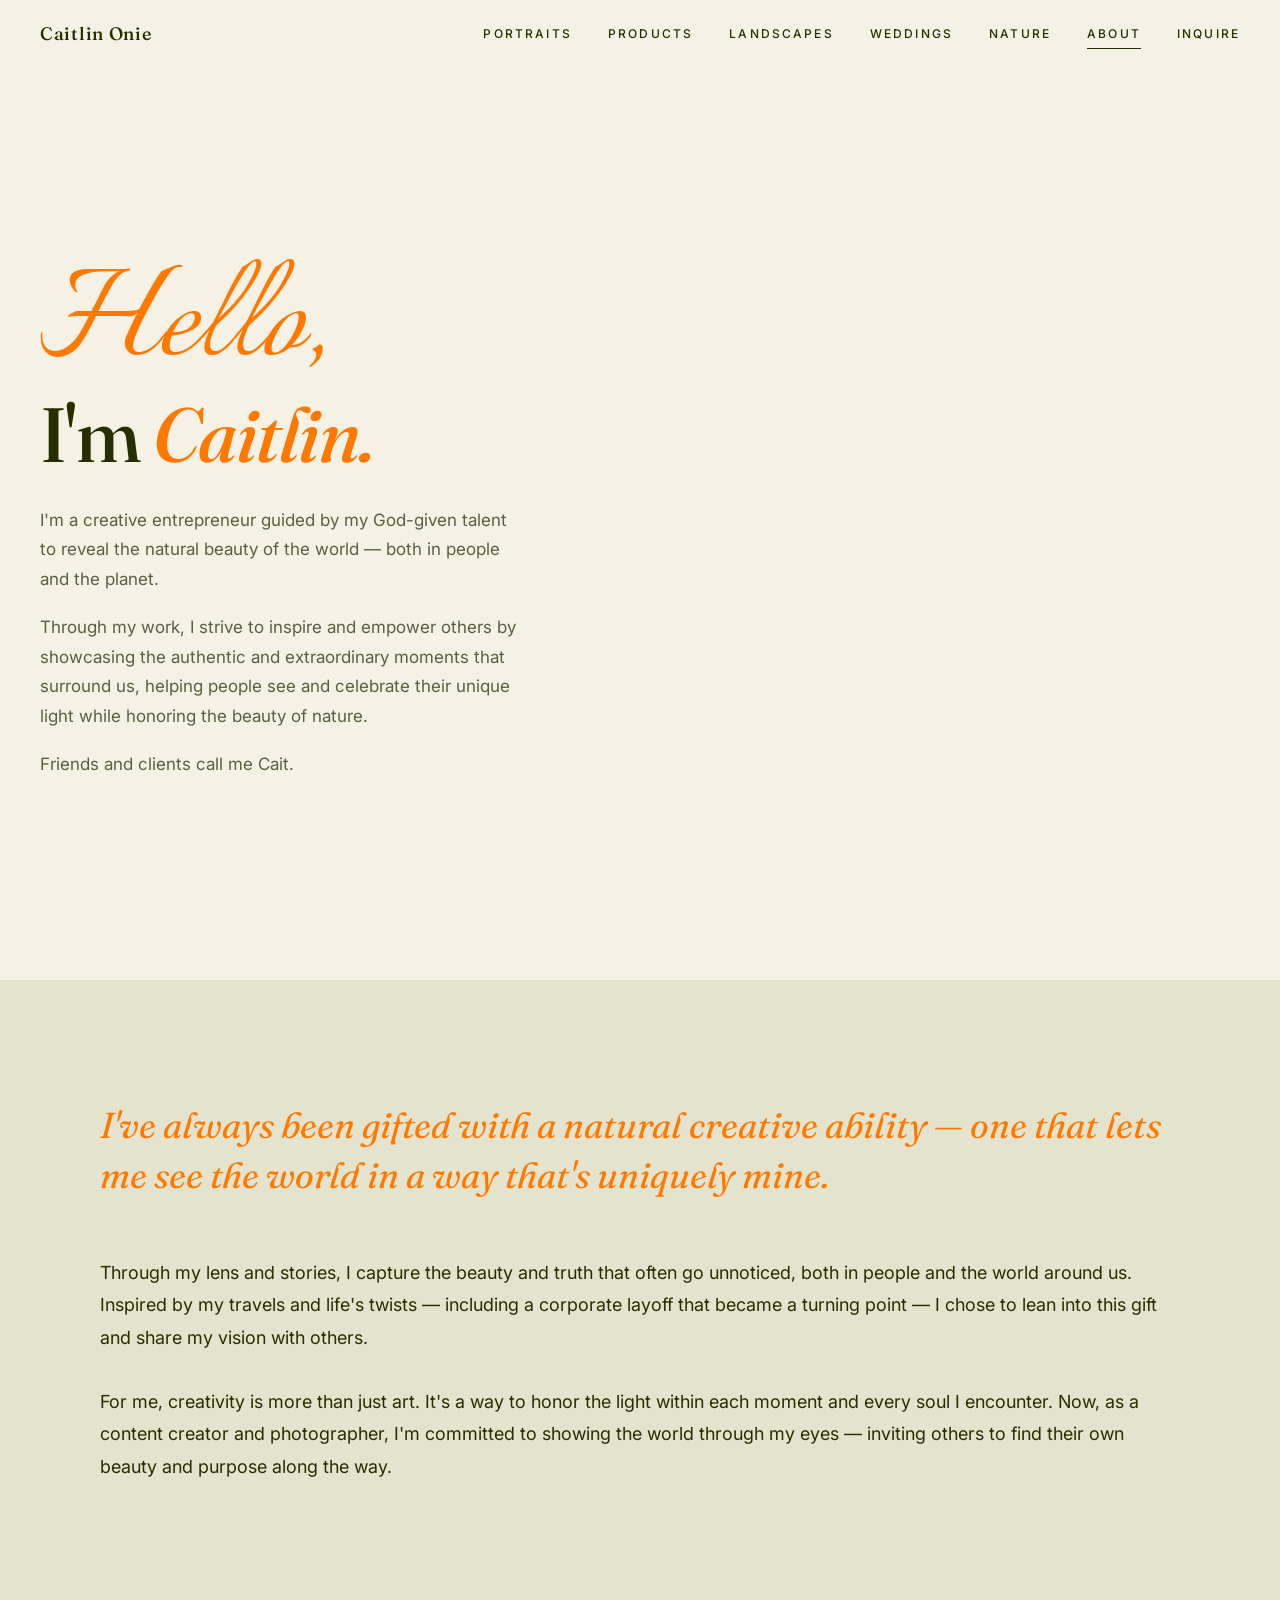
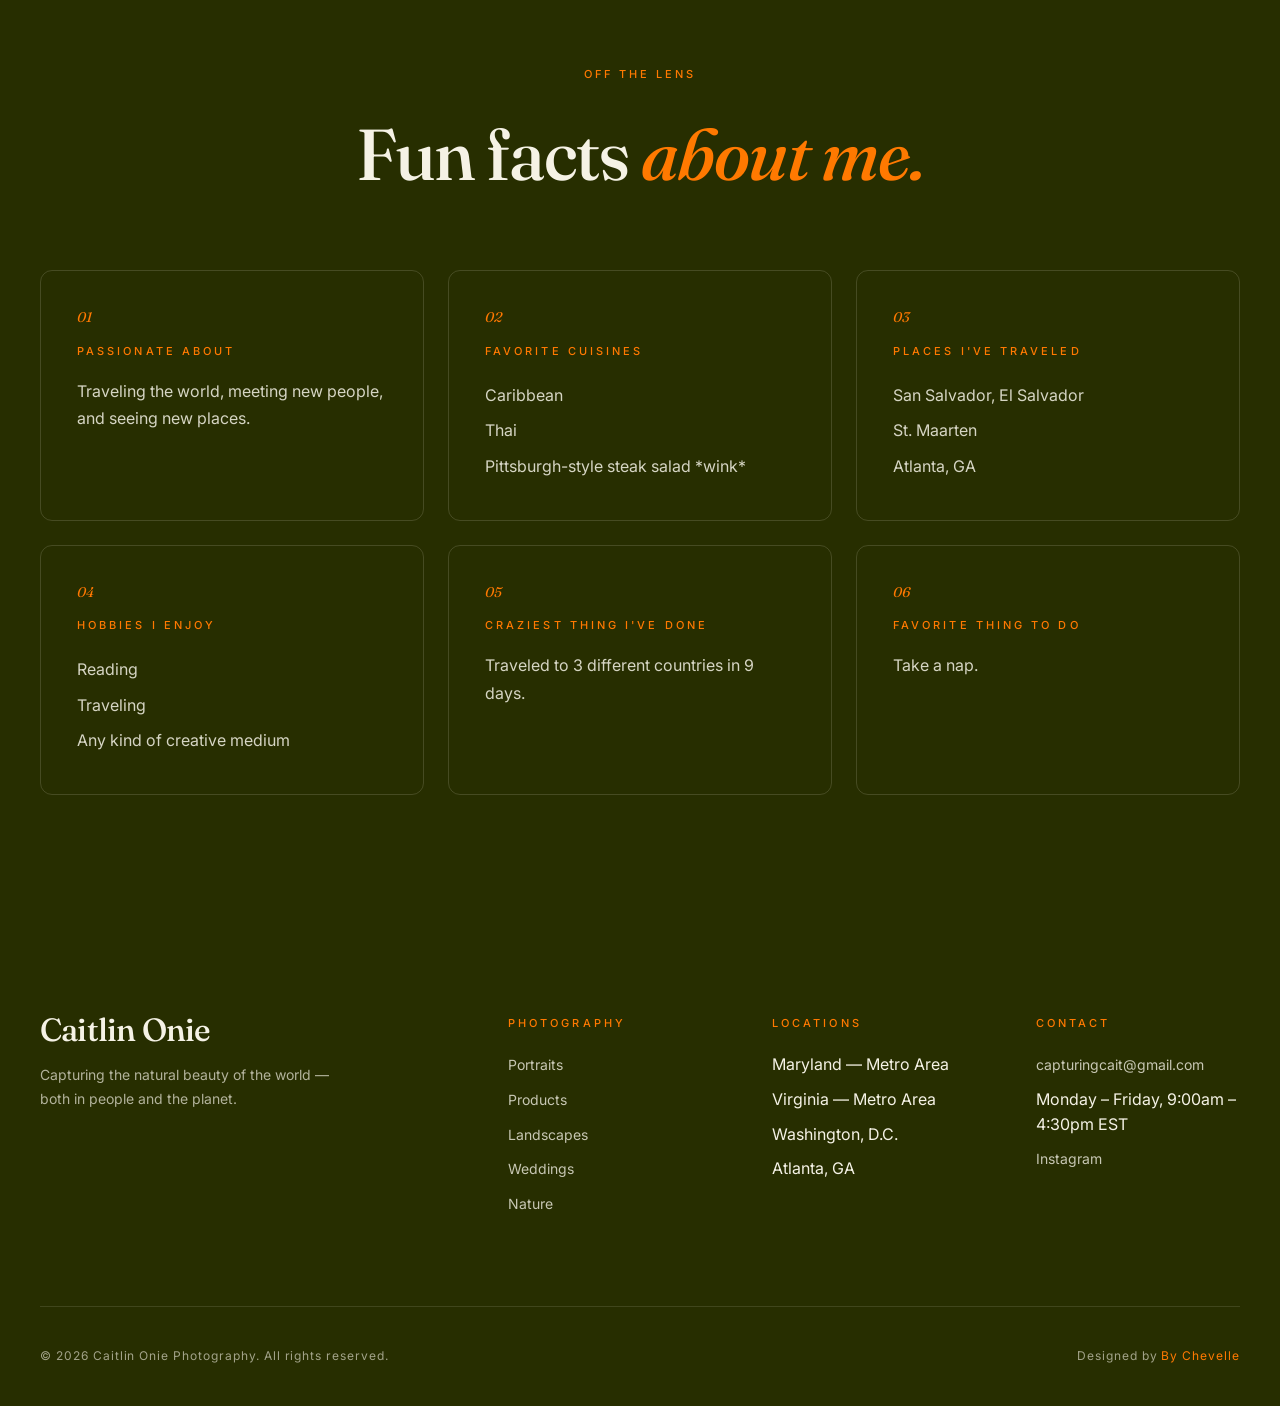
==== about.html @ a9b00408 "Add files via upload" ====
<!DOCTYPE html>
<html lang="en">
<head>
<meta charset="UTF-8" />
<meta name="viewport" content="width=device-width, initial-scale=1.0" />
<meta name="description" content="Meet Caitlin Onie — creative entrepreneur, photographer, and traveler revealing the natural beauty of the world." />
<title>About — Caitlin Onie Photography</title>
<link rel="preconnect" href="https://fonts.googleapis.com">
<link rel="preconnect" href="https://fonts.gstatic.com" crossorigin>
<link href="https://fonts.googleapis.com/css2?family=Fraunces:ital,opsz,wght@0,9..144,400;0,9..144,500;0,9..144,600;1,9..144,400;1,9..144,500&family=Inter:wght@300;400;500;600&family=Italianno&display=swap" rel="stylesheet">
<link rel="stylesheet" href="styles.css">
<script src="https://identity.netlify.com/v1/netlify-identity-widget.js"></script>
</head>
<body class="page-about">

<nav class="site-nav">
  <a href="index.html" class="nav-logo">Caitlin Onie</a>
  <button class="mobile-toggle" aria-label="Menu"><span></span><span></span><span></span></button>
  <div class="nav-links">
    <a href="portraits.html">Portraits</a>
    <a href="products.html">Products</a>
    <a href="landscapes.html">Landscapes</a>
    <a href="weddings.html">Weddings</a>
    <a href="nature.html">Nature</a>
    <a href="about.html" class="active">About</a>
    <a href="inquire.html">Inquire</a>
  </div>
</nav>

<section class="about-hero">
  <div class="about-hero-grid">
    <div class="about-hero-content reveal">
      <span class="script">Hello,</span>
      <h1></h1>
      <div class="body"></div>
    </div>
    <div class="about-hero-img reveal"></div>
  </div>
</section>

<section class="about-story">
  <div class="about-story-grid reveal"></div>
</section>

<section class="about-travel">
  <div class="container">
    <div class="about-travel-grid reveal-stagger"></div>
  </div>
</section>

<section class="about-facts">
  <div class="about-facts-header reveal">
    <span class="label">Off the lens</span>
    <h2>Fun facts <em>about me.</em></h2>
  </div>
  <div class="about-facts-grid reveal-stagger"></div>
</section>

<footer class="site-footer"></footer>

<script>
  if (window.netlifyIdentity) {
    window.netlifyIdentity.on("init", user => {
      if (!user) {
        window.netlifyIdentity.on("login", () => {
          document.location.href = "/admin/";
        });
      }
    });
  }
</script>
<script src="scripts.js"></script>
</body>
</html>
---- styles.css ----
/* ==========================================================================
   Caitlin Onie Photography — Shared Stylesheet
   ========================================================================== */

:root {
  /* Palette */
  --palm: #272E00;
  --palm-soft: #3A4510;
  --olive: #817100;
  --mandarin: #D03A00;
  --clementine: #FF7900;
  --buds: #E4E4CE;
  --cream: #F5F2E5;
  --cream-deep: #ECE7D4;
  --ink: #1A1F00;
  --ink-soft: #5A5F3F;

  /* Type */
  --font-display: "Fraunces", Georgia, serif;
  --font-script: "Italianno", cursive;
  --font-body: "Inter", system-ui, sans-serif;

  /* Effects */
  --shadow: 0 14px 40px -12px rgba(39, 46, 0, 0.25);
  --shadow-lift: 0 24px 60px -18px rgba(39, 46, 0, 0.4);
  --ease-out: cubic-bezier(0.16, 1, 0.3, 1);
  --ease-cinema: cubic-bezier(0.65, 0, 0.35, 1);

  /* Default accent — overridden per category */
  --accent: var(--clementine);
  --accent-deep: var(--mandarin);
  --accent-bg: var(--buds);
}

/* Per-category accent system */
body.cat-portraits  { --accent: var(--clementine); --accent-deep: var(--mandarin); --accent-bg: var(--buds); }
body.cat-products   { --accent: var(--mandarin);   --accent-deep: #A82E00;         --accent-bg: var(--buds); }
body.cat-landscapes { --accent: var(--olive);      --accent-deep: var(--palm);     --accent-bg: var(--cream); }
body.cat-weddings   { --accent: var(--clementine); --accent-deep: var(--palm);     --accent-bg: var(--cream); }
body.cat-nature     { --accent: var(--palm);       --accent-deep: var(--olive);    --accent-bg: var(--buds); }

* { box-sizing: border-box; margin: 0; padding: 0; }
html { scroll-behavior: smooth; -webkit-font-smoothing: antialiased; -moz-osx-font-smoothing: grayscale; }
body {
  font-family: var(--font-body);
  background: var(--cream);
  color: var(--ink);
  line-height: 1.55;
  overflow-x: hidden;
}
img { max-width: 100%; height: auto; display: block; }
a { color: inherit; text-decoration: none; }

.display { font-family: var(--font-display); font-weight: 500; letter-spacing: -0.025em; line-height: 0.95; }
.display-italic { font-family: var(--font-display); font-style: italic; font-weight: 400; letter-spacing: -0.02em; line-height: 0.95; }
.script { font-family: var(--font-script); font-weight: 400; line-height: 0.85; }
.label { font-family: var(--font-body); font-size: 11px; font-weight: 500; letter-spacing: 0.28em; text-transform: uppercase; color: var(--palm); }

/* ==========================================================================
   Navigation
   ========================================================================== */
nav.site-nav {
  position: fixed; top: 0; left: 0; right: 0; z-index: 100;
  padding: 20px 40px;
  display: flex; justify-content: space-between; align-items: center;
  transition: all 0.5s var(--ease-out);
}
nav.site-nav.scrolled {
  background: rgba(245, 242, 229, 0.92);
  backdrop-filter: blur(16px);
  -webkit-backdrop-filter: blur(16px);
  padding: 14px 40px;
  border-bottom: 1px solid rgba(39, 46, 0, 0.08);
}
nav.site-nav.dark-bg { color: var(--cream); }
nav.site-nav.dark-bg .nav-links a { color: var(--cream); }

.nav-logo {
  font-family: var(--font-display);
  font-weight: 500;
  font-size: 18px;
  letter-spacing: 0.04em;
  color: var(--palm);
  transition: color 0.4s, opacity 0.5s var(--ease-out);
}
nav.site-nav.dark-bg .nav-logo { color: var(--cream); }
nav.site-nav.hide-logo .nav-logo { opacity: 0; pointer-events: none; }

.nav-links { display: flex; gap: 36px; align-items: center; }
.nav-links a {
  font-size: 12px;
  font-weight: 500;
  letter-spacing: 0.18em;
  text-transform: uppercase;
  color: var(--palm);
  position: relative;
  transition: color 0.3s;
}
.nav-links a::after {
  content: "";
  position: absolute;
  left: 0; right: 0; bottom: -6px;
  height: 1px;
  background: currentColor;
  transform: scaleX(0);
  transform-origin: left;
  transition: transform 0.45s var(--ease-out);
}
.nav-links a:hover::after,
.nav-links a.active::after { transform: scaleX(1); }

.mobile-toggle {
  display: none;
  background: none; border: none; cursor: pointer;
  padding: 8px; color: inherit;
  width: 36px; height: 36px;
  flex-direction: column; justify-content: center; gap: 5px;
}
.mobile-toggle span {
  display: block; width: 22px; height: 1.5px;
  background: currentColor;
  transition: transform 0.4s var(--ease-out), opacity 0.3s;
}
.mobile-toggle.open span:nth-child(1) { transform: translateY(6.5px) rotate(45deg); }
.mobile-toggle.open span:nth-child(2) { opacity: 0; }
.mobile-toggle.open span:nth-child(3) { transform: translateY(-6.5px) rotate(-45deg); }

/* ==========================================================================
   Hero — home page (Regal Crest inspired)
   ========================================================================== */
.hero-home {
  position: relative;
  height: 100vh;
  min-height: 700px;
  margin: 16px;
  border-radius: 20px;
  overflow: hidden;
  display: flex;
  align-items: center;
  justify-content: center;
}
.hero-carousel {
  position: absolute;
  inset: 0;
  z-index: 1;
}
.hero-carousel-slide {
  position: absolute;
  inset: 0;
  background-size: cover;
  background-position: center;
  opacity: 0;
  transform: scale(1.08);
  transition: opacity 2.4s var(--ease-cinema), transform 8s linear;
}
.hero-carousel-slide.active {
  opacity: 1;
  transform: scale(1);
}
.hero-overlay {
  position: absolute;
  inset: 0;
  background: linear-gradient(180deg,
    rgba(39, 46, 0, 0.25) 0%,
    rgba(39, 46, 0, 0.15) 35%,
    rgba(39, 46, 0, 0.45) 100%);
  z-index: 2;
}
.hero-content {
  position: relative;
  z-index: 3;
  text-align: center;
  color: var(--cream);
  padding: 0 24px;
  max-width: 900px;
}
.hero-eyebrow {
  display: flex;
  align-items: center;
  justify-content: center;
  gap: 18px;
  margin-bottom: 18px;
  opacity: 0;
  animation: rise 1.2s var(--ease-out) 0.6s forwards;
}
.hero-eyebrow span {
  font-family: var(--font-body);
  font-size: 11px;
  font-weight: 500;
  letter-spacing: 0.32em;
  text-transform: uppercase;
}
.hero-eyebrow .line { width: 60px; height: 1px; background: var(--cream); opacity: 0.7; }

.hero-logo-stack {
  position: relative;
  display: inline-block;
  margin-bottom: 10px;
  opacity: 0;
  animation: rise 1.4s var(--ease-out) 0.9s forwards;
}
.hero-logo-stack .caitlin {
  font-family: var(--font-display);
  font-weight: 500;
  font-size: clamp(56px, 11vw, 140px);
  letter-spacing: 0.01em;
  line-height: 0.85;
  text-transform: uppercase;
  color: var(--cream);
  display: block;
}
.hero-logo-stack .onie {
  font-family: var(--font-script);
  font-size: clamp(70px, 14vw, 180px);
  position: absolute;
  top: 36%;
  left: 50%;
  transform: translateX(-46%) rotate(-4deg);
  color: var(--cream);
  white-space: nowrap;
  text-shadow: 0 4px 30px rgba(39, 46, 0, 0.3);
}
.hero-tagline {
  font-family: var(--font-body);
  font-size: 12px;
  font-weight: 400;
  letter-spacing: 0.4em;
  text-transform: uppercase;
  margin-top: 24px;
  margin-bottom: 36px;
  opacity: 0;
  animation: rise 1.2s var(--ease-out) 1.4s forwards;
}
.hero-cta {
  display: inline-block;
  padding: 16px 38px;
  background: var(--cream);
  color: var(--palm);
  font-family: var(--font-body);
  font-size: 11px;
  font-weight: 500;
  letter-spacing: 0.28em;
  text-transform: uppercase;
  border-radius: 999px;
  transition: all 0.5s var(--ease-out);
  opacity: 0;
  animation: rise 1.2s var(--ease-out) 1.7s forwards;
}
.hero-cta:hover {
  background: var(--accent);
  color: var(--cream);
  transform: translateY(-2px);
  box-shadow: 0 12px 30px -8px rgba(39, 46, 0, 0.4);
}
.hero-bottom-meta {
  position: absolute;
  bottom: 32px;
  left: 32px;
  right: 32px;
  z-index: 3;
  display: flex;
  justify-content: space-between;
  align-items: flex-end;
  color: var(--cream);
  font-size: 11px;
  letter-spacing: 0.24em;
  text-transform: uppercase;
  opacity: 0;
  animation: rise 1.4s var(--ease-out) 2s forwards;
}
.hero-scroll-cue {
  display: flex; align-items: center; gap: 10px;
}
.hero-scroll-cue::before {
  content: "";
  width: 24px; height: 1px;
  background: var(--cream);
  animation: scroll-cue 2s ease-in-out infinite;
}
@keyframes scroll-cue {
  0%, 100% { transform: scaleX(0.4); transform-origin: left; }
  50% { transform: scaleX(1); transform-origin: left; }
}

@keyframes rise {
  from { opacity: 0; transform: translateY(28px); }
  to { opacity: 1; transform: translateY(0); }
}

/* Carousel dots */
.hero-dots {
  position: absolute;
  bottom: 32px;
  left: 50%;
  transform: translateX(-50%);
  z-index: 3;
  display: flex;
  gap: 8px;
}
.hero-dot {
  width: 24px; height: 2px;
  background: rgba(245, 242, 229, 0.4);
  border: none; padding: 0; cursor: pointer;
  transition: background 0.4s;
}
.hero-dot.active { background: var(--cream); }

/* ==========================================================================
   Section — generic
   ========================================================================== */
section {
  padding: 120px 40px;
  position: relative;
}
.container {
  max-width: 1280px;
  margin: 0 auto;
}
.section-eyebrow {
  display: flex; align-items: center; gap: 14px;
  margin-bottom: 24px;
}
.section-eyebrow .num {
  font-family: var(--font-display);
  font-style: italic;
  font-size: 14px;
  color: var(--accent);
}
.section-eyebrow .line { width: 40px; height: 1px; background: var(--accent); }
.section-eyebrow .label { color: var(--palm); }

/* ==========================================================================
   Intro section (just below hero on home)
   ========================================================================== */
.intro {
  padding: 140px 40px 100px;
  text-align: center;
}
.intro-quote {
  max-width: 900px;
  margin: 0 auto;
  font-family: var(--font-display);
  font-style: italic;
  font-weight: 400;
  font-size: clamp(28px, 4vw, 52px);
  line-height: 1.18;
  color: var(--palm);
  letter-spacing: -0.015em;
}
.intro-quote .accent {
  color: var(--accent);
  font-weight: 500;
}
.intro-byline {
  margin-top: 40px;
  font-size: 11px;
  letter-spacing: 0.32em;
  text-transform: uppercase;
  color: var(--palm-soft);
}

/* ==========================================================================
   Categories grid (home page)
   ========================================================================== */
.categories {
  padding: 80px 40px 120px;
  background: var(--cream);
}
.categories-header {
  display: flex;
  align-items: flex-end;
  justify-content: space-between;
  margin-bottom: 60px;
  gap: 40px;
  flex-wrap: wrap;
}
.categories-title {
  font-size: clamp(40px, 6vw, 84px);
}
.categories-title em {
  font-style: italic;
  color: var(--accent);
}
.categories-blurb {
  max-width: 360px;
  font-size: 15px;
  line-height: 1.6;
  color: var(--ink-soft);
}
.categories-grid {
  display: grid;
  grid-template-columns: repeat(12, 1fr);
  gap: 16px;
}
.category-card {
  position: relative;
  overflow: hidden;
  border-radius: 12px;
  cursor: pointer;
  display: block;
  background: var(--palm);
}
.category-card:nth-child(1) { grid-column: span 7; aspect-ratio: 4/3; }
.category-card:nth-child(2) { grid-column: span 5; aspect-ratio: 4/3; }
.category-card:nth-child(3) { grid-column: span 4; aspect-ratio: 3/4; }
.category-card:nth-child(4) { grid-column: span 4; aspect-ratio: 3/4; }
.category-card:nth-child(5) { grid-column: span 4; aspect-ratio: 3/4; }
.category-card-img {
  position: absolute;
  inset: 0;
  background-size: cover;
  background-position: center;
  transition: transform 1.4s var(--ease-cinema);
}
.category-card:hover .category-card-img { transform: scale(1.06); }
.category-card-overlay {
  position: absolute;
  inset: 0;
  background: linear-gradient(180deg, transparent 40%, rgba(39, 46, 0, 0.75) 100%);
  z-index: 2;
}
.category-card-meta {
  position: absolute;
  inset: 0;
  z-index: 3;
  padding: 32px;
  display: flex;
  flex-direction: column;
  justify-content: space-between;
  color: var(--cream);
}
.category-card-num {
  font-family: var(--font-display);
  font-style: italic;
  font-size: 14px;
  letter-spacing: 0.04em;
}
.category-card-bottom {
  display: flex;
  justify-content: space-between;
  align-items: flex-end;
}
.category-card-name {
  font-family: var(--font-display);
  font-weight: 500;
  font-size: clamp(28px, 3vw, 44px);
  line-height: 1;
  letter-spacing: -0.015em;
}
.category-card-arrow {
  width: 44px; height: 44px;
  border: 1px solid var(--cream);
  border-radius: 50%;
  display: flex;
  align-items: center;
  justify-content: center;
  transition: all 0.4s var(--ease-out);
  flex-shrink: 0;
}
.category-card:hover .category-card-arrow {
  background: var(--cream);
  color: var(--palm);
  transform: rotate(-45deg);
}
.category-card-arrow svg { width: 16px; height: 16px; }

/* ==========================================================================
   About teaser (home)
   ========================================================================== */
.about-teaser {
  padding: 140px 40px;
  background: var(--palm);
  color: var(--cream);
  position: relative;
  overflow: hidden;
}
.about-teaser-grid {
  display: grid;
  grid-template-columns: 1fr 1fr;
  gap: 80px;
  align-items: center;
  max-width: 1280px;
  margin: 0 auto;
}
.about-teaser-img {
  aspect-ratio: 4/5;
  background-size: cover;
  background-position: center;
  border-radius: 8px;
}
.about-teaser-content .label { color: var(--accent); margin-bottom: 32px; display: block; }
.about-teaser-title {
  font-size: clamp(40px, 5.5vw, 76px);
  margin-bottom: 36px;
  color: var(--cream);
}
.about-teaser-title em { font-style: italic; color: var(--accent); }
.about-teaser-body {
  font-size: 17px;
  line-height: 1.7;
  color: rgba(245, 242, 229, 0.82);
  margin-bottom: 36px;
  max-width: 480px;
}
.about-teaser-link {
  display: inline-flex;
  align-items: center;
  gap: 14px;
  font-size: 12px;
  letter-spacing: 0.28em;
  text-transform: uppercase;
  color: var(--cream);
  padding-bottom: 6px;
  border-bottom: 1px solid var(--cream);
  transition: gap 0.4s var(--ease-out), color 0.3s;
}
.about-teaser-link:hover { gap: 22px; color: var(--accent); }
.about-teaser-link svg { width: 16px; height: 16px; }

/* ==========================================================================
   Travel marquee
   ========================================================================== */
.travel-marquee {
  padding: 80px 0;
  background: var(--accent-bg);
  overflow: hidden;
}
.travel-marquee-track {
  display: flex;
  gap: 80px;
  animation: marquee 50s linear infinite;
  white-space: nowrap;
}
.travel-marquee-item {
  font-family: var(--font-display);
  font-style: italic;
  font-weight: 400;
  font-size: clamp(48px, 7vw, 104px);
  color: var(--palm);
  letter-spacing: -0.02em;
  display: inline-flex;
  align-items: center;
  gap: 80px;
}
.travel-marquee-item::after {
  content: "✿";
  font-style: normal;
  color: var(--accent);
  font-size: 0.5em;
}
@keyframes marquee {
  from { transform: translateX(0); }
  to { transform: translateX(-50%); }
}

/* ==========================================================================
   Social section (Instagram pull-in)
   ========================================================================== */
.social {
  padding: 140px 40px;
  text-align: center;
}
.social-title {
  font-size: clamp(40px, 6vw, 84px);
  margin-bottom: 16px;
}
.social-title em { font-style: italic; color: var(--accent); }
.social-handle {
  font-size: 13px;
  letter-spacing: 0.22em;
  text-transform: uppercase;
  color: var(--ink-soft);
  margin-bottom: 60px;
  display: inline-block;
}
.social-handle a { color: var(--accent); }
.social-grid {
  display: grid;
  grid-template-columns: repeat(5, 1fr);
  gap: 14px;
  max-width: 1280px;
  margin: 0 auto;
}
.social-tile {
  position: relative;
  aspect-ratio: 1;
  overflow: hidden;
  border-radius: 8px;
  display: block;
  background: var(--palm);
}
.social-tile-img {
  position: absolute;
  inset: 0;
  background-size: cover;
  background-position: center;
  transition: transform 1.2s var(--ease-cinema);
}
.social-tile:hover .social-tile-img { transform: scale(1.08); }
.social-tile-overlay {
  position: absolute;
  inset: 0;
  background: rgba(39, 46, 0, 0);
  display: flex;
  align-items: center;
  justify-content: center;
  transition: background 0.4s;
  z-index: 2;
}
.social-tile:hover .social-tile-overlay { background: rgba(39, 46, 0, 0.4); }
.social-tile-overlay svg {
  width: 28px; height: 28px;
  color: var(--cream);
  opacity: 0;
  transform: scale(0.8);
  transition: all 0.4s var(--ease-out);
}
.social-tile:hover .social-tile-overlay svg { opacity: 1; transform: scale(1); }

/* ==========================================================================
   Footer
   ========================================================================== */
footer {
  background: var(--palm);
  color: var(--cream);
  padding: 100px 40px 40px;
}
.footer-grid {
  display: grid;
  grid-template-columns: 2fr 1fr 1fr 1fr;
  gap: 60px;
  max-width: 1280px;
  margin: 0 auto 80px;
}
.footer-brand .display {
  font-size: 32px;
  font-weight: 500;
  margin-bottom: 18px;
  color: var(--cream);
}
.footer-brand p {
  font-size: 14px;
  color: rgba(245, 242, 229, 0.68);
  max-width: 320px;
  line-height: 1.7;
}
.footer-col h4 {
  font-family: var(--font-body);
  font-size: 11px;
  font-weight: 500;
  letter-spacing: 0.28em;
  text-transform: uppercase;
  color: var(--accent);
  margin-bottom: 20px;
}
.footer-col ul { list-style: none; }
.footer-col li { margin-bottom: 10px; }
.footer-col a, .footer-col p {
  font-size: 14px;
  color: rgba(245, 242, 229, 0.78);
  transition: color 0.3s;
}
.footer-col a:hover { color: var(--accent); }
.footer-bottom {
  max-width: 1280px;
  margin: 0 auto;
  padding-top: 40px;
  border-top: 1px solid rgba(245, 242, 229, 0.12);
  display: flex;
  justify-content: space-between;
  align-items: center;
  flex-wrap: wrap;
  gap: 16px;
  font-size: 12px;
  color: rgba(245, 242, 229, 0.6);
  letter-spacing: 0.08em;
}
.footer-bottom a { color: var(--accent); }

/* ==========================================================================
   Category page — hero
   ========================================================================== */
.cat-hero {
  position: relative;
  height: 70vh;
  min-height: 560px;
  margin: 16px;
  border-radius: 20px;
  overflow: hidden;
  display: flex;
  align-items: flex-end;
}
.cat-hero-img {
  position: absolute;
  inset: 0;
  background-size: cover;
  background-position: center;
  z-index: 1;
}
.cat-hero-overlay {
  position: absolute;
  inset: 0;
  background: linear-gradient(180deg, rgba(39, 46, 0, 0.2) 0%, rgba(39, 46, 0, 0.7) 100%);
  z-index: 2;
}
.cat-hero-content {
  position: relative;
  z-index: 3;
  padding: 60px;
  color: var(--cream);
  width: 100%;
  display: flex;
  justify-content: space-between;
  align-items: flex-end;
  gap: 40px;
}
.cat-hero-title-block .label {
  color: var(--accent);
  margin-bottom: 18px;
  display: block;
}
.cat-hero-title {
  font-size: clamp(56px, 9vw, 140px);
  color: var(--cream);
  letter-spacing: -0.02em;
}
.cat-hero-title em { font-style: italic; color: var(--accent); }
.cat-hero-meta {
  font-size: 12px;
  letter-spacing: 0.24em;
  text-transform: uppercase;
  text-align: right;
  line-height: 1.8;
  opacity: 0.85;
}

/* ==========================================================================
   Category page — intro
   ========================================================================== */
.cat-intro {
  padding: 120px 40px;
  text-align: center;
}
.cat-intro p {
  max-width: 780px;
  margin: 0 auto;
  font-family: var(--font-display);
  font-style: italic;
  font-weight: 400;
  font-size: clamp(22px, 2.8vw, 34px);
  line-height: 1.4;
  color: var(--palm);
}

/* ==========================================================================
   Gallery — editorial flow grid
   ========================================================================== */
.gallery {
  padding: 60px 40px 120px;
}
.gallery-grid {
  max-width: 1280px;
  margin: 0 auto;
  display: grid;
  grid-template-columns: repeat(12, 1fr);
  gap: 20px;
  grid-auto-flow: dense;
}
.gallery-item {
  position: relative;
  overflow: hidden;
  border-radius: 8px;
  background: var(--cream-deep);
}
.gallery-item-img {
  width: 100%;
  height: 100%;
  object-fit: cover;
  transition: transform 1.4s var(--ease-cinema);
}
.gallery-item:hover .gallery-item-img { transform: scale(1.04); }
.gallery-item-caption {
  position: absolute;
  bottom: 0; left: 0; right: 0;
  padding: 24px;
  color: var(--cream);
  font-size: 12px;
  letter-spacing: 0.18em;
  text-transform: uppercase;
  background: linear-gradient(180deg, transparent, rgba(39, 46, 0, 0.7));
  opacity: 0;
  transform: translateY(10px);
  transition: all 0.5s var(--ease-out);
}
.gallery-item:hover .gallery-item-caption { opacity: 1; transform: translateY(0); }

/* Default sizes — small */
.gallery-item.size-s { grid-column: span 4; aspect-ratio: 3/4; }
.gallery-item.size-m { grid-column: span 6; aspect-ratio: 4/5; }
.gallery-item.size-l { grid-column: span 8; aspect-ratio: 4/3; }
.gallery-item.size-w { grid-column: span 12; aspect-ratio: 16/7; }

/* ==========================================================================
   Pricing tiles (products page)
   ========================================================================== */
.pricing {
  padding: 60px 40px 120px;
  background: var(--accent-bg);
}
.pricing-header {
  max-width: 1280px;
  margin: 0 auto 60px;
  text-align: center;
}
.pricing-title {
  font-size: clamp(40px, 6vw, 72px);
  margin-bottom: 16px;
}
.pricing-title em { font-style: italic; color: var(--accent); }
.pricing-blurb {
  max-width: 560px;
  margin: 0 auto;
  color: var(--ink-soft);
}
.pricing-grid {
  max-width: 1180px;
  margin: 0 auto;
  display: grid;
  grid-template-columns: repeat(3, 1fr);
  gap: 24px;
}
.pricing-card {
  background: var(--cream);
  padding: 48px 36px;
  border-radius: 16px;
  display: flex;
  flex-direction: column;
  position: relative;
  overflow: hidden;
  transition: transform 0.6s var(--ease-out), box-shadow 0.6s var(--ease-out);
}
.pricing-card:hover { transform: translateY(-6px); box-shadow: var(--shadow-lift); }
.pricing-card.featured {
  background: var(--palm);
  color: var(--cream);
}
.pricing-card.featured h3,
.pricing-card.featured .price { color: var(--cream); }
.pricing-card.featured ul li::before { background: var(--accent); }
.pricing-card.featured .pricing-cta {
  background: var(--accent);
  color: var(--cream);
}
.pricing-card .label {
  color: var(--accent);
  margin-bottom: 12px;
}
.pricing-card.featured .label { color: var(--accent); }
.pricing-card h3 {
  font-family: var(--font-display);
  font-weight: 500;
  font-size: 28px;
  letter-spacing: -0.015em;
  margin-bottom: 8px;
  color: var(--palm);
}
.pricing-card .price {
  font-family: var(--font-display);
  font-weight: 500;
  font-size: 56px;
  letter-spacing: -0.02em;
  margin-bottom: 28px;
  color: var(--palm);
  line-height: 1;
}
.pricing-card .price-suffix {
  font-size: 14px;
  font-weight: 400;
  color: var(--ink-soft);
  letter-spacing: 0;
}
.pricing-card.featured .price-suffix { color: rgba(245, 242, 229, 0.6); }
.pricing-card ul {
  list-style: none;
  margin-bottom: 36px;
  flex: 1;
}
.pricing-card li {
  font-size: 14px;
  padding: 10px 0 10px 22px;
  position: relative;
  border-bottom: 1px solid rgba(39, 46, 0, 0.08);
}
.pricing-card.featured li { border-bottom-color: rgba(245, 242, 229, 0.1); }
.pricing-card li::before {
  content: "";
  position: absolute;
  left: 0; top: 17px;
  width: 8px; height: 8px;
  background: var(--accent);
  border-radius: 50%;
}
.pricing-card li:last-child { border-bottom: none; }
.pricing-cta {
  display: inline-block;
  text-align: center;
  padding: 14px 28px;
  background: var(--palm);
  color: var(--cream);
  font-size: 11px;
  font-weight: 500;
  letter-spacing: 0.28em;
  text-transform: uppercase;
  border-radius: 999px;
  transition: all 0.4s var(--ease-out);
}
.pricing-cta:hover { background: var(--accent); transform: translateY(-2px); }

/* ==========================================================================
   Next category teaser
   ========================================================================== */
.next-cat {
  position: relative;
  height: 60vh;
  min-height: 480px;
  overflow: hidden;
  margin: 0 16px 16px;
  border-radius: 20px;
  display: flex;
  align-items: center;
  justify-content: center;
  cursor: pointer;
}
.next-cat-img {
  position: absolute;
  inset: 0;
  background-size: cover;
  background-position: center;
  transition: transform 2s var(--ease-cinema);
}
.next-cat:hover .next-cat-img { transform: scale(1.04); }
.next-cat-overlay {
  position: absolute;
  inset: 0;
  background: rgba(39, 46, 0, 0.55);
  z-index: 2;
  transition: background 0.6s;
}
.next-cat:hover .next-cat-overlay { background: rgba(39, 46, 0, 0.4); }
.next-cat-content {
  position: relative;
  z-index: 3;
  text-align: center;
  color: var(--cream);
}
.next-cat-content .label {
  color: var(--accent);
  margin-bottom: 16px;
  display: block;
}
.next-cat-content .display {
  font-size: clamp(48px, 8vw, 104px);
  color: var(--cream);
  letter-spacing: -0.02em;
}
.next-cat-content .display em { font-style: italic; color: var(--accent); }
.next-cat-arrow {
  margin-top: 28px;
  display: inline-flex;
  align-items: center;
  gap: 14px;
  font-size: 11px;
  letter-spacing: 0.32em;
  text-transform: uppercase;
}
.next-cat:hover .next-cat-arrow { gap: 22px; }
.next-cat-arrow svg { width: 16px; height: 16px; transition: transform 0.5s var(--ease-out); }
.next-cat:hover .next-cat-arrow svg { transform: translateX(6px); }

/* ==========================================================================
   About page
   ========================================================================== */
.about-hero {
  padding: 180px 40px 100px;
  background: var(--cream);
}
.about-hero-grid {
  max-width: 1280px;
  margin: 0 auto;
  display: grid;
  grid-template-columns: 1fr 1fr;
  gap: 80px;
  align-items: center;
}
.about-hero-content .script {
  font-size: clamp(80px, 12vw, 160px);
  color: var(--accent);
  margin-bottom: 4px;
  display: block;
}
.about-hero-content h1 {
  font-family: var(--font-display);
  font-weight: 500;
  font-size: clamp(48px, 6vw, 84px);
  letter-spacing: -0.02em;
  line-height: 1;
  margin-bottom: 32px;
  color: var(--palm);
}
.about-hero-content h1 em { font-style: italic; color: var(--accent); }
.about-hero-content p {
  font-size: 17px;
  line-height: 1.75;
  color: var(--ink-soft);
  max-width: 480px;
  margin-bottom: 18px;
}
.about-hero-img {
  aspect-ratio: 4/5;
  background-size: cover;
  background-position: center;
  border-radius: 12px;
}

.about-story {
  padding: 120px 40px;
  background: var(--accent-bg);
}
.about-story-grid {
  max-width: 1080px;
  margin: 0 auto;
  display: grid;
  grid-template-columns: 1fr;
  gap: 32px;
}
.about-story p {
  font-size: 18px;
  line-height: 1.8;
  color: var(--palm);
}
.about-story p:first-child {
  font-family: var(--font-display);
  font-style: italic;
  font-size: clamp(24px, 3vw, 36px);
  line-height: 1.4;
  color: var(--accent);
  margin-bottom: 24px;
}

.about-travel {
  padding: 120px 40px;
}
.about-travel-grid {
  max-width: 1280px;
  margin: 0 auto;
  display: grid;
  grid-template-columns: repeat(12, 1fr);
  gap: 16px;
}
.about-travel-img {
  aspect-ratio: 3/4;
  background-size: cover;
  background-position: center;
  border-radius: 8px;
}
.about-travel-img:nth-child(1) { grid-column: span 5; aspect-ratio: 4/5; margin-top: 60px; }
.about-travel-img:nth-child(2) { grid-column: span 7; aspect-ratio: 4/3; }
.about-travel-img:nth-child(3) { grid-column: span 7; aspect-ratio: 4/3; }
.about-travel-img:nth-child(4) { grid-column: span 5; aspect-ratio: 4/5; }

.about-facts {
  padding: 120px 40px;
  background: var(--palm);
  color: var(--cream);
}
.about-facts-header {
  max-width: 1280px;
  margin: 0 auto 60px;
  text-align: center;
}
.about-facts-header .label { color: var(--accent); margin-bottom: 16px; display: block; }
.about-facts-header h2 {
  font-family: var(--font-display);
  font-weight: 500;
  font-size: clamp(40px, 6vw, 72px);
  letter-spacing: -0.02em;
}
.about-facts-header h2 em { font-style: italic; color: var(--accent); }

.about-facts-grid {
  max-width: 1280px;
  margin: 0 auto;
  display: grid;
  grid-template-columns: repeat(3, 1fr);
  gap: 24px;
}
.about-fact {
  padding: 36px;
  border: 1px solid rgba(245, 242, 229, 0.15);
  border-radius: 12px;
  transition: all 0.5s var(--ease-out);
}
.about-fact:hover {
  background: rgba(245, 242, 229, 0.04);
  border-color: var(--accent);
  transform: translateY(-4px);
}
.about-fact-num {
  font-family: var(--font-display);
  font-style: italic;
  font-size: 14px;
  color: var(--accent);
  margin-bottom: 14px;
}
.about-fact h3 {
  font-family: var(--font-body);
  font-size: 11px;
  font-weight: 500;
  letter-spacing: 0.28em;
  text-transform: uppercase;
  color: var(--accent);
  margin-bottom: 18px;
}
.about-fact p,
.about-fact ul {
  font-size: 16px;
  line-height: 1.7;
  color: rgba(245, 242, 229, 0.85);
}
.about-fact ul { list-style: none; }
.about-fact li { padding: 4px 0; }

/* ==========================================================================
   Inquire / Contact page
   ========================================================================== */
.inquire {
  padding: 180px 40px 120px;
  min-height: 100vh;
}
.inquire-grid {
  max-width: 1180px;
  margin: 0 auto;
  display: grid;
  grid-template-columns: 1fr 1.4fr;
  gap: 80px;
}
.inquire-info .label { color: var(--accent); margin-bottom: 16px; display: block; }
.inquire-info h1 {
  font-family: var(--font-display);
  font-weight: 500;
  font-size: clamp(48px, 7vw, 96px);
  letter-spacing: -0.025em;
  line-height: 0.95;
  margin-bottom: 32px;
  color: var(--palm);
}
.inquire-info h1 em { font-style: italic; color: var(--accent); }
.inquire-info p {
  font-size: 16px;
  line-height: 1.7;
  color: var(--ink-soft);
  margin-bottom: 36px;
  max-width: 380px;
}
.inquire-meta { margin-top: 60px; }
.inquire-meta-block { margin-bottom: 32px; }
.inquire-meta-block h4 {
  font-family: var(--font-body);
  font-size: 11px;
  font-weight: 500;
  letter-spacing: 0.28em;
  text-transform: uppercase;
  color: var(--palm);
  margin-bottom: 12px;
}
.inquire-meta-block ul { list-style: none; }
.inquire-meta-block li,
.inquire-meta-block p,
.inquire-meta-block a {
  font-size: 15px;
  color: var(--ink-soft);
  line-height: 1.8;
  display: block;
}
.inquire-meta-block a:hover { color: var(--accent); }

.inquire-form {
  background: var(--cream-deep);
  border-radius: 16px;
  padding: 48px;
}
.inquire-form-row {
  display: grid;
  grid-template-columns: 1fr 1fr;
  gap: 20px;
  margin-bottom: 20px;
}
.inquire-form-field { margin-bottom: 20px; }
.inquire-form-field label {
  display: block;
  font-size: 11px;
  font-weight: 500;
  letter-spacing: 0.22em;
  text-transform: uppercase;
  color: var(--palm);
  margin-bottom: 10px;
}
.inquire-form-field input,
.inquire-form-field textarea,
.inquire-form-field select {
  width: 100%;
  padding: 16px 18px;
  background: var(--cream);
  border: 1px solid transparent;
  border-radius: 8px;
  font-family: var(--font-body);
  font-size: 15px;
  color: var(--ink);
  transition: all 0.3s;
}
.inquire-form-field textarea {
  min-height: 140px;
  resize: vertical;
  font-family: var(--font-body);
}
.inquire-form-field input:focus,
.inquire-form-field textarea:focus,
.inquire-form-field select:focus {
  outline: none;
  border-color: var(--accent);
  background: var(--cream);
}
.inquire-form-submit {
  width: 100%;
  padding: 18px;
  background: var(--palm);
  color: var(--cream);
  border: none;
  border-radius: 999px;
  font-family: var(--font-body);
  font-size: 12px;
  font-weight: 500;
  letter-spacing: 0.28em;
  text-transform: uppercase;
  cursor: pointer;
  transition: all 0.4s var(--ease-out);
  margin-top: 12px;
}
.inquire-form-submit:hover {
  background: var(--accent);
  transform: translateY(-2px);
  box-shadow: 0 12px 30px -8px rgba(39, 46, 0, 0.4);
}

/* ==========================================================================
   Reveal animations
   ========================================================================== */
.reveal {
  opacity: 0;
  transform: translateY(36px);
  transition: opacity 1s var(--ease-out), transform 1s var(--ease-out);
}
.reveal.is-in {
  opacity: 1;
  transform: translateY(0);
}
.reveal-stagger > * {
  opacity: 0;
  transform: translateY(28px);
  transition: opacity 0.9s var(--ease-out), transform 0.9s var(--ease-out);
}
.reveal-stagger.is-in > *:nth-child(1) { transition-delay: 0s; opacity: 1; transform: translateY(0); }
.reveal-stagger.is-in > *:nth-child(2) { transition-delay: 0.12s; opacity: 1; transform: translateY(0); }
.reveal-stagger.is-in > *:nth-child(3) { transition-delay: 0.24s; opacity: 1; transform: translateY(0); }
.reveal-stagger.is-in > *:nth-child(4) { transition-delay: 0.36s; opacity: 1; transform: translateY(0); }
.reveal-stagger.is-in > *:nth-child(5) { transition-delay: 0.48s; opacity: 1; transform: translateY(0); }
.reveal-stagger.is-in > *:nth-child(n+6) { transition-delay: 0.6s; opacity: 1; transform: translateY(0); }

/* ==========================================================================
   Mobile
   ========================================================================== */
@media (max-width: 900px) {
  nav.site-nav { padding: 16px 20px; }
  nav.site-nav.scrolled { padding: 12px 20px; }
  .nav-links {
    position: fixed;
    top: 0; left: 0; right: 0; bottom: 0;
    background: var(--palm);
    flex-direction: column;
    justify-content: center;
    align-items: center;
    gap: 28px;
    transform: translateX(100%);
    transition: transform 0.6s var(--ease-cinema);
    z-index: 99;
  }
  .nav-links.open { transform: translateX(0); }
  .nav-links a { color: var(--cream); font-size: 16px; }
  .mobile-toggle { display: flex; }

  section { padding: 80px 20px; }
  .hero-home { margin: 8px; min-height: 600px; }
  .hero-bottom-meta { left: 20px; right: 20px; bottom: 20px; flex-direction: column; gap: 12px; align-items: flex-start; }

  .intro { padding: 80px 24px; }
  .categories { padding: 60px 20px 80px; }
  .categories-grid { grid-template-columns: 1fr; }
  .category-card { grid-column: span 1 !important; aspect-ratio: 4/3 !important; }
  .category-card-meta { padding: 20px; }

  .about-teaser { padding: 80px 20px; }
  .about-teaser-grid { grid-template-columns: 1fr; gap: 40px; }
  .social { padding: 80px 20px; }
  .social-grid { grid-template-columns: repeat(2, 1fr); gap: 10px; }

  .footer-grid { grid-template-columns: 1fr; gap: 40px; }
  .footer-bottom { flex-direction: column; align-items: flex-start; }

  .cat-hero { margin: 8px; min-height: 480px; }
  .cat-hero-content { padding: 28px; flex-direction: column; align-items: flex-start; gap: 20px; }
  .cat-hero-meta { text-align: left; }
  .cat-intro { padding: 80px 24px; }
  .gallery { padding: 30px 20px 80px; }
  .gallery-grid { grid-template-columns: 1fr; gap: 12px; }
  .gallery-item { grid-column: span 1 !important; aspect-ratio: 4/5 !important; }

  .pricing-grid { grid-template-columns: 1fr; }
  .pricing { padding: 40px 20px 80px; }
  .pricing-card { padding: 36px 28px; }

  .next-cat { margin: 0 8px 8px; min-height: 380px; }
  .about-hero { padding: 120px 20px 60px; }
  .about-hero-grid { grid-template-columns: 1fr; gap: 40px; }
  .about-story { padding: 80px 20px; }
  .about-travel-grid { grid-template-columns: 1fr; }
  .about-travel-img { grid-column: span 1 !important; margin-top: 0 !important; aspect-ratio: 4/5 !important; }
  .about-facts-grid { grid-template-columns: 1fr; }

  .inquire { padding: 120px 20px 80px; }
  .inquire-grid { grid-template-columns: 1fr; gap: 40px; }
  .inquire-form { padding: 32px 24px; }
  .inquire-form-row { grid-template-columns: 1fr; gap: 0; }

  .travel-marquee { padding: 50px 0; }
}

@media (max-width: 480px) {
  .hero-logo-stack .onie { top: 28%; }
  .hero-eyebrow { gap: 10px; }
  .hero-eyebrow .line { width: 30px; }
  .nav-logo { font-size: 14px; }
}

/* Reduced motion */
@media (prefers-reduced-motion: reduce) {
  *, *::before, *::after {
    animation-duration: 0.01ms !important;
    animation-iteration-count: 1 !important;
    transition-duration: 0.01ms !important;
  }
  .hero-carousel-slide.active { transform: none; }
}
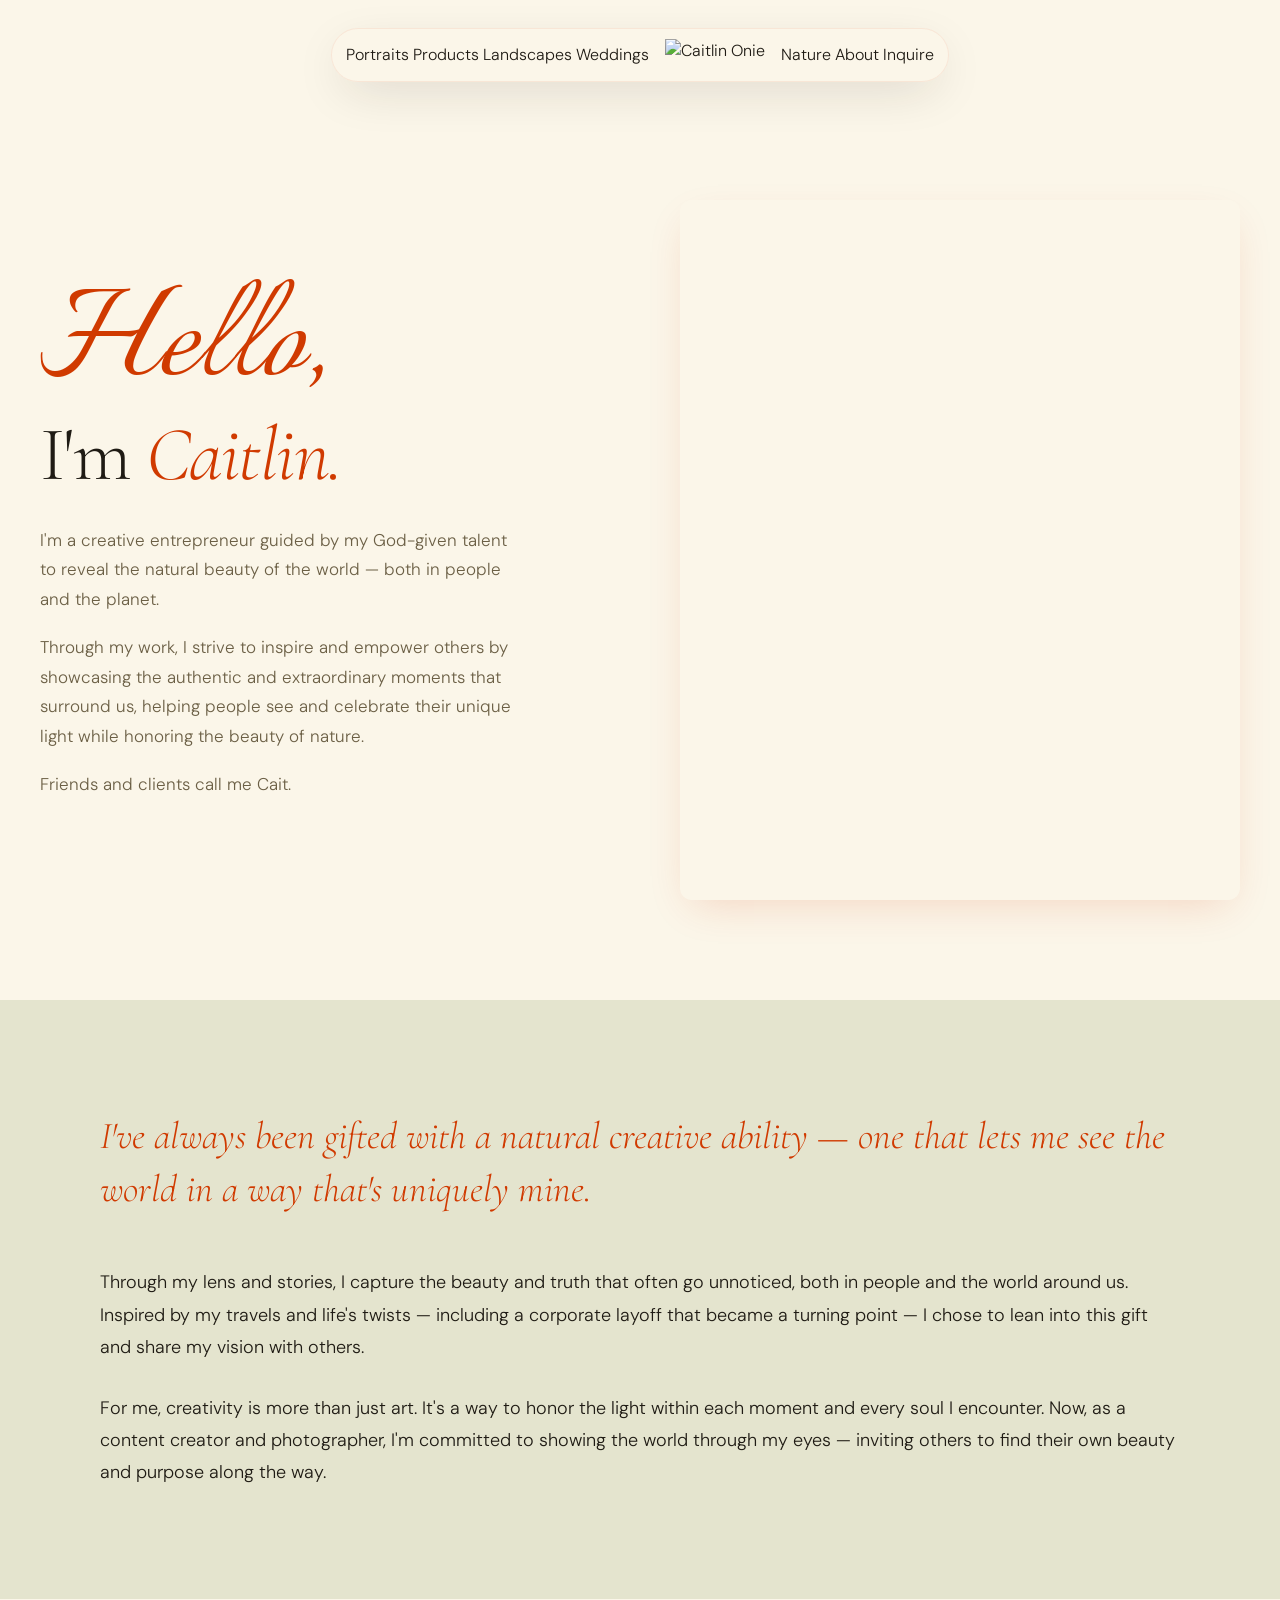
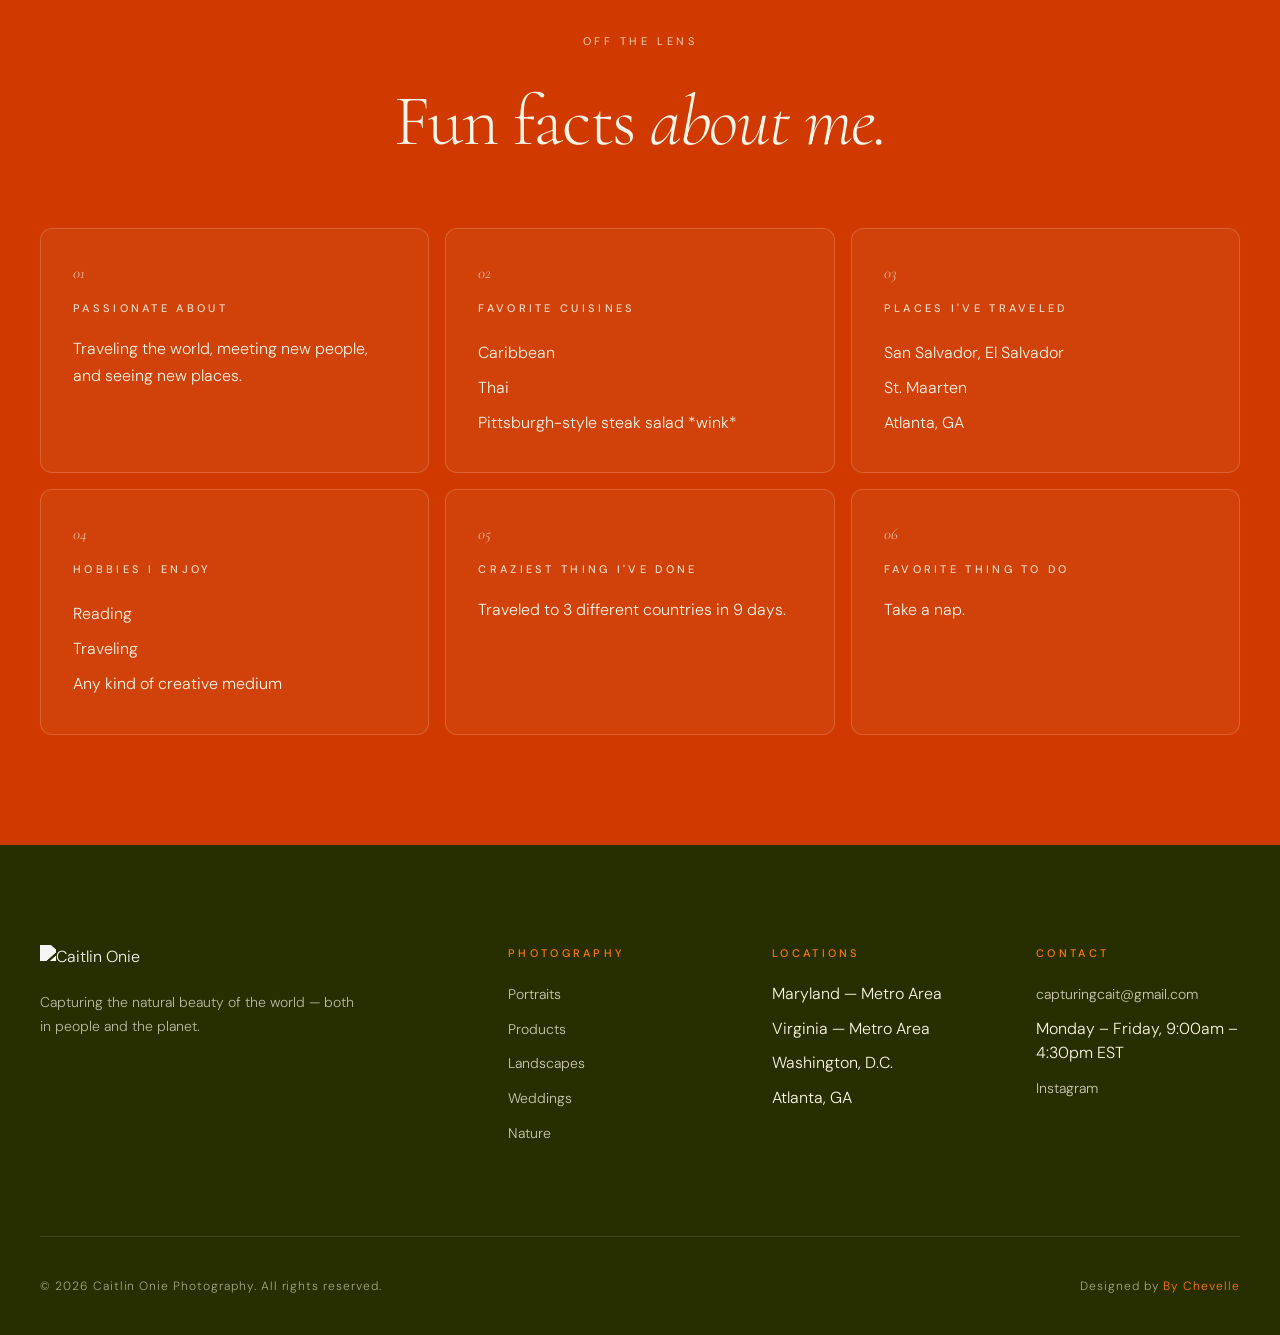
==== commit 7b428681: "Add files via upload" ====
--- a/about.html
+++ b/about.html
@@ -7,20 +7,24 @@
 <title>About — Caitlin Onie Photography</title>
 <link rel="preconnect" href="https://fonts.googleapis.com">
 <link rel="preconnect" href="https://fonts.gstatic.com" crossorigin>
-<link href="https://fonts.googleapis.com/css2?family=Fraunces:ital,opsz,wght@0,9..144,400;0,9..144,500;0,9..144,600;1,9..144,400;1,9..144,500&family=Inter:wght@300;400;500;600&family=Italianno&display=swap" rel="stylesheet">
+<link href="https://fonts.googleapis.com/css2?family=Cormorant+Garamond:ital,wght@0,300;0,400;0,500;1,300;1,400;1,500&family=DM+Sans:opsz,wght@9..40,300;9..40,400;9..40,500;9..40,600&family=Italianno&display=swap" rel="stylesheet">
 <link rel="stylesheet" href="styles.css">
 <script src="https://identity.netlify.com/v1/netlify-identity-widget.js"></script>
 </head>
 <body class="page-about">
 
 <nav class="site-nav">
-  <a href="index.html" class="nav-logo">Caitlin Onie</a>
   <button class="mobile-toggle" aria-label="Menu"><span></span><span></span><span></span></button>
-  <div class="nav-links">
+  <div class="nav-links-left">
     <a href="portraits.html">Portraits</a>
     <a href="products.html">Products</a>
     <a href="landscapes.html">Landscapes</a>
     <a href="weddings.html">Weddings</a>
+  </div>
+  <a href="index.html" aria-label="Home">
+    <img class="nav-logo-center" src="" alt="Caitlin Onie">
+  </a>
+  <div class="nav-links-right">
     <a href="nature.html">Nature</a>
     <a href="about.html" class="active">About</a>
     <a href="inquire.html">Inquire</a>
--- a/styles.css
+++ b/styles.css
@@ -1,43 +1,47 @@
 /* ==========================================================================
-   Caitlin Onie Photography — Shared Stylesheet
+   Caitlin Onie Photography — Stylesheet (v2)
+   Direction: editorial, warm, modern. Orange/cream-led with green as accent.
+   Type: lighter modern serif (Cormorant) + clean grotesque (DM Sans).
    ========================================================================== */
 
 :root {
-  /* Palette */
-  --palm: #272E00;
-  --palm-soft: #3A4510;
-  --olive: #817100;
-  --mandarin: #D03A00;
-  --clementine: #FF7900;
-  --buds: #E4E4CE;
-  --cream: #F5F2E5;
-  --cream-deep: #ECE7D4;
-  --ink: #1A1F00;
-  --ink-soft: #5A5F3F;
-
-  /* Type */
-  --font-display: "Fraunces", Georgia, serif;
-  --font-script: "Italianno", cursive;
-  --font-body: "Inter", system-ui, sans-serif;
+  /* Palette — orange family is the lead, palm green is accent only */
+  --clementine: #FF7900;     /* primary accent — bright */
+  --mandarin:   #D03A00;     /* deeper accent */
+  --buds:       #E4E4CE;     /* flowering buds — soft cream-yellow */
+  --cream:      #FBF6E9;     /* warm light cream — main bg */
+  --cream-deep: #F2EAD0;     /* slightly deeper cream for sections */
+  --palm:       #272E00;     /* deep green — used sparingly */
+  --olive:      #817100;     /* olive — used sparingly */
+
+  /* Text */
+  --ink:       #1F1B14;
+  --ink-soft:  #6B5F45;
+
+  /* Type stacks — lighter, more modern */
+  --font-display: "Cormorant Garamond", "Cormorant", Georgia, serif;
+  --font-script:  "Italianno", cursive;
+  --font-body:    "DM Sans", system-ui, sans-serif;
 
   /* Effects */
-  --shadow: 0 14px 40px -12px rgba(39, 46, 0, 0.25);
-  --shadow-lift: 0 24px 60px -18px rgba(39, 46, 0, 0.4);
-  --ease-out: cubic-bezier(0.16, 1, 0.3, 1);
+  --shadow:      0 14px 40px -12px rgba(208, 58, 0, 0.18);
+  --shadow-lift: 0 24px 60px -18px rgba(208, 58, 0, 0.28);
+  --shadow-nav:  0 14px 50px -12px rgba(31, 27, 20, 0.18);
+  --ease-out:    cubic-bezier(0.16, 1, 0.3, 1);
   --ease-cinema: cubic-bezier(0.65, 0, 0.35, 1);
 
   /* Default accent — overridden per category */
-  --accent: var(--clementine);
+  --accent:      var(--clementine);
   --accent-deep: var(--mandarin);
-  --accent-bg: var(--buds);
+  --accent-bg:   var(--buds);
 }
 
 /* Per-category accent system */
 body.cat-portraits  { --accent: var(--clementine); --accent-deep: var(--mandarin); --accent-bg: var(--buds); }
-body.cat-products   { --accent: var(--mandarin);   --accent-deep: #A82E00;         --accent-bg: var(--buds); }
-body.cat-landscapes { --accent: var(--olive);      --accent-deep: var(--palm);     --accent-bg: var(--cream); }
-body.cat-weddings   { --accent: var(--clementine); --accent-deep: var(--palm);     --accent-bg: var(--cream); }
-body.cat-nature     { --accent: var(--palm);       --accent-deep: var(--olive);    --accent-bg: var(--buds); }
+body.cat-products   { --accent: var(--mandarin);   --accent-deep: #A82E00;         --accent-bg: var(--cream-deep); }
+body.cat-landscapes { --accent: var(--clementine); --accent-deep: var(--olive);    --accent-bg: var(--buds); }
+body.cat-weddings   { --accent: var(--mandarin);   --accent-deep: var(--clementine); --accent-bg: var(--cream-deep); }
+body.cat-nature     { --accent: var(--olive);      --accent-deep: var(--palm);     --accent-bg: var(--buds); }
 
 * { box-sizing: border-box; margin: 0; padding: 0; }
 html { scroll-behavior: smooth; -webkit-font-smoothing: antialiased; -moz-osx-font-smoothing: grayscale; }
@@ -47,78 +51,113 @@
   color: var(--ink);
   line-height: 1.55;
   overflow-x: hidden;
+  font-weight: 300;
 }
 img { max-width: 100%; height: auto; display: block; }
 a { color: inherit; text-decoration: none; }
 
-.display { font-family: var(--font-display); font-weight: 500; letter-spacing: -0.025em; line-height: 0.95; }
-.display-italic { font-family: var(--font-display); font-style: italic; font-weight: 400; letter-spacing: -0.02em; line-height: 0.95; }
-.script { font-family: var(--font-script); font-weight: 400; line-height: 0.85; }
-.label { font-family: var(--font-body); font-size: 11px; font-weight: 500; letter-spacing: 0.28em; text-transform: uppercase; color: var(--palm); }
-
-/* ==========================================================================
-   Navigation
+/* Typography utilities — lighter weights throughout */
+.display {
+  font-family: var(--font-display);
+  font-weight: 300;
+  letter-spacing: -0.02em;
+  line-height: 1.05;
+}
+.display-italic {
+  font-family: var(--font-display);
+  font-style: italic;
+  font-weight: 300;
+  letter-spacing: -0.015em;
+  line-height: 1.05;
+}
+.script {
+  font-family: var(--font-script);
+  font-weight: 400;
+  line-height: 0.85;
+}
+.label {
+  font-family: var(--font-body);
+  font-size: 11px;
+  font-weight: 400;
+  letter-spacing: 0.32em;
+  text-transform: uppercase;
+  color: var(--accent-deep);
+}
+
+/* ==========================================================================
+   Floating Nav (Regal Crest inspired) — pill bubble, doesn't stick to top
    ========================================================================== */
 nav.site-nav {
-  position: fixed; top: 0; left: 0; right: 0; z-index: 100;
-  padding: 20px 40px;
-  display: flex; justify-content: space-between; align-items: center;
-  transition: all 0.5s var(--ease-out);
-}
-nav.site-nav.scrolled {
-  background: rgba(245, 242, 229, 0.92);
-  backdrop-filter: blur(16px);
-  -webkit-backdrop-filter: blur(16px);
-  padding: 14px 40px;
-  border-bottom: 1px solid rgba(39, 46, 0, 0.08);
-}
-nav.site-nav.dark-bg { color: var(--cream); }
-nav.site-nav.dark-bg .nav-links a { color: var(--cream); }
-
-.nav-logo {
-  font-family: var(--font-display);
+  position: fixed;
+  top: 28px;
+  left: 50%;
+  transform: translateX(-50%);
+  z-index: 100;
+  display: flex;
+  align-items: center;
+  gap: 8px;
+  padding: 10px 14px;
+  background: rgba(251, 246, 233, 0.92);
+  backdrop-filter: blur(20px);
+  -webkit-backdrop-filter: blur(20px);
+  border-radius: 999px;
+  box-shadow: var(--shadow-nav);
+  border: 1px solid rgba(208, 58, 0, 0.08);
+  transition: top 0.5s var(--ease-out), padding 0.4s var(--ease-out), background 0.4s;
+  max-width: calc(100vw - 24px);
+}
+
+/* On home page, nav has no logo — just menu */
+body.page-home nav.site-nav { padding: 10px 22px; }
+
+/* Center logo on non-home pages */
+.nav-logo-center {
+  display: none;
+  height: 32px;
+  width: auto;
+  margin: 0 8px;
+}
+body:not(.page-home) .nav-logo-center { display: block; }
+
+.nav-links { display: flex; gap: 4px; align-items: center; }
+.nav-links a {
+  font-size: 11px;
   font-weight: 500;
-  font-size: 18px;
-  letter-spacing: 0.04em;
-  color: var(--palm);
-  transition: color 0.4s, opacity 0.5s var(--ease-out);
-}
-nav.site-nav.dark-bg .nav-logo { color: var(--cream); }
-nav.site-nav.hide-logo .nav-logo { opacity: 0; pointer-events: none; }
-
-.nav-links { display: flex; gap: 36px; align-items: center; }
-.nav-links a {
-  font-size: 12px;
-  font-weight: 500;
-  letter-spacing: 0.18em;
-  text-transform: uppercase;
-  color: var(--palm);
-  position: relative;
-  transition: color 0.3s;
-}
-.nav-links a::after {
-  content: "";
-  position: absolute;
-  left: 0; right: 0; bottom: -6px;
-  height: 1px;
-  background: currentColor;
-  transform: scaleX(0);
-  transform-origin: left;
-  transition: transform 0.45s var(--ease-out);
-}
-.nav-links a:hover::after,
-.nav-links a.active::after { transform: scaleX(1); }
+  letter-spacing: 0.16em;
+  text-transform: uppercase;
+  color: var(--ink);
+  padding: 10px 14px;
+  border-radius: 999px;
+  transition: background 0.3s, color 0.3s;
+  white-space: nowrap;
+}
+.nav-links a:hover { background: rgba(208, 58, 0, 0.08); color: var(--accent-deep); }
+.nav-links a.active {
+  background: var(--palm);
+  color: var(--cream);
+}
+
+/* On non-home pages, split links to either side of the centered logo */
+body:not(.page-home) .nav-links { display: contents; }
+body:not(.page-home) .nav-links-left,
+body:not(.page-home) .nav-links-right {
+  display: flex;
+  gap: 4px;
+  align-items: center;
+}
 
 .mobile-toggle {
   display: none;
   background: none; border: none; cursor: pointer;
-  padding: 8px; color: inherit;
-  width: 36px; height: 36px;
+  padding: 10px;
+  width: 42px; height: 42px;
+  border-radius: 999px;
   flex-direction: column; justify-content: center; gap: 5px;
+  align-items: center;
 }
 .mobile-toggle span {
-  display: block; width: 22px; height: 1.5px;
-  background: currentColor;
+  display: block; width: 18px; height: 1.5px;
+  background: var(--ink);
   transition: transform 0.4s var(--ease-out), opacity 0.3s;
 }
 .mobile-toggle.open span:nth-child(1) { transform: translateY(6.5px) rotate(45deg); }
@@ -126,108 +165,83 @@
 .mobile-toggle.open span:nth-child(3) { transform: translateY(-6.5px) rotate(-45deg); }
 
 /* ==========================================================================
-   Hero — home page (Regal Crest inspired)
+   Home hero — full-bleed carousel, centered logo
    ========================================================================== */
 .hero-home {
   position: relative;
   height: 100vh;
-  min-height: 700px;
-  margin: 16px;
-  border-radius: 20px;
+  min-height: 760px;
+  margin: 12px;
+  border-radius: 24px;
   overflow: hidden;
   display: flex;
   align-items: center;
   justify-content: center;
 }
-.hero-carousel {
-  position: absolute;
-  inset: 0;
-  z-index: 1;
-}
+.hero-carousel { position: absolute; inset: 0; z-index: 1; }
 .hero-carousel-slide {
-  position: absolute;
-  inset: 0;
+  position: absolute; inset: 0;
   background-size: cover;
   background-position: center;
   opacity: 0;
   transform: scale(1.08);
-  transition: opacity 2.4s var(--ease-cinema), transform 8s linear;
-}
-.hero-carousel-slide.active {
-  opacity: 1;
-  transform: scale(1);
-}
+  transition: opacity 2.4s var(--ease-cinema), transform 9s linear;
+}
+.hero-carousel-slide.active { opacity: 1; transform: scale(1); }
 .hero-overlay {
-  position: absolute;
-  inset: 0;
+  position: absolute; inset: 0;
   background: linear-gradient(180deg,
-    rgba(39, 46, 0, 0.25) 0%,
-    rgba(39, 46, 0, 0.15) 35%,
-    rgba(39, 46, 0, 0.45) 100%);
+    rgba(31, 27, 20, 0.2) 0%,
+    rgba(31, 27, 20, 0.05) 35%,
+    rgba(208, 58, 0, 0.35) 100%);
   z-index: 2;
 }
+
 .hero-content {
   position: relative;
   z-index: 3;
   text-align: center;
   color: var(--cream);
   padding: 0 24px;
-  max-width: 900px;
+  max-width: 1000px;
 }
 .hero-eyebrow {
   display: flex;
   align-items: center;
   justify-content: center;
   gap: 18px;
-  margin-bottom: 18px;
+  margin-bottom: 36px;
   opacity: 0;
   animation: rise 1.2s var(--ease-out) 0.6s forwards;
 }
 .hero-eyebrow span {
   font-family: var(--font-body);
   font-size: 11px;
-  font-weight: 500;
-  letter-spacing: 0.32em;
-  text-transform: uppercase;
-}
-.hero-eyebrow .line { width: 60px; height: 1px; background: var(--cream); opacity: 0.7; }
-
-.hero-logo-stack {
-  position: relative;
-  display: inline-block;
-  margin-bottom: 10px;
+  font-weight: 400;
+  letter-spacing: 0.34em;
+  text-transform: uppercase;
+}
+.hero-eyebrow .line { width: 60px; height: 1px; background: var(--cream); opacity: 0.6; }
+
+/* Real logo image, centered */
+.hero-logo {
+  max-width: min(580px, 90%);
+  height: auto;
+  margin: 0 auto;
+  display: block;
   opacity: 0;
   animation: rise 1.4s var(--ease-out) 0.9s forwards;
-}
-.hero-logo-stack .caitlin {
-  font-family: var(--font-display);
-  font-weight: 500;
-  font-size: clamp(56px, 11vw, 140px);
-  letter-spacing: 0.01em;
-  line-height: 0.85;
-  text-transform: uppercase;
-  color: var(--cream);
-  display: block;
-}
-.hero-logo-stack .onie {
-  font-family: var(--font-script);
-  font-size: clamp(70px, 14vw, 180px);
-  position: absolute;
-  top: 36%;
-  left: 50%;
-  transform: translateX(-46%) rotate(-4deg);
-  color: var(--cream);
-  white-space: nowrap;
-  text-shadow: 0 4px 30px rgba(39, 46, 0, 0.3);
-}
+  filter: drop-shadow(0 10px 40px rgba(31, 27, 20, 0.35));
+}
+
 .hero-tagline {
   font-family: var(--font-body);
   font-size: 12px;
   font-weight: 400;
-  letter-spacing: 0.4em;
-  text-transform: uppercase;
-  margin-top: 24px;
-  margin-bottom: 36px;
+  letter-spacing: 0.42em;
+  text-transform: uppercase;
+  margin-top: 36px;
+  margin-bottom: 40px;
   opacity: 0;
   animation: rise 1.2s var(--ease-out) 1.4s forwards;
 }
@@ -235,11 +249,11 @@
   display: inline-block;
   padding: 16px 38px;
   background: var(--cream);
-  color: var(--palm);
+  color: var(--mandarin);
   font-family: var(--font-body);
   font-size: 11px;
   font-weight: 500;
-  letter-spacing: 0.28em;
+  letter-spacing: 0.3em;
   text-transform: uppercase;
   border-radius: 999px;
   transition: all 0.5s var(--ease-out);
@@ -247,10 +261,10 @@
   animation: rise 1.2s var(--ease-out) 1.7s forwards;
 }
 .hero-cta:hover {
-  background: var(--accent);
+  background: var(--mandarin);
   color: var(--cream);
   transform: translateY(-2px);
-  box-shadow: 0 12px 30px -8px rgba(39, 46, 0, 0.4);
+  box-shadow: 0 12px 30px -8px rgba(31, 27, 20, 0.4);
 }
 .hero-bottom-meta {
   position: absolute;
@@ -263,14 +277,12 @@
   align-items: flex-end;
   color: var(--cream);
   font-size: 11px;
-  letter-spacing: 0.24em;
+  letter-spacing: 0.26em;
   text-transform: uppercase;
   opacity: 0;
   animation: rise 1.4s var(--ease-out) 2s forwards;
 }
-.hero-scroll-cue {
-  display: flex; align-items: center; gap: 10px;
-}
+.hero-scroll-cue { display: flex; align-items: center; gap: 10px; }
 .hero-scroll-cue::before {
   content: "";
   width: 24px; height: 1px;
@@ -287,7 +299,6 @@
   to { opacity: 1; transform: translateY(0); }
 }
 
-/* Carousel dots */
 .hero-dots {
   position: absolute;
   bottom: 32px;
@@ -299,23 +310,18 @@
 }
 .hero-dot {
   width: 24px; height: 2px;
-  background: rgba(245, 242, 229, 0.4);
+  background: rgba(251, 246, 233, 0.4);
   border: none; padding: 0; cursor: pointer;
   transition: background 0.4s;
 }
 .hero-dot.active { background: var(--cream); }
 
 /* ==========================================================================
-   Section — generic
-   ========================================================================== */
-section {
-  padding: 120px 40px;
-  position: relative;
-}
-.container {
-  max-width: 1280px;
-  margin: 0 auto;
-}
+   Section base
+   ========================================================================== */
+section { padding: 110px 40px; position: relative; }
+.container { max-width: 1280px; margin: 0 auto; }
+
 .section-eyebrow {
   display: flex; align-items: center; gap: 14px;
   margin-bottom: 24px;
@@ -323,261 +329,265 @@
 .section-eyebrow .num {
   font-family: var(--font-display);
   font-style: italic;
-  font-size: 14px;
+  font-size: 16px;
   color: var(--accent);
 }
 .section-eyebrow .line { width: 40px; height: 1px; background: var(--accent); }
-.section-eyebrow .label { color: var(--palm); }
-
-/* ==========================================================================
-   Intro section (just below hero on home)
-   ========================================================================== */
-.intro {
-  padding: 140px 40px 100px;
-  text-align: center;
-}
-.intro-quote {
-  max-width: 900px;
-  margin: 0 auto;
+
+/* ==========================================================================
+   Categories grid — 3 on top, 2 on bottom, tighter
+   ========================================================================== */
+.categories {
+  padding: 110px 40px 100px;
+  background: var(--cream);
+}
+.categories-header {
+  display: flex;
+  align-items: flex-end;
+  justify-content: space-between;
+  margin-bottom: 56px;
+  gap: 40px;
+  flex-wrap: wrap;
+}
+.categories-title {
+  font-size: clamp(44px, 6.5vw, 88px);
+  max-width: 760px;
+}
+.categories-title em { font-style: italic; color: var(--accent-deep); }
+.categories-blurb {
+  max-width: 360px;
+  font-size: 15px;
+  line-height: 1.7;
+  color: var(--ink-soft);
+}
+
+/* 3 on top, 2 on bottom — tight 6px gap, no big gaps */
+.categories-grid {
+  display: grid;
+  grid-template-columns: repeat(6, 1fr);
+  gap: 6px;
+}
+.category-card {
+  position: relative;
+  overflow: hidden;
+  border-radius: 8px;
+  cursor: pointer;
+  display: block;
+  background: var(--palm);
+  aspect-ratio: 4/5;
+}
+/* Top row: 3 columns of 2 each (3 × 2 = 6) */
+.category-card:nth-child(1),
+.category-card:nth-child(2),
+.category-card:nth-child(3) { grid-column: span 2; }
+/* Bottom row: 2 columns of 3 each (2 × 3 = 6) */
+.category-card:nth-child(4),
+.category-card:nth-child(5) {
+  grid-column: span 3;
+  aspect-ratio: 5/3;
+}
+.category-card-img {
+  position: absolute; inset: 0;
+  background-size: cover;
+  background-position: center;
+  transition: transform 1.4s var(--ease-cinema);
+}
+.category-card:hover .category-card-img { transform: scale(1.06); }
+.category-card-overlay {
+  position: absolute; inset: 0;
+  background: linear-gradient(180deg, transparent 35%, rgba(31, 27, 20, 0.78) 100%);
+  z-index: 2;
+}
+.category-card-meta {
+  position: absolute; inset: 0;
+  z-index: 3;
+  padding: 28px;
+  display: flex;
+  flex-direction: column;
+  justify-content: space-between;
+  color: var(--cream);
+}
+.category-card-num {
   font-family: var(--font-display);
   font-style: italic;
   font-weight: 400;
-  font-size: clamp(28px, 4vw, 52px);
-  line-height: 1.18;
-  color: var(--palm);
-  letter-spacing: -0.015em;
-}
-.intro-quote .accent {
-  color: var(--accent);
-  font-weight: 500;
-}
-.intro-byline {
-  margin-top: 40px;
-  font-size: 11px;
-  letter-spacing: 0.32em;
-  text-transform: uppercase;
-  color: var(--palm-soft);
-}
-
-/* ==========================================================================
-   Categories grid (home page)
-   ========================================================================== */
-.categories {
-  padding: 80px 40px 120px;
-  background: var(--cream);
-}
-.categories-header {
-  display: flex;
+  font-size: 16px;
+}
+.category-card-bottom {
+  display: flex;
+  justify-content: space-between;
   align-items: flex-end;
-  justify-content: space-between;
-  margin-bottom: 60px;
-  gap: 40px;
-  flex-wrap: wrap;
-}
-.categories-title {
-  font-size: clamp(40px, 6vw, 84px);
-}
-.categories-title em {
-  font-style: italic;
-  color: var(--accent);
-}
-.categories-blurb {
-  max-width: 360px;
-  font-size: 15px;
-  line-height: 1.6;
-  color: var(--ink-soft);
-}
-.categories-grid {
-  display: grid;
-  grid-template-columns: repeat(12, 1fr);
-  gap: 16px;
-}
-.category-card {
+}
+.category-card-name {
+  font-family: var(--font-display);
+  font-weight: 300;
+  font-size: clamp(28px, 3vw, 44px);
+  line-height: 1;
+  letter-spacing: -0.02em;
+}
+.category-card-arrow {
+  width: 42px; height: 42px;
+  border: 1px solid rgba(251, 246, 233, 0.5);
+  border-radius: 50%;
+  display: flex;
+  align-items: center;
+  justify-content: center;
+  transition: all 0.4s var(--ease-out);
+  flex-shrink: 0;
+}
+.category-card:hover .category-card-arrow {
+  background: var(--clementine);
+  border-color: var(--clementine);
+  color: var(--cream);
+  transform: rotate(-45deg);
+}
+.category-card-arrow svg { width: 14px; height: 14px; }
+
+/* ==========================================================================
+   About section — expanded for home page
+   ========================================================================== */
+.about-home {
+  padding: 130px 40px;
+  background: var(--accent-bg);
   position: relative;
   overflow: hidden;
-  border-radius: 12px;
-  cursor: pointer;
-  display: block;
-  background: var(--palm);
-}
-.category-card:nth-child(1) { grid-column: span 7; aspect-ratio: 4/3; }
-.category-card:nth-child(2) { grid-column: span 5; aspect-ratio: 4/3; }
-.category-card:nth-child(3) { grid-column: span 4; aspect-ratio: 3/4; }
-.category-card:nth-child(4) { grid-column: span 4; aspect-ratio: 3/4; }
-.category-card:nth-child(5) { grid-column: span 4; aspect-ratio: 3/4; }
-.category-card-img {
+}
+.about-home-grid {
+  display: grid;
+  grid-template-columns: 1fr 1.1fr;
+  gap: 72px;
+  align-items: center;
+  max-width: 1280px;
+  margin: 0 auto;
+}
+.about-home-images {
+  position: relative;
+  aspect-ratio: 4/5;
+}
+.about-home-img-main {
   position: absolute;
   inset: 0;
   background-size: cover;
   background-position: center;
-  transition: transform 1.4s var(--ease-cinema);
-}
-.category-card:hover .category-card-img { transform: scale(1.06); }
-.category-card-overlay {
+  border-radius: 12px;
+  box-shadow: var(--shadow);
+}
+.about-home-img-accent {
   position: absolute;
-  inset: 0;
-  background: linear-gradient(180deg, transparent 40%, rgba(39, 46, 0, 0.75) 100%);
-  z-index: 2;
-}
-.category-card-meta {
-  position: absolute;
-  inset: 0;
-  z-index: 3;
-  padding: 32px;
-  display: flex;
-  flex-direction: column;
-  justify-content: space-between;
-  color: var(--cream);
-}
-.category-card-num {
-  font-family: var(--font-display);
-  font-style: italic;
-  font-size: 14px;
-  letter-spacing: 0.04em;
-}
-.category-card-bottom {
-  display: flex;
-  justify-content: space-between;
-  align-items: flex-end;
-}
-.category-card-name {
-  font-family: var(--font-display);
-  font-weight: 500;
-  font-size: clamp(28px, 3vw, 44px);
-  line-height: 1;
-  letter-spacing: -0.015em;
-}
-.category-card-arrow {
-  width: 44px; height: 44px;
-  border: 1px solid var(--cream);
-  border-radius: 50%;
-  display: flex;
-  align-items: center;
-  justify-content: center;
-  transition: all 0.4s var(--ease-out);
-  flex-shrink: 0;
-}
-.category-card:hover .category-card-arrow {
-  background: var(--cream);
-  color: var(--palm);
-  transform: rotate(-45deg);
-}
-.category-card-arrow svg { width: 16px; height: 16px; }
-
-/* ==========================================================================
-   About teaser (home)
-   ========================================================================== */
-.about-teaser {
-  padding: 140px 40px;
-  background: var(--palm);
-  color: var(--cream);
-  position: relative;
-  overflow: hidden;
-}
-.about-teaser-grid {
-  display: grid;
-  grid-template-columns: 1fr 1fr;
-  gap: 80px;
-  align-items: center;
-  max-width: 1280px;
-  margin: 0 auto;
-}
-.about-teaser-img {
-  aspect-ratio: 4/5;
+  bottom: -40px;
+  right: -40px;
+  width: 50%;
+  aspect-ratio: 3/4;
   background-size: cover;
   background-position: center;
   border-radius: 8px;
-}
-.about-teaser-content .label { color: var(--accent); margin-bottom: 32px; display: block; }
-.about-teaser-title {
-  font-size: clamp(40px, 5.5vw, 76px);
+  box-shadow: var(--shadow-lift);
+  border: 6px solid var(--cream);
+}
+
+.about-home-content .label {
+  margin-bottom: 22px;
+  display: block;
+}
+.about-home-script {
+  font-family: var(--font-script);
+  font-size: clamp(72px, 10vw, 120px);
+  line-height: 0.85;
+  color: var(--accent-deep);
+  margin-bottom: -10px;
+  display: block;
+}
+.about-home-title {
+  font-size: clamp(40px, 5.5vw, 72px);
+  margin-bottom: 32px;
+  color: var(--ink);
+}
+.about-home-title em { font-style: italic; color: var(--accent-deep); }
+.about-home-body {
   margin-bottom: 36px;
-  color: var(--cream);
-}
-.about-teaser-title em { font-style: italic; color: var(--accent); }
-.about-teaser-body {
+}
+.about-home-body p {
   font-size: 17px;
-  line-height: 1.7;
-  color: rgba(245, 242, 229, 0.82);
+  line-height: 1.75;
+  color: var(--ink-soft);
+  margin-bottom: 16px;
+  max-width: 520px;
+}
+.about-home-body p:first-child {
+  font-family: var(--font-display);
+  font-style: italic;
+  font-weight: 300;
+  font-size: clamp(22px, 2.4vw, 30px);
+  line-height: 1.4;
+  color: var(--ink);
+  margin-bottom: 24px;
+}
+
+.about-home-stats {
+  display: grid;
+  grid-template-columns: repeat(3, 1fr);
+  gap: 32px;
   margin-bottom: 36px;
-  max-width: 480px;
-}
-.about-teaser-link {
+  padding: 28px 0;
+  border-top: 1px solid rgba(208, 58, 0, 0.15);
+  border-bottom: 1px solid rgba(208, 58, 0, 0.15);
+}
+.about-home-stat-num {
+  font-family: var(--font-display);
+  font-weight: 300;
+  font-size: clamp(32px, 4vw, 48px);
+  line-height: 1;
+  color: var(--accent-deep);
+  margin-bottom: 6px;
+}
+.about-home-stat-label {
+  font-size: 11px;
+  letter-spacing: 0.22em;
+  text-transform: uppercase;
+  color: var(--ink-soft);
+}
+
+.about-home-link {
   display: inline-flex;
   align-items: center;
   gap: 14px;
   font-size: 12px;
-  letter-spacing: 0.28em;
-  text-transform: uppercase;
-  color: var(--cream);
+  letter-spacing: 0.3em;
+  text-transform: uppercase;
+  color: var(--accent-deep);
   padding-bottom: 6px;
-  border-bottom: 1px solid var(--cream);
-  transition: gap 0.4s var(--ease-out), color 0.3s;
-}
-.about-teaser-link:hover { gap: 22px; color: var(--accent); }
-.about-teaser-link svg { width: 16px; height: 16px; }
-
-/* ==========================================================================
-   Travel marquee
-   ========================================================================== */
-.travel-marquee {
-  padding: 80px 0;
-  background: var(--accent-bg);
-  overflow: hidden;
-}
-.travel-marquee-track {
-  display: flex;
-  gap: 80px;
-  animation: marquee 50s linear infinite;
-  white-space: nowrap;
-}
-.travel-marquee-item {
-  font-family: var(--font-display);
-  font-style: italic;
-  font-weight: 400;
-  font-size: clamp(48px, 7vw, 104px);
-  color: var(--palm);
-  letter-spacing: -0.02em;
-  display: inline-flex;
-  align-items: center;
-  gap: 80px;
-}
-.travel-marquee-item::after {
-  content: "✿";
-  font-style: normal;
-  color: var(--accent);
-  font-size: 0.5em;
-}
-@keyframes marquee {
-  from { transform: translateX(0); }
-  to { transform: translateX(-50%); }
-}
-
-/* ==========================================================================
-   Social section (Instagram pull-in)
+  border-bottom: 1px solid var(--accent-deep);
+  transition: gap 0.4s var(--ease-out);
+}
+.about-home-link:hover { gap: 22px; }
+.about-home-link svg { width: 16px; height: 16px; }
+
+/* ==========================================================================
+   Social section
    ========================================================================== */
 .social {
-  padding: 140px 40px;
+  padding: 120px 40px;
   text-align: center;
+  background: var(--cream);
 }
 .social-title {
-  font-size: clamp(40px, 6vw, 84px);
-  margin-bottom: 16px;
-}
-.social-title em { font-style: italic; color: var(--accent); }
+  font-size: clamp(40px, 6vw, 80px);
+  margin-bottom: 14px;
+}
+.social-title em { font-style: italic; color: var(--accent-deep); }
 .social-handle {
   font-size: 13px;
-  letter-spacing: 0.22em;
+  letter-spacing: 0.24em;
   text-transform: uppercase;
   color: var(--ink-soft);
-  margin-bottom: 60px;
+  margin-bottom: 56px;
   display: inline-block;
 }
-.social-handle a { color: var(--accent); }
+.social-handle a { color: var(--accent-deep); }
 .social-grid {
   display: grid;
   grid-template-columns: repeat(5, 1fr);
-  gap: 14px;
+  gap: 6px;
   max-width: 1280px;
   margin: 0 auto;
 }
@@ -585,29 +595,27 @@
   position: relative;
   aspect-ratio: 1;
   overflow: hidden;
-  border-radius: 8px;
+  border-radius: 6px;
   display: block;
   background: var(--palm);
 }
 .social-tile-img {
-  position: absolute;
-  inset: 0;
+  position: absolute; inset: 0;
   background-size: cover;
   background-position: center;
   transition: transform 1.2s var(--ease-cinema);
 }
 .social-tile:hover .social-tile-img { transform: scale(1.08); }
 .social-tile-overlay {
-  position: absolute;
-  inset: 0;
-  background: rgba(39, 46, 0, 0);
+  position: absolute; inset: 0;
+  background: rgba(208, 58, 0, 0);
   display: flex;
   align-items: center;
   justify-content: center;
   transition: background 0.4s;
   z-index: 2;
 }
-.social-tile:hover .social-tile-overlay { background: rgba(39, 46, 0, 0.4); }
+.social-tile:hover .social-tile-overlay { background: rgba(208, 58, 0, 0.5); }
 .social-tile-overlay svg {
   width: 28px; height: 28px;
   color: var(--cream);
@@ -618,9 +626,9 @@
 .social-tile:hover .social-tile-overlay svg { opacity: 1; transform: scale(1); }
 
 /* ==========================================================================
-   Footer
-   ========================================================================== */
-footer {
+   Footer — uses uploaded logo, not text
+   ========================================================================== */
+footer.site-footer {
   background: var(--palm);
   color: var(--cream);
   padding: 100px 40px 40px;
@@ -632,15 +640,15 @@
   max-width: 1280px;
   margin: 0 auto 80px;
 }
-.footer-brand .display {
-  font-size: 32px;
-  font-weight: 500;
-  margin-bottom: 18px;
-  color: var(--cream);
+.footer-logo {
+  max-width: 280px;
+  height: auto;
+  margin-bottom: 22px;
+  filter: brightness(0) invert(1) brightness(0.96);
 }
 .footer-brand p {
   font-size: 14px;
-  color: rgba(245, 242, 229, 0.68);
+  color: rgba(251, 246, 233, 0.7);
   max-width: 320px;
   line-height: 1.7;
 }
@@ -648,59 +656,57 @@
   font-family: var(--font-body);
   font-size: 11px;
   font-weight: 500;
-  letter-spacing: 0.28em;
-  text-transform: uppercase;
-  color: var(--accent);
+  letter-spacing: 0.3em;
+  text-transform: uppercase;
+  color: var(--clementine);
   margin-bottom: 20px;
 }
 .footer-col ul { list-style: none; }
 .footer-col li { margin-bottom: 10px; }
 .footer-col a, .footer-col p {
   font-size: 14px;
-  color: rgba(245, 242, 229, 0.78);
+  color: rgba(251, 246, 233, 0.78);
   transition: color 0.3s;
 }
-.footer-col a:hover { color: var(--accent); }
+.footer-col a:hover { color: var(--clementine); }
 .footer-bottom {
   max-width: 1280px;
   margin: 0 auto;
   padding-top: 40px;
-  border-top: 1px solid rgba(245, 242, 229, 0.12);
+  border-top: 1px solid rgba(251, 246, 233, 0.12);
   display: flex;
   justify-content: space-between;
   align-items: center;
   flex-wrap: wrap;
   gap: 16px;
   font-size: 12px;
-  color: rgba(245, 242, 229, 0.6);
+  color: rgba(251, 246, 233, 0.6);
   letter-spacing: 0.08em;
 }
-.footer-bottom a { color: var(--accent); }
+.footer-bottom a { color: var(--clementine); }
 
 /* ==========================================================================
    Category page — hero
    ========================================================================== */
 .cat-hero {
   position: relative;
-  height: 70vh;
-  min-height: 560px;
-  margin: 16px;
-  border-radius: 20px;
+  height: 78vh;
+  min-height: 600px;
+  margin: 12px;
+  border-radius: 24px;
   overflow: hidden;
   display: flex;
   align-items: flex-end;
 }
 .cat-hero-img {
-  position: absolute;
-  inset: 0;
+  position: absolute; inset: 0;
   background-size: cover;
   background-position: center;
   z-index: 1;
 }
 .cat-hero-overlay {
-  position: absolute;
-  inset: 0;
-  background: linear-gradient(180deg, rgba(39, 46, 0, 0.2) 0%, rgba(39, 46, 0, 0.7) 100%);
+  position: absolute; inset: 0;
+  background: linear-gradient(180deg, rgba(31, 27, 20, 0.15) 0%, rgba(208, 58, 0, 0.55) 100%);
   z-index: 2;
 }
 .cat-hero-content {
@@ -715,16 +721,18 @@
   gap: 40px;
 }
 .cat-hero-title-block .label {
-  color: var(--accent);
+  color: var(--cream);
   margin-bottom: 18px;
   display: block;
+  opacity: 0.85;
 }
 .cat-hero-title {
-  font-size: clamp(56px, 9vw, 140px);
+  font-size: clamp(60px, 9vw, 144px);
   color: var(--cream);
   letter-spacing: -0.02em;
-}
-.cat-hero-title em { font-style: italic; color: var(--accent); }
+  font-weight: 300;
+}
+.cat-hero-title em { font-style: italic; }
 .cat-hero-meta {
   font-size: 12px;
   letter-spacing: 0.24em;
@@ -738,38 +746,40 @@
    Category page — intro
    ========================================================================== */
 .cat-intro {
-  padding: 120px 40px;
+  padding: 110px 40px;
   text-align: center;
 }
 .cat-intro p {
-  max-width: 780px;
+  max-width: 800px;
   margin: 0 auto;
   font-family: var(--font-display);
   font-style: italic;
-  font-weight: 400;
-  font-size: clamp(22px, 2.8vw, 34px);
-  line-height: 1.4;
-  color: var(--palm);
-}
-
-/* ==========================================================================
-   Gallery — editorial flow grid
+  font-weight: 300;
+  font-size: clamp(24px, 3vw, 38px);
+  line-height: 1.45;
+  color: var(--ink);
+}
+
+/* ==========================================================================
+   Gallery — true masonry-style flow with NO gaps in placement
+   Uses a balanced 12-col grid with denser packing
    ========================================================================== */
 .gallery {
-  padding: 60px 40px 120px;
+  padding: 40px 40px 110px;
 }
 .gallery-grid {
-  max-width: 1280px;
+  max-width: 1320px;
   margin: 0 auto;
   display: grid;
   grid-template-columns: repeat(12, 1fr);
-  gap: 20px;
+  grid-auto-rows: 60px;
+  gap: 8px;
   grid-auto-flow: dense;
 }
 .gallery-item {
   position: relative;
   overflow: hidden;
-  border-radius: 8px;
+  border-radius: 6px;
   background: var(--cream-deep);
 }
 .gallery-item-img {
@@ -782,95 +792,100 @@
 .gallery-item-caption {
   position: absolute;
   bottom: 0; left: 0; right: 0;
-  padding: 24px;
+  padding: 22px;
   color: var(--cream);
   font-size: 12px;
   letter-spacing: 0.18em;
   text-transform: uppercase;
-  background: linear-gradient(180deg, transparent, rgba(39, 46, 0, 0.7));
+  background: linear-gradient(180deg, transparent, rgba(31, 27, 20, 0.7));
   opacity: 0;
   transform: translateY(10px);
   transition: all 0.5s var(--ease-out);
 }
 .gallery-item:hover .gallery-item-caption { opacity: 1; transform: translateY(0); }
 
-/* Default sizes — small */
-.gallery-item.size-s { grid-column: span 4; aspect-ratio: 3/4; }
-.gallery-item.size-m { grid-column: span 6; aspect-ratio: 4/5; }
-.gallery-item.size-l { grid-column: span 8; aspect-ratio: 4/3; }
-.gallery-item.size-w { grid-column: span 12; aspect-ratio: 16/7; }
-
-/* ==========================================================================
-   Pricing tiles (products page)
+/* Gallery sizes use row-span to fill all gaps */
+.gallery-item.size-tall   { grid-column: span 4; grid-row: span 8; }
+.gallery-item.size-wide   { grid-column: span 6; grid-row: span 5; }
+.gallery-item.size-square { grid-column: span 4; grid-row: span 6; }
+.gallery-item.size-large  { grid-column: span 6; grid-row: span 8; }
+.gallery-item.size-medium { grid-column: span 4; grid-row: span 7; }
+.gallery-item.size-small  { grid-column: span 4; grid-row: span 5; }
+.gallery-item.size-banner { grid-column: span 12; grid-row: span 6; }
+.gallery-item.size-half-wide { grid-column: span 8; grid-row: span 6; }
+
+/* ==========================================================================
+   Pricing tiles — Products page
    ========================================================================== */
 .pricing {
-  padding: 60px 40px 120px;
+  padding: 50px 40px 110px;
   background: var(--accent-bg);
 }
 .pricing-header {
   max-width: 1280px;
-  margin: 0 auto 60px;
+  margin: 0 auto 56px;
   text-align: center;
 }
 .pricing-title {
   font-size: clamp(40px, 6vw, 72px);
-  margin-bottom: 16px;
-}
-.pricing-title em { font-style: italic; color: var(--accent); }
+  margin-bottom: 14px;
+}
+.pricing-title em { font-style: italic; color: var(--accent-deep); }
 .pricing-blurb {
   max-width: 560px;
   margin: 0 auto;
   color: var(--ink-soft);
+  font-size: 15px;
+  line-height: 1.7;
 }
 .pricing-grid {
   max-width: 1180px;
   margin: 0 auto;
   display: grid;
   grid-template-columns: repeat(3, 1fr);
-  gap: 24px;
+  gap: 20px;
 }
 .pricing-card {
   background: var(--cream);
-  padding: 48px 36px;
-  border-radius: 16px;
+  padding: 44px 34px;
+  border-radius: 14px;
   display: flex;
   flex-direction: column;
   position: relative;
   overflow: hidden;
   transition: transform 0.6s var(--ease-out), box-shadow 0.6s var(--ease-out);
+  border: 1px solid rgba(208, 58, 0, 0.08);
 }
 .pricing-card:hover { transform: translateY(-6px); box-shadow: var(--shadow-lift); }
 .pricing-card.featured {
-  background: var(--palm);
-  color: var(--cream);
+  background: var(--mandarin);
+  color: var(--cream);
+  border-color: var(--mandarin);
 }
 .pricing-card.featured h3,
 .pricing-card.featured .price { color: var(--cream); }
-.pricing-card.featured ul li::before { background: var(--accent); }
+.pricing-card.featured .label { color: var(--cream); opacity: 0.85; }
+.pricing-card.featured ul li::before { background: var(--cream); }
 .pricing-card.featured .pricing-cta {
-  background: var(--accent);
-  color: var(--cream);
-}
-.pricing-card .label {
-  color: var(--accent);
-  margin-bottom: 12px;
-}
-.pricing-card.featured .label { color: var(--accent); }
+  background: var(--cream);
+  color: var(--mandarin);
+}
+.pricing-card .label { margin-bottom: 14px; }
 .pricing-card h3 {
   font-family: var(--font-display);
-  font-weight: 500;
-  font-size: 28px;
+  font-weight: 300;
+  font-size: 30px;
   letter-spacing: -0.015em;
   margin-bottom: 8px;
-  color: var(--palm);
+  color: var(--ink);
 }
 .pricing-card .price {
   font-family: var(--font-display);
-  font-weight: 500;
+  font-weight: 300;
   font-size: 56px;
   letter-spacing: -0.02em;
-  margin-bottom: 28px;
-  color: var(--palm);
+  margin-bottom: 26px;
+  color: var(--ink);
   line-height: 1;
 }
 .pricing-card .price-suffix {
@@ -878,25 +893,26 @@
   font-weight: 400;
   color: var(--ink-soft);
   letter-spacing: 0;
-}
-.pricing-card.featured .price-suffix { color: rgba(245, 242, 229, 0.6); }
+  font-family: var(--font-body);
+}
+.pricing-card.featured .price-suffix { color: rgba(251, 246, 233, 0.7); }
 .pricing-card ul {
   list-style: none;
-  margin-bottom: 36px;
+  margin-bottom: 32px;
   flex: 1;
 }
 .pricing-card li {
   font-size: 14px;
   padding: 10px 0 10px 22px;
   position: relative;
-  border-bottom: 1px solid rgba(39, 46, 0, 0.08);
-}
-.pricing-card.featured li { border-bottom-color: rgba(245, 242, 229, 0.1); }
+  border-bottom: 1px solid rgba(31, 27, 20, 0.07);
+}
+.pricing-card.featured li { border-bottom-color: rgba(251, 246, 233, 0.12); }
 .pricing-card li::before {
   content: "";
   position: absolute;
   left: 0; top: 17px;
-  width: 8px; height: 8px;
+  width: 7px; height: 7px;
   background: var(--accent);
   border-radius: 50%;
 }
@@ -904,17 +920,17 @@
 .pricing-cta {
   display: inline-block;
   text-align: center;
-  padding: 14px 28px;
-  background: var(--palm);
+  padding: 14px 26px;
+  background: var(--mandarin);
   color: var(--cream);
   font-size: 11px;
   font-weight: 500;
-  letter-spacing: 0.28em;
+  letter-spacing: 0.3em;
   text-transform: uppercase;
   border-radius: 999px;
   transition: all 0.4s var(--ease-out);
 }
-.pricing-cta:hover { background: var(--accent); transform: translateY(-2px); }
+.pricing-cta:hover { background: var(--clementine); transform: translateY(-2px); }
 
 /* ==========================================================================
    Next category teaser
@@ -924,29 +940,27 @@
   height: 60vh;
   min-height: 480px;
   overflow: hidden;
-  margin: 0 16px 16px;
-  border-radius: 20px;
+  margin: 0 12px 12px;
+  border-radius: 24px;
   display: flex;
   align-items: center;
   justify-content: center;
   cursor: pointer;
 }
 .next-cat-img {
-  position: absolute;
-  inset: 0;
+  position: absolute; inset: 0;
   background-size: cover;
   background-position: center;
   transition: transform 2s var(--ease-cinema);
 }
 .next-cat:hover .next-cat-img { transform: scale(1.04); }
 .next-cat-overlay {
-  position: absolute;
-  inset: 0;
-  background: rgba(39, 46, 0, 0.55);
+  position: absolute; inset: 0;
+  background: rgba(31, 27, 20, 0.55);
   z-index: 2;
   transition: background 0.6s;
 }
-.next-cat:hover .next-cat-overlay { background: rgba(39, 46, 0, 0.4); }
+.next-cat:hover .next-cat-overlay { background: rgba(208, 58, 0, 0.5); }
 .next-cat-content {
   position: relative;
   z-index: 3;
@@ -954,23 +968,25 @@
   color: var(--cream);
 }
 .next-cat-content .label {
-  color: var(--accent);
+  color: var(--cream);
+  opacity: 0.85;
   margin-bottom: 16px;
   display: block;
 }
 .next-cat-content .display {
-  font-size: clamp(48px, 8vw, 104px);
+  font-size: clamp(56px, 8vw, 112px);
   color: var(--cream);
   letter-spacing: -0.02em;
-}
-.next-cat-content .display em { font-style: italic; color: var(--accent); }
+  font-weight: 300;
+}
+.next-cat-content .display em { font-style: italic; }
 .next-cat-arrow {
   margin-top: 28px;
   display: inline-flex;
   align-items: center;
   gap: 14px;
   font-size: 11px;
-  letter-spacing: 0.32em;
+  letter-spacing: 0.34em;
   text-transform: uppercase;
 }
 .next-cat:hover .next-cat-arrow { gap: 22px; }
@@ -981,7 +997,7 @@
    About page
    ========================================================================== */
 .about-hero {
-  padding: 180px 40px 100px;
+  padding: 200px 40px 100px;
   background: var(--cream);
 }
 .about-hero-grid {
@@ -994,20 +1010,20 @@
 }
 .about-hero-content .script {
   font-size: clamp(80px, 12vw, 160px);
-  color: var(--accent);
+  color: var(--accent-deep);
   margin-bottom: 4px;
   display: block;
 }
 .about-hero-content h1 {
   font-family: var(--font-display);
-  font-weight: 500;
-  font-size: clamp(48px, 6vw, 84px);
+  font-weight: 300;
+  font-size: clamp(48px, 6vw, 88px);
   letter-spacing: -0.02em;
   line-height: 1;
   margin-bottom: 32px;
-  color: var(--palm);
-}
-.about-hero-content h1 em { font-style: italic; color: var(--accent); }
+  color: var(--ink);
+}
+.about-hero-content h1 em { font-style: italic; color: var(--accent-deep); }
 .about-hero-content p {
   font-size: 17px;
   line-height: 1.75;
@@ -1020,10 +1036,11 @@
   background-size: cover;
   background-position: center;
   border-radius: 12px;
+  box-shadow: var(--shadow);
 }
 
 .about-story {
-  padding: 120px 40px;
+  padding: 110px 40px;
   background: var(--accent-bg);
 }
 .about-story-grid {
@@ -1031,31 +1048,32 @@
   margin: 0 auto;
   display: grid;
   grid-template-columns: 1fr;
-  gap: 32px;
+  gap: 28px;
 }
 .about-story p {
   font-size: 18px;
   line-height: 1.8;
-  color: var(--palm);
+  color: var(--ink);
 }
 .about-story p:first-child {
   font-family: var(--font-display);
   font-style: italic;
-  font-size: clamp(24px, 3vw, 36px);
+  font-weight: 300;
+  font-size: clamp(26px, 3.2vw, 38px);
   line-height: 1.4;
-  color: var(--accent);
-  margin-bottom: 24px;
+  color: var(--accent-deep);
+  margin-bottom: 22px;
 }
 
 .about-travel {
-  padding: 120px 40px;
+  padding: 110px 40px;
 }
 .about-travel-grid {
   max-width: 1280px;
   margin: 0 auto;
   display: grid;
   grid-template-columns: repeat(12, 1fr);
-  gap: 16px;
+  gap: 12px;
 }
 .about-travel-img {
   aspect-ratio: 3/4;
@@ -1069,63 +1087,72 @@
 .about-travel-img:nth-child(4) { grid-column: span 5; aspect-ratio: 4/5; }
 
 .about-facts {
-  padding: 120px 40px;
-  background: var(--palm);
+  padding: 110px 40px;
+  background: var(--mandarin);
   color: var(--cream);
 }
 .about-facts-header {
   max-width: 1280px;
-  margin: 0 auto 60px;
+  margin: 0 auto 50px;
   text-align: center;
 }
-.about-facts-header .label { color: var(--accent); margin-bottom: 16px; display: block; }
+.about-facts-header .label {
+  color: var(--cream);
+  opacity: 0.8;
+  margin-bottom: 16px;
+  display: block;
+}
 .about-facts-header h2 {
   font-family: var(--font-display);
-  font-weight: 500;
+  font-weight: 300;
   font-size: clamp(40px, 6vw, 72px);
   letter-spacing: -0.02em;
 }
-.about-facts-header h2 em { font-style: italic; color: var(--accent); }
+.about-facts-header h2 em { font-style: italic; }
 
 .about-facts-grid {
   max-width: 1280px;
   margin: 0 auto;
   display: grid;
   grid-template-columns: repeat(3, 1fr);
-  gap: 24px;
+  gap: 16px;
 }
 .about-fact {
-  padding: 36px;
-  border: 1px solid rgba(245, 242, 229, 0.15);
+  padding: 32px;
+  border: 1px solid rgba(251, 246, 233, 0.18);
   border-radius: 12px;
   transition: all 0.5s var(--ease-out);
+  background: rgba(251, 246, 233, 0.04);
 }
 .about-fact:hover {
-  background: rgba(245, 242, 229, 0.04);
-  border-color: var(--accent);
+  background: rgba(251, 246, 233, 0.1);
+  border-color: var(--cream);
   transform: translateY(-4px);
 }
 .about-fact-num {
   font-family: var(--font-display);
   font-style: italic;
-  font-size: 14px;
-  color: var(--accent);
+  font-weight: 400;
+  font-size: 16px;
+  color: var(--cream);
+  opacity: 0.65;
   margin-bottom: 14px;
 }
 .about-fact h3 {
   font-family: var(--font-body);
   font-size: 11px;
   font-weight: 500;
-  letter-spacing: 0.28em;
-  text-transform: uppercase;
-  color: var(--accent);
+  letter-spacing: 0.3em;
+  text-transform: uppercase;
+  color: var(--cream);
+  opacity: 0.85;
   margin-bottom: 18px;
 }
 .about-fact p,
 .about-fact ul {
   font-size: 16px;
   line-height: 1.7;
-  color: rgba(245, 242, 229, 0.85);
+  color: var(--cream);
 }
 .about-fact ul { list-style: none; }
 .about-fact li { padding: 4px 0; }
@@ -1134,7 +1161,7 @@
    Inquire / Contact page
    ========================================================================== */
 .inquire {
-  padding: 180px 40px 120px;
+  padding: 200px 40px 110px;
   min-height: 100vh;
 }
 .inquire-grid {
@@ -1144,17 +1171,17 @@
   grid-template-columns: 1fr 1.4fr;
   gap: 80px;
 }
-.inquire-info .label { color: var(--accent); margin-bottom: 16px; display: block; }
+.inquire-info .label { margin-bottom: 16px; display: block; }
 .inquire-info h1 {
   font-family: var(--font-display);
-  font-weight: 500;
+  font-weight: 300;
   font-size: clamp(48px, 7vw, 96px);
   letter-spacing: -0.025em;
-  line-height: 0.95;
+  line-height: 0.98;
   margin-bottom: 32px;
-  color: var(--palm);
-}
-.inquire-info h1 em { font-style: italic; color: var(--accent); }
+  color: var(--ink);
+}
+.inquire-info h1 em { font-style: italic; color: var(--accent-deep); }
 .inquire-info p {
   font-size: 16px;
   line-height: 1.7;
@@ -1168,9 +1195,9 @@
   font-family: var(--font-body);
   font-size: 11px;
   font-weight: 500;
-  letter-spacing: 0.28em;
-  text-transform: uppercase;
-  color: var(--palm);
+  letter-spacing: 0.3em;
+  text-transform: uppercase;
+  color: var(--accent-deep);
   margin-bottom: 12px;
 }
 .inquire-meta-block ul { list-style: none; }
@@ -1182,7 +1209,7 @@
   line-height: 1.8;
   display: block;
 }
-.inquire-meta-block a:hover { color: var(--accent); }
+.inquire-meta-block a:hover { color: var(--accent-deep); }
 
 .inquire-form {
   background: var(--cream-deep);
@@ -1200,9 +1227,9 @@
   display: block;
   font-size: 11px;
   font-weight: 500;
-  letter-spacing: 0.22em;
-  text-transform: uppercase;
-  color: var(--palm);
+  letter-spacing: 0.24em;
+  text-transform: uppercase;
+  color: var(--ink);
   margin-bottom: 10px;
 }
 .inquire-form-field input,
@@ -1227,29 +1254,29 @@
 .inquire-form-field textarea:focus,
 .inquire-form-field select:focus {
   outline: none;
-  border-color: var(--accent);
+  border-color: var(--accent-deep);
   background: var(--cream);
 }
 .inquire-form-submit {
   width: 100%;
   padding: 18px;
-  background: var(--palm);
+  background: var(--mandarin);
   color: var(--cream);
   border: none;
   border-radius: 999px;
   font-family: var(--font-body);
   font-size: 12px;
   font-weight: 500;
-  letter-spacing: 0.28em;
+  letter-spacing: 0.3em;
   text-transform: uppercase;
   cursor: pointer;
   transition: all 0.4s var(--ease-out);
   margin-top: 12px;
 }
 .inquire-form-submit:hover {
-  background: var(--accent);
+  background: var(--clementine);
   transform: translateY(-2px);
-  box-shadow: 0 12px 30px -8px rgba(39, 46, 0, 0.4);
+  box-shadow: 0 12px 30px -8px rgba(208, 58, 0, 0.4);
 }
 
 /* ==========================================================================
@@ -1270,18 +1297,19 @@
   transition: opacity 0.9s var(--ease-out), transform 0.9s var(--ease-out);
 }
 .reveal-stagger.is-in > *:nth-child(1) { transition-delay: 0s; opacity: 1; transform: translateY(0); }
-.reveal-stagger.is-in > *:nth-child(2) { transition-delay: 0.12s; opacity: 1; transform: translateY(0); }
-.reveal-stagger.is-in > *:nth-child(3) { transition-delay: 0.24s; opacity: 1; transform: translateY(0); }
-.reveal-stagger.is-in > *:nth-child(4) { transition-delay: 0.36s; opacity: 1; transform: translateY(0); }
-.reveal-stagger.is-in > *:nth-child(5) { transition-delay: 0.48s; opacity: 1; transform: translateY(0); }
-.reveal-stagger.is-in > *:nth-child(n+6) { transition-delay: 0.6s; opacity: 1; transform: translateY(0); }
+.reveal-stagger.is-in > *:nth-child(2) { transition-delay: 0.1s; opacity: 1; transform: translateY(0); }
+.reveal-stagger.is-in > *:nth-child(3) { transition-delay: 0.2s; opacity: 1; transform: translateY(0); }
+.reveal-stagger.is-in > *:nth-child(4) { transition-delay: 0.3s; opacity: 1; transform: translateY(0); }
+.reveal-stagger.is-in > *:nth-child(5) { transition-delay: 0.4s; opacity: 1; transform: translateY(0); }
+.reveal-stagger.is-in > *:nth-child(n+6) { transition-delay: 0.5s; opacity: 1; transform: translateY(0); }
 
 /* ==========================================================================
    Mobile
    ========================================================================== */
 @media (max-width: 900px) {
-  nav.site-nav { padding: 16px 20px; }
-  nav.site-nav.scrolled { padding: 12px 20px; }
+  /* Nav becomes a smaller pill with menu icon */
+  nav.site-nav { top: 16px; padding: 8px 12px; gap: 4px; }
+  body.page-home nav.site-nav { padding: 8px 18px; }
   .nav-links {
     position: fixed;
     top: 0; left: 0; right: 0; bottom: 0;
@@ -1289,66 +1317,103 @@
     flex-direction: column;
     justify-content: center;
     align-items: center;
-    gap: 28px;
+    gap: 18px;
     transform: translateX(100%);
     transition: transform 0.6s var(--ease-cinema);
     z-index: 99;
+    padding: 0;
+    border-radius: 0;
   }
   .nav-links.open { transform: translateX(0); }
-  .nav-links a { color: var(--cream); font-size: 16px; }
+  .nav-links a {
+    color: var(--cream);
+    font-size: 16px;
+    padding: 8px 16px;
+  }
+  body:not(.page-home) .nav-links { display: flex; }
+  body:not(.page-home) .nav-links-left,
+  body:not(.page-home) .nav-links-right {
+    display: contents;
+  }
+  .nav-logo-center { height: 26px; }
   .mobile-toggle { display: flex; }
 
   section { padding: 80px 20px; }
   .hero-home { margin: 8px; min-height: 600px; }
   .hero-bottom-meta { left: 20px; right: 20px; bottom: 20px; flex-direction: column; gap: 12px; align-items: flex-start; }
 
-  .intro { padding: 80px 24px; }
   .categories { padding: 60px 20px 80px; }
-  .categories-grid { grid-template-columns: 1fr; }
-  .category-card { grid-column: span 1 !important; aspect-ratio: 4/3 !important; }
+  .categories-grid {
+    grid-template-columns: 1fr;
+    gap: 8px;
+  }
+  .category-card {
+    grid-column: span 1 !important;
+    aspect-ratio: 4/3 !important;
+  }
   .category-card-meta { padding: 20px; }
 
-  .about-teaser { padding: 80px 20px; }
-  .about-teaser-grid { grid-template-columns: 1fr; gap: 40px; }
+  .about-home { padding: 80px 20px; }
+  .about-home-grid { grid-template-columns: 1fr; gap: 60px; }
+  .about-home-images { max-width: 400px; margin: 0 auto; }
+  .about-home-img-accent { right: -20px; bottom: -20px; }
+  .about-home-stats { grid-template-columns: 1fr; gap: 20px; padding: 24px 0; }
+
   .social { padding: 80px 20px; }
-  .social-grid { grid-template-columns: repeat(2, 1fr); gap: 10px; }
+  .social-grid { grid-template-columns: repeat(2, 1fr); gap: 6px; }
 
   .footer-grid { grid-template-columns: 1fr; gap: 40px; }
   .footer-bottom { flex-direction: column; align-items: flex-start; }
+  .footer-logo { max-width: 220px; }
 
   .cat-hero { margin: 8px; min-height: 480px; }
   .cat-hero-content { padding: 28px; flex-direction: column; align-items: flex-start; gap: 20px; }
   .cat-hero-meta { text-align: left; }
-  .cat-intro { padding: 80px 24px; }
+  .cat-intro { padding: 60px 24px; }
   .gallery { padding: 30px 20px 80px; }
-  .gallery-grid { grid-template-columns: 1fr; gap: 12px; }
-  .gallery-item { grid-column: span 1 !important; aspect-ratio: 4/5 !important; }
-
-  .pricing-grid { grid-template-columns: 1fr; }
-  .pricing { padding: 40px 20px 80px; }
+  .gallery-grid {
+    grid-template-columns: repeat(2, 1fr);
+    grid-auto-rows: 100px;
+    gap: 8px;
+  }
+  .gallery-item {
+    grid-column: span 1 !important;
+    grid-row: span 3 !important;
+  }
+  .gallery-item.size-banner,
+  .gallery-item.size-half-wide {
+    grid-column: span 2 !important;
+    grid-row: span 4 !important;
+  }
+  .gallery-item.size-tall,
+  .gallery-item.size-large {
+    grid-row: span 4 !important;
+  }
+
+  .pricing-grid { grid-template-columns: 1fr; gap: 16px; }
+  .pricing { padding: 30px 20px 80px; }
   .pricing-card { padding: 36px 28px; }
 
-  .next-cat { margin: 0 8px 8px; min-height: 380px; }
-  .about-hero { padding: 120px 20px 60px; }
+  .next-cat { margin: 0 8px 8px; min-height: 360px; }
+  .about-hero { padding: 130px 20px 60px; }
   .about-hero-grid { grid-template-columns: 1fr; gap: 40px; }
-  .about-story { padding: 80px 20px; }
+  .about-story { padding: 70px 20px; }
+  .about-travel { padding: 70px 20px; }
   .about-travel-grid { grid-template-columns: 1fr; }
   .about-travel-img { grid-column: span 1 !important; margin-top: 0 !important; aspect-ratio: 4/5 !important; }
+  .about-facts { padding: 70px 20px; }
   .about-facts-grid { grid-template-columns: 1fr; }
 
-  .inquire { padding: 120px 20px 80px; }
+  .inquire { padding: 130px 20px 80px; }
   .inquire-grid { grid-template-columns: 1fr; gap: 40px; }
   .inquire-form { padding: 32px 24px; }
   .inquire-form-row { grid-template-columns: 1fr; gap: 0; }
-
-  .travel-marquee { padding: 50px 0; }
 }
 
 @media (max-width: 480px) {
-  .hero-logo-stack .onie { top: 28%; }
+  .nav-links a { font-size: 11px; padding: 7px 10px; letter-spacing: 0.12em; }
   .hero-eyebrow { gap: 10px; }
   .hero-eyebrow .line { width: 30px; }
-  .nav-logo { font-size: 14px; }
 }
 
 /* Reduced motion */
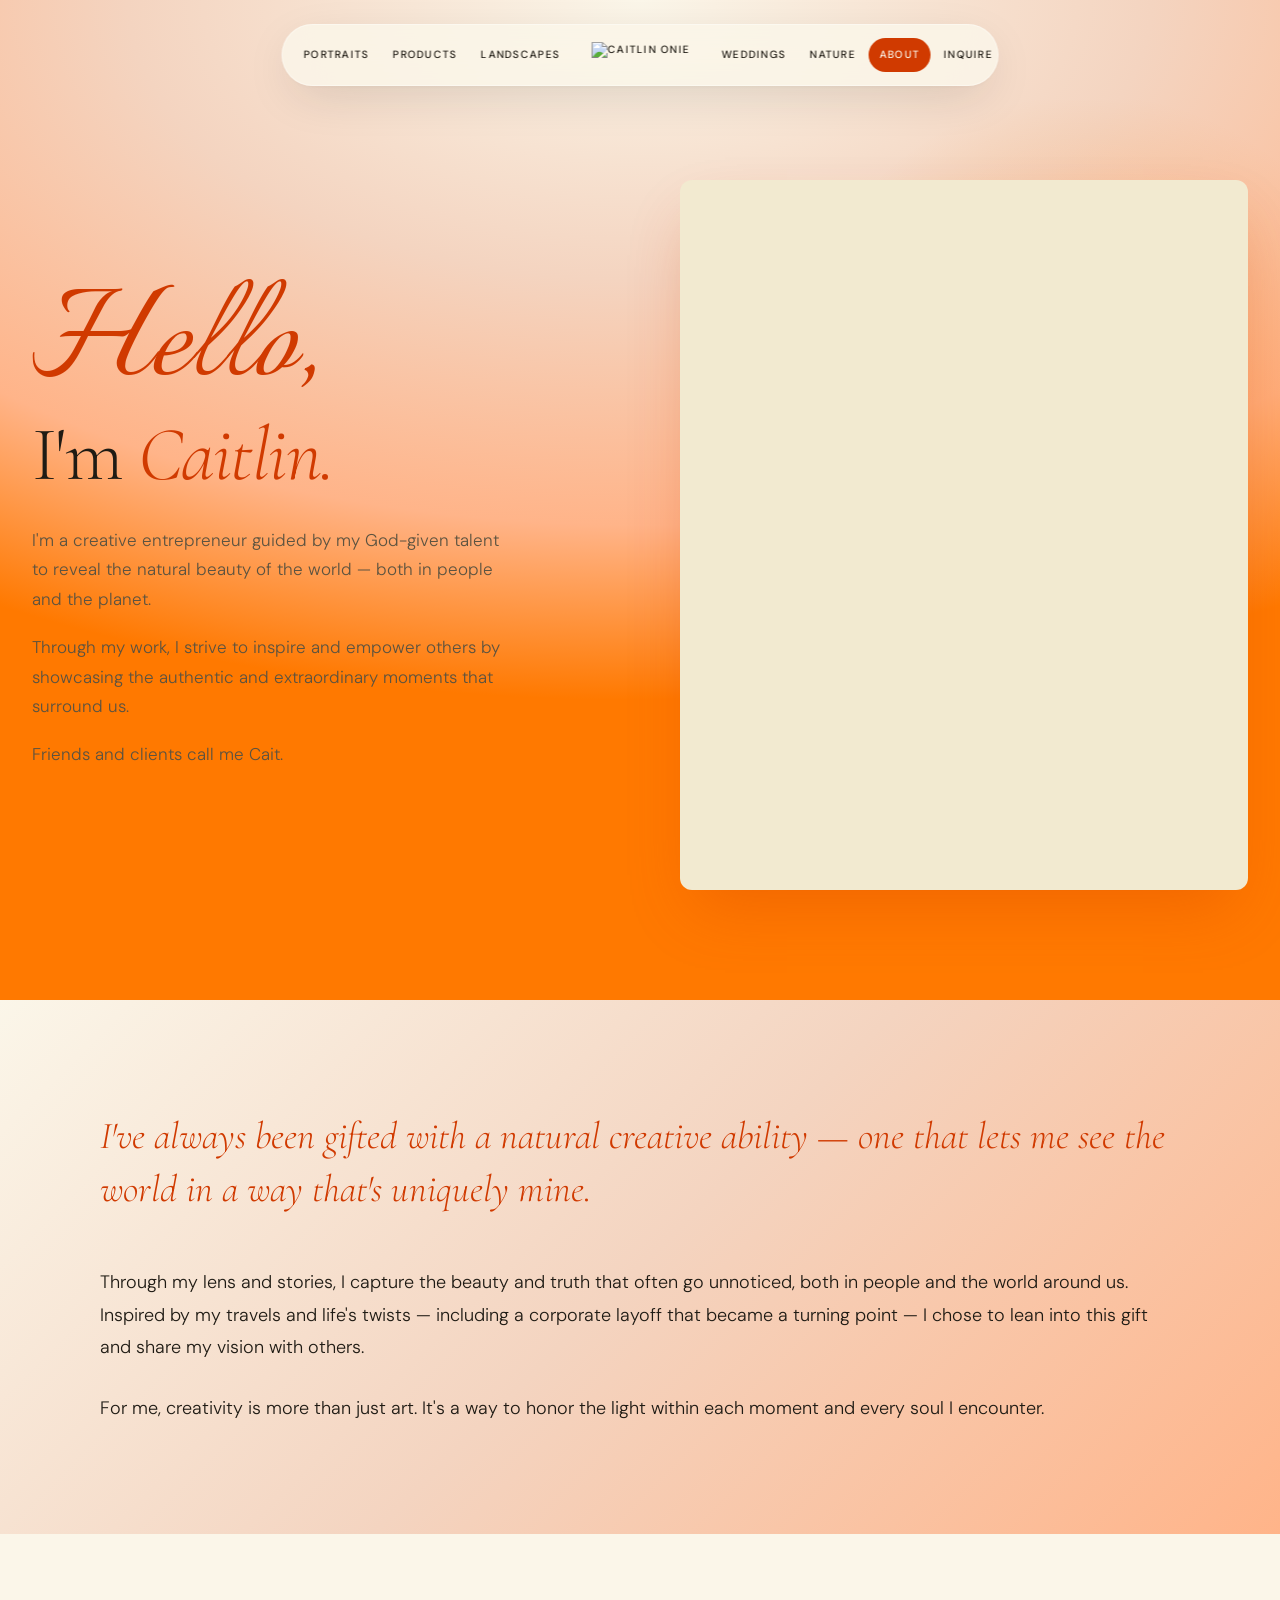
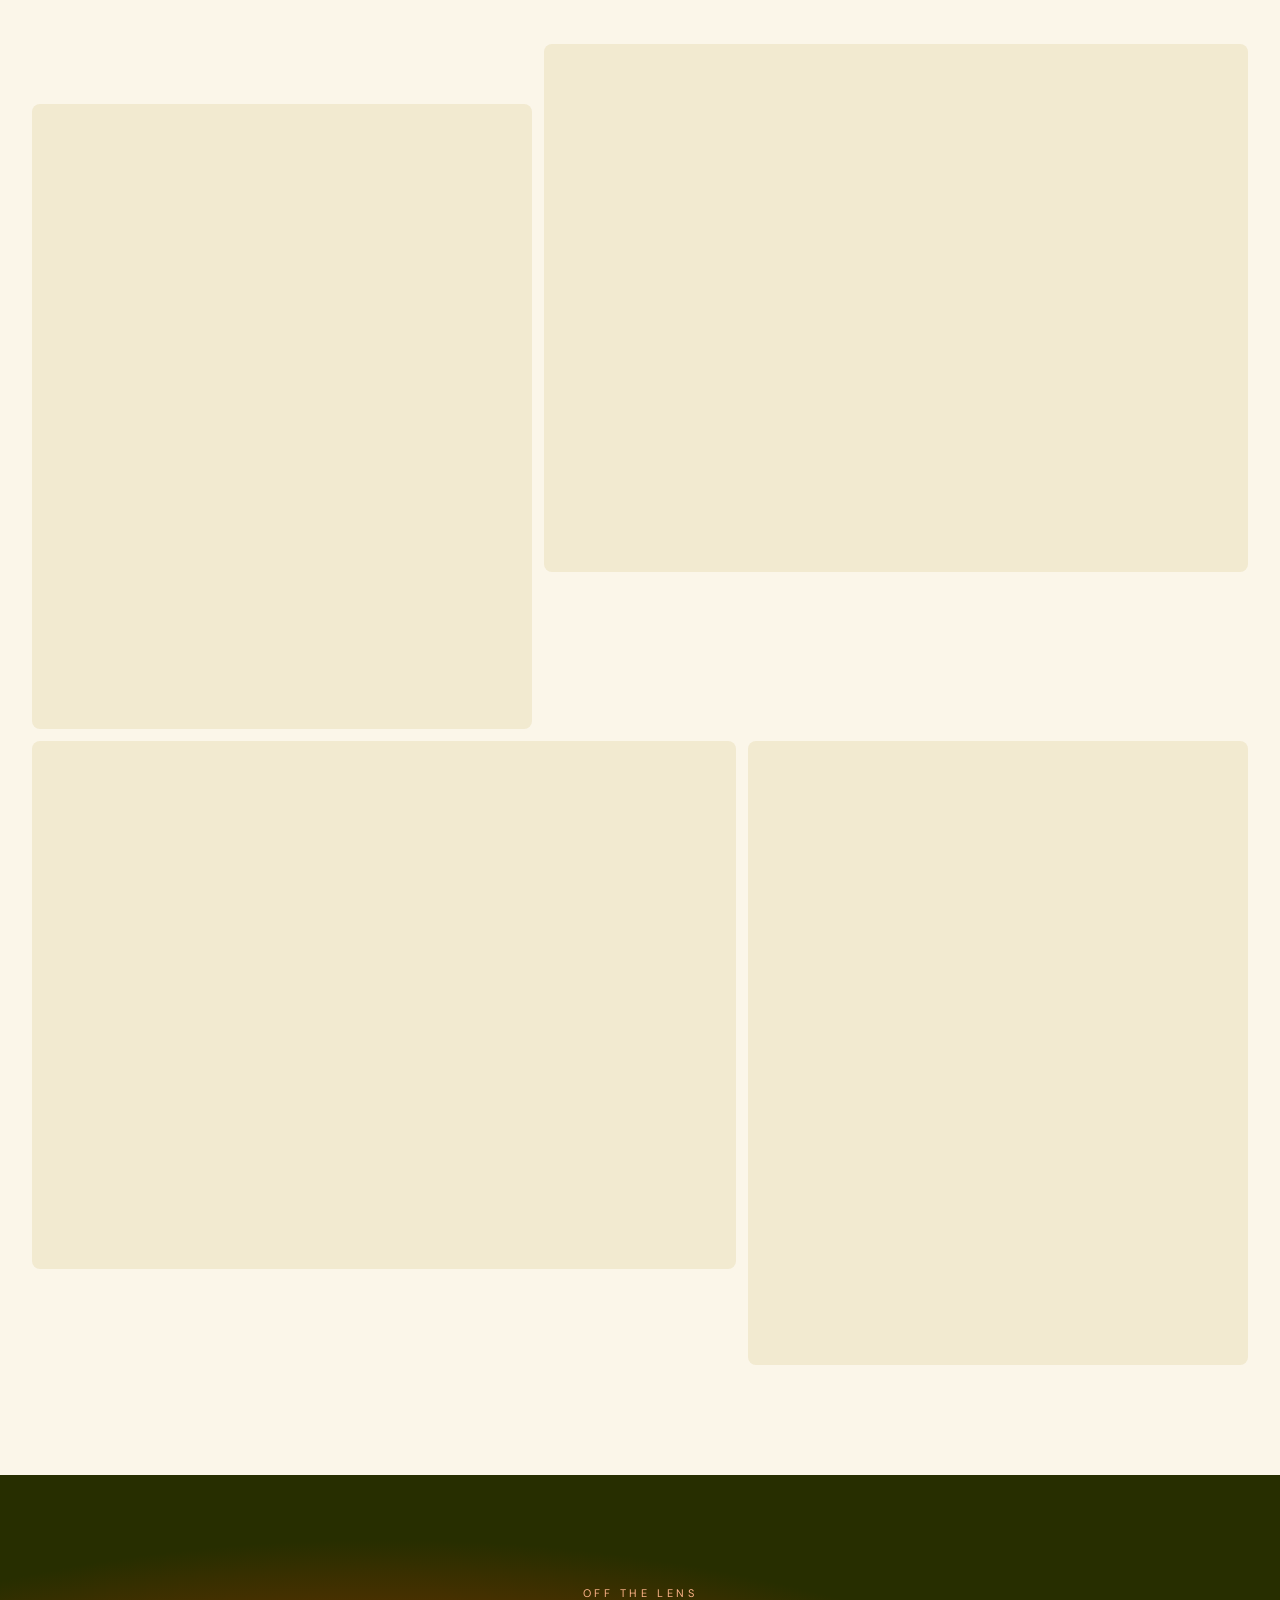
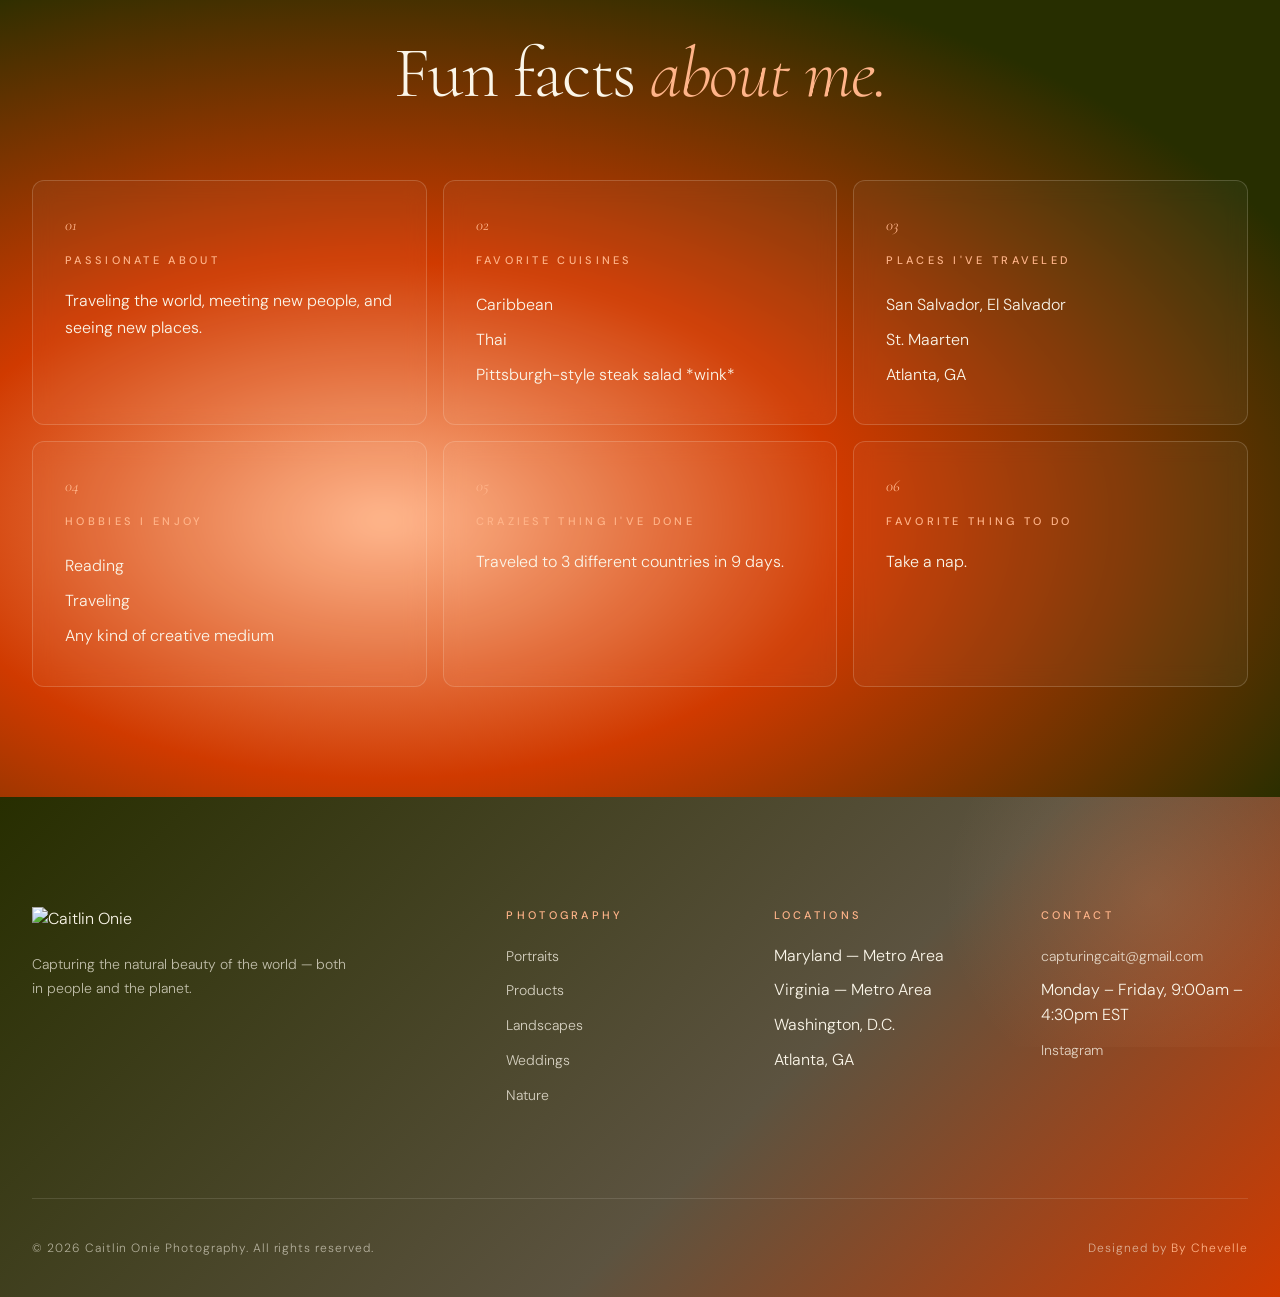
==== commit 6ceb00f5: "Add files via upload" ====
--- a/about.html
+++ b/about.html
@@ -3,7 +3,7 @@
 <head>
 <meta charset="UTF-8" />
 <meta name="viewport" content="width=device-width, initial-scale=1.0" />
-<meta name="description" content="Meet Caitlin Onie — creative entrepreneur, photographer, and traveler revealing the natural beauty of the world." />
+<meta name="description" content="Meet Caitlin Onie." />
 <title>About — Caitlin Onie Photography</title>
 <link rel="preconnect" href="https://fonts.googleapis.com">
 <link rel="preconnect" href="https://fonts.gstatic.com" crossorigin>
@@ -15,16 +15,14 @@
 
 <nav class="site-nav">
   <button class="mobile-toggle" aria-label="Menu"><span></span><span></span><span></span></button>
-  <div class="nav-links-left">
+  <div class="nav-links">
     <a href="portraits.html">Portraits</a>
     <a href="products.html">Products</a>
     <a href="landscapes.html">Landscapes</a>
+    <a href="index.html" class="nav-logo-link" aria-label="Home">
+      <img class="nav-logo-center" src="assets/images/logo-placeholder.svg" alt="Caitlin Onie">
+    </a>
     <a href="weddings.html">Weddings</a>
-  </div>
-  <a href="index.html" aria-label="Home">
-    <img class="nav-logo-center" src="" alt="Caitlin Onie">
-  </a>
-  <div class="nav-links-right">
     <a href="nature.html">Nature</a>
     <a href="about.html" class="active">About</a>
     <a href="inquire.html">Inquire</a>
--- a/styles.css
+++ b/styles.css
@@ -1,47 +1,53 @@
 /* ==========================================================================
-   Caitlin Onie Photography — Stylesheet (v2)
-   Direction: editorial, warm, modern. Orange/cream-led with green as accent.
-   Type: lighter modern serif (Cormorant) + clean grotesque (DM Sans).
+   Caitlin Onie Photography — Stylesheet (v3 — Gradient Editorial)
    ========================================================================== */
 
 :root {
-  /* Palette — orange family is the lead, palm green is accent only */
-  --clementine: #FF7900;     /* primary accent — bright */
-  --mandarin:   #D03A00;     /* deeper accent */
-  --buds:       #E4E4CE;     /* flowering buds — soft cream-yellow */
-  --cream:      #FBF6E9;     /* warm light cream — main bg */
-  --cream-deep: #F2EAD0;     /* slightly deeper cream for sections */
-  --palm:       #272E00;     /* deep green — used sparingly */
-  --olive:      #817100;     /* olive — used sparingly */
+  /* Core palette */
+  --clementine: #FF7900;
+  --mandarin:   #D03A00;
+  --buds:       #E4E4CE;
+  --cream:      #FBF6E9;
+  --cream-deep: #F2EAD0;
+  --palm:       #272E00;
+  --olive:      #817100;
+  --peach:      #FFB489;
+  --rose:       #F4D4C0;
+  --sage:       #B8B889;
 
   /* Text */
   --ink:       #1F1B14;
-  --ink-soft:  #6B5F45;
-
-  /* Type stacks — lighter, more modern */
-  --font-display: "Cormorant Garamond", "Cormorant", Georgia, serif;
+  --ink-soft:  #5C5340;
+  --ink-faded: #9A8E72;
+
+  /* Type */
+  --font-display: "Cormorant Garamond", Georgia, serif;
   --font-script:  "Italianno", cursive;
   --font-body:    "DM Sans", system-ui, sans-serif;
 
-  /* Effects */
-  --shadow:      0 14px 40px -12px rgba(208, 58, 0, 0.18);
-  --shadow-lift: 0 24px 60px -18px rgba(208, 58, 0, 0.28);
-  --shadow-nav:  0 14px 50px -12px rgba(31, 27, 20, 0.18);
   --ease-out:    cubic-bezier(0.16, 1, 0.3, 1);
   --ease-cinema: cubic-bezier(0.65, 0, 0.35, 1);
 
-  /* Default accent — overridden per category */
-  --accent:      var(--clementine);
+  /* The gradient library — these are the heart of the site */
+  --grad-sunset:    radial-gradient(ellipse 80% 60% at 70% 30%, #FFB489 0%, #FF7900 35%, #D03A00 75%, #802200 100%);
+  --grad-peach:     linear-gradient(135deg, #FBF6E9 0%, #F4D4C0 50%, #FFB489 100%);
+  --grad-botanical: linear-gradient(135deg, #FBF6E9 0%, #E4E4CE 35%, #B8B889 70%, #817100 100%);
+  --grad-twilight:  radial-gradient(ellipse 90% 70% at 30% 70%, #FFB489 0%, #D03A00 40%, #272E00 90%);
+  --grad-meadow:    linear-gradient(180deg, #E4E4CE 0%, #B8B889 60%, #817100 100%);
+  --grad-dawn:      radial-gradient(ellipse 100% 70% at 50% 0%, #FBF6E9 0%, #F4D4C0 40%, #FFB489 75%, #FF7900 100%);
+  --grad-dusk:      linear-gradient(180deg, #FBF6E9 0%, #F4D4C0 35%, #D03A00 100%);
+  --grad-deep:      linear-gradient(135deg, #272E00 0%, #5C5340 60%, #D03A00 100%);
+
+  --accent: var(--clementine);
   --accent-deep: var(--mandarin);
-  --accent-bg:   var(--buds);
-}
-
-/* Per-category accent system */
-body.cat-portraits  { --accent: var(--clementine); --accent-deep: var(--mandarin); --accent-bg: var(--buds); }
-body.cat-products   { --accent: var(--mandarin);   --accent-deep: #A82E00;         --accent-bg: var(--cream-deep); }
-body.cat-landscapes { --accent: var(--clementine); --accent-deep: var(--olive);    --accent-bg: var(--buds); }
-body.cat-weddings   { --accent: var(--mandarin);   --accent-deep: var(--clementine); --accent-bg: var(--cream-deep); }
-body.cat-nature     { --accent: var(--olive);      --accent-deep: var(--palm);     --accent-bg: var(--buds); }
+}
+
+/* Per-category accent — used sparingly */
+body.cat-portraits  { --accent: var(--clementine); --accent-deep: var(--mandarin); }
+body.cat-products   { --accent: var(--mandarin);   --accent-deep: #802200; }
+body.cat-landscapes { --accent: var(--clementine); --accent-deep: var(--olive); }
+body.cat-weddings   { --accent: var(--mandarin);   --accent-deep: var(--clementine); }
+body.cat-nature     { --accent: var(--olive);      --accent-deep: var(--palm); }
 
 * { box-sizing: border-box; margin: 0; padding: 0; }
 html { scroll-behavior: smooth; -webkit-font-smoothing: antialiased; -moz-osx-font-smoothing: grayscale; }
@@ -56,19 +62,16 @@
 img { max-width: 100%; height: auto; display: block; }
 a { color: inherit; text-decoration: none; }
 
-/* Typography utilities — lighter weights throughout */
+/* Typography utilities */
 .display {
   font-family: var(--font-display);
   font-weight: 300;
   letter-spacing: -0.02em;
   line-height: 1.05;
 }
-.display-italic {
-  font-family: var(--font-display);
+.display em {
   font-style: italic;
-  font-weight: 300;
-  letter-spacing: -0.015em;
-  line-height: 1.05;
+  font-weight: 400;
 }
 .script {
   font-family: var(--font-script);
@@ -81,69 +84,69 @@
   font-weight: 400;
   letter-spacing: 0.32em;
   text-transform: uppercase;
-  color: var(--accent-deep);
-}
-
-/* ==========================================================================
-   Floating Nav (Regal Crest inspired) — pill bubble, doesn't stick to top
+}
+
+/* ==========================================================================
+   Floating pill nav — single-row layout, no broken splits
    ========================================================================== */
 nav.site-nav {
   position: fixed;
-  top: 28px;
+  top: 24px;
   left: 50%;
   transform: translateX(-50%);
   z-index: 100;
   display: flex;
   align-items: center;
-  gap: 8px;
-  padding: 10px 14px;
-  background: rgba(251, 246, 233, 0.92);
+  gap: 4px;
+  padding: 8px 10px;
+  background: rgba(251, 246, 233, 0.85);
   backdrop-filter: blur(20px);
   -webkit-backdrop-filter: blur(20px);
   border-radius: 999px;
-  box-shadow: var(--shadow-nav);
-  border: 1px solid rgba(208, 58, 0, 0.08);
-  transition: top 0.5s var(--ease-out), padding 0.4s var(--ease-out), background 0.4s;
+  box-shadow: 0 14px 50px -12px rgba(31, 27, 20, 0.18), 0 2px 6px -2px rgba(31, 27, 20, 0.05);
+  border: 1px solid rgba(255, 255, 255, 0.4);
+  transition: top 0.5s var(--ease-out), padding 0.4s var(--ease-out);
   max-width: calc(100vw - 24px);
 }
 
-/* On home page, nav has no logo — just menu */
-body.page-home nav.site-nav { padding: 10px 22px; }
-
-/* Center logo on non-home pages */
-.nav-logo-center {
-  display: none;
-  height: 32px;
-  width: auto;
-  margin: 0 8px;
-}
-body:not(.page-home) .nav-logo-center { display: block; }
-
-.nav-links { display: flex; gap: 4px; align-items: center; }
+.nav-links {
+  display: flex;
+  gap: 2px;
+  align-items: center;
+}
 .nav-links a {
-  font-size: 11px;
+  font-family: var(--font-body);
+  font-size: 10.5px;
   font-weight: 500;
-  letter-spacing: 0.16em;
-  text-transform: uppercase;
-  color: var(--ink);
-  padding: 10px 14px;
+  letter-spacing: 0.12em;
+  text-transform: uppercase;
+  color: var(--ink);
+  padding: 9px 11px;
   border-radius: 999px;
   transition: background 0.3s, color 0.3s;
   white-space: nowrap;
-}
-.nav-links a:hover { background: rgba(208, 58, 0, 0.08); color: var(--accent-deep); }
+  display: inline-block;
+}
+.nav-links a:hover {
+  background: rgba(208, 58, 0, 0.1);
+  color: var(--mandarin);
+}
 .nav-links a.active {
-  background: var(--palm);
-  color: var(--cream);
-}
-
-/* On non-home pages, split links to either side of the centered logo */
-body:not(.page-home) .nav-links { display: contents; }
-body:not(.page-home) .nav-links-left,
-body:not(.page-home) .nav-links-right {
-  display: flex;
-  gap: 4px;
-  align-items: center;
+  background: var(--mandarin);
+  color: var(--cream);
+}
+
+/* Center logo (non-home pages) — tucked into the same flex row */
+.nav-logo-link {
+  display: none;
+  margin: 0 8px;
+  flex-shrink: 0;
+}
+body:not(.page-home) .nav-logo-link { display: inline-flex; }
+.nav-logo-center {
+  height: 26px;
+  width: auto;
+  display: block;
 }
 
 .mobile-toggle {
@@ -165,143 +168,164 @@
 .mobile-toggle.open span:nth-child(3) { transform: translateY(-6.5px) rotate(-45deg); }
 
 /* ==========================================================================
-   Home hero — full-bleed carousel, centered logo
+   Hero — sunset gradient with carousel inside a "frame"
    ========================================================================== */
 .hero-home {
   position: relative;
-  height: 100vh;
-  min-height: 760px;
-  margin: 12px;
-  border-radius: 24px;
+  min-height: 100vh;
+  padding: 100px 32px 60px;
+  background: var(--grad-dawn);
   overflow: hidden;
   display: flex;
+  flex-direction: column;
+  justify-content: center;
+  align-items: center;
+}
+
+/* Decorative orange sun-glow */
+.hero-home::before {
+  content: "";
+  position: absolute;
+  top: -20%;
+  right: -10%;
+  width: 70%;
+  height: 80%;
+  background: radial-gradient(circle, rgba(255, 121, 0, 0.45) 0%, transparent 60%);
+  pointer-events: none;
+  z-index: 1;
+}
+.hero-home::after {
+  content: "";
+  position: absolute;
+  bottom: -30%;
+  left: -10%;
+  width: 60%;
+  height: 70%;
+  background: radial-gradient(circle, rgba(208, 58, 0, 0.3) 0%, transparent 65%);
+  pointer-events: none;
+  z-index: 1;
+}
+
+.hero-content-stack {
+  position: relative;
+  z-index: 3;
+  text-align: center;
+  width: 100%;
+  max-width: 1100px;
+  margin: 0 auto;
+}
+
+.hero-eyebrow {
+  display: inline-flex;
   align-items: center;
   justify-content: center;
-}
-.hero-carousel { position: absolute; inset: 0; z-index: 1; }
+  gap: 16px;
+  margin-bottom: 28px;
+  opacity: 0;
+  animation: rise 1.2s var(--ease-out) 0.4s forwards;
+}
+.hero-eyebrow span {
+  font-family: var(--font-body);
+  font-size: 11px;
+  font-weight: 500;
+  letter-spacing: 0.34em;
+  text-transform: uppercase;
+  color: var(--mandarin);
+}
+.hero-eyebrow .line {
+  width: 40px; height: 1px;
+  background: var(--mandarin);
+  opacity: 0.5;
+}
+
+.hero-logo {
+  max-width: min(520px, 80%);
+  height: auto;
+  margin: 0 auto 28px;
+  display: block;
+  opacity: 0;
+  animation: rise 1.4s var(--ease-out) 0.7s forwards;
+  filter: drop-shadow(0 12px 40px rgba(208, 58, 0, 0.18));
+  color: var(--palm);
+}
+
+.hero-tagline {
+  font-family: var(--font-body);
+  font-size: 12px;
+  font-weight: 500;
+  letter-spacing: 0.42em;
+  text-transform: uppercase;
+  color: var(--mandarin);
+  margin-bottom: 20px;
+  opacity: 0;
+  animation: rise 1.2s var(--ease-out) 1s forwards;
+}
+
+.hero-headline {
+  font-size: clamp(32px, 4.5vw, 56px);
+  color: var(--ink);
+  margin-bottom: 32px;
+  max-width: 800px;
+  margin-left: auto;
+  margin-right: auto;
+  opacity: 0;
+  animation: rise 1.2s var(--ease-out) 1.2s forwards;
+}
+.hero-headline em { color: var(--mandarin); }
+
+.hero-cta {
+  display: inline-block;
+  padding: 16px 38px;
+  background: var(--palm);
+  color: var(--cream);
+  font-family: var(--font-body);
+  font-size: 11px;
+  font-weight: 500;
+  letter-spacing: 0.3em;
+  text-transform: uppercase;
+  border-radius: 999px;
+  transition: all 0.5s var(--ease-out);
+  opacity: 0;
+  animation: rise 1.2s var(--ease-out) 1.4s forwards;
+  margin-bottom: 60px;
+}
+.hero-cta:hover {
+  background: var(--mandarin);
+  transform: translateY(-2px);
+  box-shadow: 0 16px 40px -10px rgba(208, 58, 0, 0.5);
+}
+
+/* Carousel as a "framed" element inside the gradient */
+.hero-frame {
+  position: relative;
+  width: 100%;
+  max-width: 1100px;
+  aspect-ratio: 16/9;
+  border-radius: 16px;
+  overflow: hidden;
+  box-shadow: 0 30px 80px -20px rgba(31, 27, 20, 0.4);
+  opacity: 0;
+  animation: rise 1.4s var(--ease-out) 1.6s forwards;
+}
+
+.hero-carousel { position: absolute; inset: 0; }
 .hero-carousel-slide {
   position: absolute; inset: 0;
   background-size: cover;
   background-position: center;
   opacity: 0;
-  transform: scale(1.08);
-  transition: opacity 2.4s var(--ease-cinema), transform 9s linear;
+  transform: scale(1.06);
+  transition: opacity 2s var(--ease-cinema), transform 8s linear;
 }
 .hero-carousel-slide.active { opacity: 1; transform: scale(1); }
-.hero-overlay {
+.hero-frame-overlay {
   position: absolute; inset: 0;
-  background: linear-gradient(180deg,
-    rgba(31, 27, 20, 0.2) 0%,
-    rgba(31, 27, 20, 0.05) 35%,
-    rgba(208, 58, 0, 0.35) 100%);
-  z-index: 2;
-}
-
-.hero-content {
-  position: relative;
-  z-index: 3;
-  text-align: center;
-  color: var(--cream);
-  padding: 0 24px;
-  max-width: 1000px;
-}
-.hero-eyebrow {
-  display: flex;
-  align-items: center;
-  justify-content: center;
-  gap: 18px;
-  margin-bottom: 36px;
-  opacity: 0;
-  animation: rise 1.2s var(--ease-out) 0.6s forwards;
-}
-.hero-eyebrow span {
-  font-family: var(--font-body);
-  font-size: 11px;
-  font-weight: 400;
-  letter-spacing: 0.34em;
-  text-transform: uppercase;
-}
-.hero-eyebrow .line { width: 60px; height: 1px; background: var(--cream); opacity: 0.6; }
-
-/* Real logo image, centered */
-.hero-logo {
-  max-width: min(580px, 90%);
-  height: auto;
-  margin: 0 auto;
-  display: block;
-  opacity: 0;
-  animation: rise 1.4s var(--ease-out) 0.9s forwards;
-  filter: drop-shadow(0 10px 40px rgba(31, 27, 20, 0.35));
-}
-
-.hero-tagline {
-  font-family: var(--font-body);
-  font-size: 12px;
-  font-weight: 400;
-  letter-spacing: 0.42em;
-  text-transform: uppercase;
-  margin-top: 36px;
-  margin-bottom: 40px;
-  opacity: 0;
-  animation: rise 1.2s var(--ease-out) 1.4s forwards;
-}
-.hero-cta {
-  display: inline-block;
-  padding: 16px 38px;
-  background: var(--cream);
-  color: var(--mandarin);
-  font-family: var(--font-body);
-  font-size: 11px;
-  font-weight: 500;
-  letter-spacing: 0.3em;
-  text-transform: uppercase;
-  border-radius: 999px;
-  transition: all 0.5s var(--ease-out);
-  opacity: 0;
-  animation: rise 1.2s var(--ease-out) 1.7s forwards;
-}
-.hero-cta:hover {
-  background: var(--mandarin);
-  color: var(--cream);
-  transform: translateY(-2px);
-  box-shadow: 0 12px 30px -8px rgba(31, 27, 20, 0.4);
-}
-.hero-bottom-meta {
-  position: absolute;
-  bottom: 32px;
-  left: 32px;
-  right: 32px;
-  z-index: 3;
-  display: flex;
-  justify-content: space-between;
-  align-items: flex-end;
-  color: var(--cream);
-  font-size: 11px;
-  letter-spacing: 0.26em;
-  text-transform: uppercase;
-  opacity: 0;
-  animation: rise 1.4s var(--ease-out) 2s forwards;
-}
-.hero-scroll-cue { display: flex; align-items: center; gap: 10px; }
-.hero-scroll-cue::before {
-  content: "";
-  width: 24px; height: 1px;
-  background: var(--cream);
-  animation: scroll-cue 2s ease-in-out infinite;
-}
-@keyframes scroll-cue {
-  0%, 100% { transform: scaleX(0.4); transform-origin: left; }
-  50% { transform: scaleX(1); transform-origin: left; }
-}
-
-@keyframes rise {
-  from { opacity: 0; transform: translateY(28px); }
-  to { opacity: 1; transform: translateY(0); }
-}
-
+  background: linear-gradient(180deg, transparent 60%, rgba(31, 27, 20, 0.4) 100%);
+  pointer-events: none;
+}
 .hero-dots {
   position: absolute;
-  bottom: 32px;
+  bottom: 20px;
   left: 50%;
   transform: translateX(-50%);
   z-index: 3;
@@ -310,37 +334,43 @@
 }
 .hero-dot {
   width: 24px; height: 2px;
-  background: rgba(251, 246, 233, 0.4);
+  background: rgba(251, 246, 233, 0.45);
   border: none; padding: 0; cursor: pointer;
   transition: background 0.4s;
 }
 .hero-dot.active { background: var(--cream); }
 
-/* ==========================================================================
-   Section base
-   ========================================================================== */
-section { padding: 110px 40px; position: relative; }
+@keyframes rise {
+  from { opacity: 0; transform: translateY(28px); }
+  to { opacity: 1; transform: translateY(0); }
+}
+
+/* ==========================================================================
+   Generic section
+   ========================================================================== */
+section { position: relative; }
 .container { max-width: 1280px; margin: 0 auto; }
 
-.section-eyebrow {
-  display: flex; align-items: center; gap: 14px;
-  margin-bottom: 24px;
-}
-.section-eyebrow .num {
-  font-family: var(--font-display);
-  font-style: italic;
-  font-size: 16px;
-  color: var(--accent);
-}
-.section-eyebrow .line { width: 40px; height: 1px; background: var(--accent); }
-
-/* ==========================================================================
-   Categories grid — 3 on top, 2 on bottom, tighter
+/* ==========================================================================
+   Categories — peach gradient panel, 3+2 grid
    ========================================================================== */
 .categories {
-  padding: 110px 40px 100px;
-  background: var(--cream);
-}
+  padding: 130px 32px 130px;
+  background: var(--grad-peach);
+  position: relative;
+  overflow: hidden;
+}
+.categories::before {
+  content: "";
+  position: absolute;
+  top: -10%;
+  left: -5%;
+  width: 50%;
+  height: 60%;
+  background: radial-gradient(circle, rgba(255, 121, 0, 0.18) 0%, transparent 70%);
+  pointer-events: none;
+}
+
 .categories-header {
   display: flex;
   align-items: flex-end;
@@ -348,12 +378,23 @@
   margin-bottom: 56px;
   gap: 40px;
   flex-wrap: wrap;
+  position: relative;
+  z-index: 2;
+}
+.categories-eyebrow {
+  font-family: var(--font-body);
+  font-size: 11px;
+  letter-spacing: 0.32em;
+  text-transform: uppercase;
+  color: var(--mandarin);
+  margin-bottom: 18px;
+  display: block;
 }
 .categories-title {
   font-size: clamp(44px, 6.5vw, 88px);
   max-width: 760px;
-}
-.categories-title em { font-style: italic; color: var(--accent-deep); }
+  color: var(--ink);
+}
 .categories-blurb {
   max-width: 360px;
   font-size: 15px;
@@ -361,26 +402,25 @@
   color: var(--ink-soft);
 }
 
-/* 3 on top, 2 on bottom — tight 6px gap, no big gaps */
 .categories-grid {
   display: grid;
   grid-template-columns: repeat(6, 1fr);
-  gap: 6px;
+  gap: 8px;
+  position: relative;
+  z-index: 2;
 }
 .category-card {
   position: relative;
   overflow: hidden;
-  border-radius: 8px;
+  border-radius: 12px;
   cursor: pointer;
   display: block;
   background: var(--palm);
   aspect-ratio: 4/5;
 }
-/* Top row: 3 columns of 2 each (3 × 2 = 6) */
 .category-card:nth-child(1),
 .category-card:nth-child(2),
 .category-card:nth-child(3) { grid-column: span 2; }
-/* Bottom row: 2 columns of 3 each (2 × 3 = 6) */
 .category-card:nth-child(4),
 .category-card:nth-child(5) {
   grid-column: span 3;
@@ -390,12 +430,13 @@
   position: absolute; inset: 0;
   background-size: cover;
   background-position: center;
+  background-color: var(--palm);
   transition: transform 1.4s var(--ease-cinema);
 }
 .category-card:hover .category-card-img { transform: scale(1.06); }
 .category-card-overlay {
   position: absolute; inset: 0;
-  background: linear-gradient(180deg, transparent 35%, rgba(31, 27, 20, 0.78) 100%);
+  background: linear-gradient(180deg, transparent 30%, rgba(31, 27, 20, 0.7) 100%);
   z-index: 2;
 }
 .category-card-meta {
@@ -412,6 +453,7 @@
   font-style: italic;
   font-weight: 400;
   font-size: 16px;
+  opacity: 0.9;
 }
 .category-card-bottom {
   display: flex;
@@ -421,9 +463,9 @@
 .category-card-name {
   font-family: var(--font-display);
   font-weight: 300;
-  font-size: clamp(28px, 3vw, 44px);
+  font-size: clamp(28px, 3vw, 42px);
   line-height: 1;
-  letter-spacing: -0.02em;
+  letter-spacing: -0.015em;
 }
 .category-card-arrow {
   width: 42px; height: 42px;
@@ -436,22 +478,33 @@
   flex-shrink: 0;
 }
 .category-card:hover .category-card-arrow {
-  background: var(--clementine);
-  border-color: var(--clementine);
-  color: var(--cream);
+  background: var(--cream);
+  border-color: var(--cream);
+  color: var(--mandarin);
   transform: rotate(-45deg);
 }
 .category-card-arrow svg { width: 14px; height: 14px; }
 
 /* ==========================================================================
-   About section — expanded for home page
+   About home — botanical gradient
    ========================================================================== */
 .about-home {
-  padding: 130px 40px;
-  background: var(--accent-bg);
-  position: relative;
-  overflow: hidden;
-}
+  padding: 130px 32px;
+  background: var(--grad-botanical);
+  position: relative;
+  overflow: hidden;
+}
+.about-home::before {
+  content: "";
+  position: absolute;
+  top: 20%;
+  right: -15%;
+  width: 50%;
+  height: 60%;
+  background: radial-gradient(circle, rgba(255, 121, 0, 0.2) 0%, transparent 65%);
+  pointer-events: none;
+}
+
 .about-home-grid {
   display: grid;
   grid-template-columns: 1fr 1.1fr;
@@ -459,6 +512,8 @@
   align-items: center;
   max-width: 1280px;
   margin: 0 auto;
+  position: relative;
+  z-index: 2;
 }
 .about-home-images {
   position: relative;
@@ -469,23 +524,26 @@
   inset: 0;
   background-size: cover;
   background-position: center;
+  background-color: var(--cream-deep);
   border-radius: 12px;
-  box-shadow: var(--shadow);
+  box-shadow: 0 30px 60px -20px rgba(39, 46, 0, 0.4);
 }
 .about-home-img-accent {
   position: absolute;
-  bottom: -40px;
-  right: -40px;
+  bottom: -30px;
+  right: -30px;
   width: 50%;
   aspect-ratio: 3/4;
   background-size: cover;
   background-position: center;
+  background-color: var(--cream-deep);
   border-radius: 8px;
-  box-shadow: var(--shadow-lift);
+  box-shadow: 0 20px 50px -15px rgba(39, 46, 0, 0.35);
   border: 6px solid var(--cream);
 }
 
 .about-home-content .label {
+  color: var(--mandarin);
   margin-bottom: 22px;
   display: block;
 }
@@ -493,8 +551,8 @@
   font-family: var(--font-script);
   font-size: clamp(72px, 10vw, 120px);
   line-height: 0.85;
-  color: var(--accent-deep);
-  margin-bottom: -10px;
+  color: var(--mandarin);
+  margin-bottom: -8px;
   display: block;
 }
 .about-home-title {
@@ -502,10 +560,7 @@
   margin-bottom: 32px;
   color: var(--ink);
 }
-.about-home-title em { font-style: italic; color: var(--accent-deep); }
-.about-home-body {
-  margin-bottom: 36px;
-}
+.about-home-title em { font-style: italic; color: var(--mandarin); }
 .about-home-body p {
   font-size: 17px;
   line-height: 1.75;
@@ -526,18 +581,18 @@
 .about-home-stats {
   display: grid;
   grid-template-columns: repeat(3, 1fr);
-  gap: 32px;
-  margin-bottom: 36px;
+  gap: 28px;
+  margin: 36px 0;
   padding: 28px 0;
-  border-top: 1px solid rgba(208, 58, 0, 0.15);
-  border-bottom: 1px solid rgba(208, 58, 0, 0.15);
+  border-top: 1px solid rgba(31, 27, 20, 0.15);
+  border-bottom: 1px solid rgba(31, 27, 20, 0.15);
 }
 .about-home-stat-num {
   font-family: var(--font-display);
   font-weight: 300;
   font-size: clamp(32px, 4vw, 48px);
   line-height: 1;
-  color: var(--accent-deep);
+  color: var(--mandarin);
   margin-bottom: 6px;
 }
 .about-home-stat-label {
@@ -554,27 +609,113 @@
   font-size: 12px;
   letter-spacing: 0.3em;
   text-transform: uppercase;
-  color: var(--accent-deep);
+  color: var(--ink);
   padding-bottom: 6px;
-  border-bottom: 1px solid var(--accent-deep);
-  transition: gap 0.4s var(--ease-out);
-}
-.about-home-link:hover { gap: 22px; }
+  border-bottom: 1px solid var(--ink);
+  transition: gap 0.4s var(--ease-out), color 0.3s;
+}
+.about-home-link:hover { gap: 22px; color: var(--mandarin); border-bottom-color: var(--mandarin); }
 .about-home-link svg { width: 16px; height: 16px; }
 
 /* ==========================================================================
-   Social section
+   Travel — twilight gradient strip
+   ========================================================================== */
+.travel-strip {
+  padding: 130px 32px;
+  background: var(--grad-twilight);
+  color: var(--cream);
+  text-align: center;
+  position: relative;
+  overflow: hidden;
+}
+.travel-strip-eyebrow {
+  font-size: 11px;
+  letter-spacing: 0.34em;
+  text-transform: uppercase;
+  color: var(--peach);
+  margin-bottom: 24px;
+  display: block;
+}
+.travel-strip-title {
+  font-size: clamp(40px, 6vw, 84px);
+  margin-bottom: 28px;
+  max-width: 900px;
+  margin-left: auto;
+  margin-right: auto;
+  color: var(--cream);
+}
+.travel-strip-title em { color: var(--peach); }
+.travel-strip-body {
+  max-width: 640px;
+  margin: 0 auto;
+  font-size: 17px;
+  line-height: 1.75;
+  color: rgba(251, 246, 233, 0.85);
+  margin-bottom: 56px;
+}
+.travel-strip-places {
+  display: flex;
+  justify-content: center;
+  flex-wrap: wrap;
+  gap: 12px 18px;
+  max-width: 800px;
+  margin: 0 auto;
+}
+.travel-strip-place {
+  font-family: var(--font-display);
+  font-style: italic;
+  font-weight: 300;
+  font-size: clamp(22px, 2.6vw, 32px);
+  color: var(--cream);
+  letter-spacing: -0.01em;
+}
+.travel-strip-place::after {
+  content: "•";
+  margin-left: 22px;
+  color: var(--peach);
+  font-style: normal;
+}
+.travel-strip-place:last-child::after { content: ""; }
+
+/* ==========================================================================
+   Social
    ========================================================================== */
 .social {
-  padding: 120px 40px;
+  padding: 130px 32px;
   text-align: center;
   background: var(--cream);
-}
+  position: relative;
+  overflow: hidden;
+}
+.social::before {
+  content: "";
+  position: absolute;
+  top: 10%;
+  right: -10%;
+  width: 40%;
+  height: 60%;
+  background: radial-gradient(circle, rgba(255, 180, 137, 0.4) 0%, transparent 70%);
+  pointer-events: none;
+}
+.social::after {
+  content: "";
+  position: absolute;
+  bottom: -10%;
+  left: -5%;
+  width: 35%;
+  height: 50%;
+  background: radial-gradient(circle, rgba(228, 228, 206, 0.6) 0%, transparent 70%);
+  pointer-events: none;
+}
+
+.social-inner { position: relative; z-index: 2; }
+
 .social-title {
   font-size: clamp(40px, 6vw, 80px);
   margin-bottom: 14px;
-}
-.social-title em { font-style: italic; color: var(--accent-deep); }
+  color: var(--ink);
+}
+.social-title em { color: var(--mandarin); }
 .social-handle {
   font-size: 13px;
   letter-spacing: 0.24em;
@@ -583,11 +724,11 @@
   margin-bottom: 56px;
   display: inline-block;
 }
-.social-handle a { color: var(--accent-deep); }
+.social-handle a { color: var(--mandarin); }
 .social-grid {
   display: grid;
   grid-template-columns: repeat(5, 1fr);
-  gap: 6px;
+  gap: 8px;
   max-width: 1280px;
   margin: 0 auto;
 }
@@ -595,9 +736,9 @@
   position: relative;
   aspect-ratio: 1;
   overflow: hidden;
-  border-radius: 6px;
+  border-radius: 8px;
   display: block;
-  background: var(--palm);
+  background: var(--cream-deep);
 }
 .social-tile-img {
   position: absolute; inset: 0;
@@ -626,25 +767,40 @@
 .social-tile:hover .social-tile-overlay svg { opacity: 1; transform: scale(1); }
 
 /* ==========================================================================
-   Footer — uses uploaded logo, not text
+   Footer — deep palm gradient
    ========================================================================== */
 footer.site-footer {
-  background: var(--palm);
-  color: var(--cream);
-  padding: 100px 40px 40px;
-}
+  background: var(--grad-deep);
+  color: var(--cream);
+  padding: 110px 32px 40px;
+  position: relative;
+  overflow: hidden;
+}
+footer.site-footer::before {
+  content: "";
+  position: absolute;
+  top: -10%;
+  right: -10%;
+  width: 40%;
+  height: 60%;
+  background: radial-gradient(circle, rgba(255, 180, 137, 0.15) 0%, transparent 70%);
+  pointer-events: none;
+}
+
 .footer-grid {
   display: grid;
   grid-template-columns: 2fr 1fr 1fr 1fr;
   gap: 60px;
   max-width: 1280px;
   margin: 0 auto 80px;
+  position: relative;
+  z-index: 2;
 }
 .footer-logo {
-  max-width: 280px;
+  max-width: 260px;
   height: auto;
   margin-bottom: 22px;
-  filter: brightness(0) invert(1) brightness(0.96);
+  color: var(--cream);
 }
 .footer-brand p {
   font-size: 14px;
@@ -658,7 +814,7 @@
   font-weight: 500;
   letter-spacing: 0.3em;
   text-transform: uppercase;
-  color: var(--clementine);
+  color: var(--peach);
   margin-bottom: 20px;
 }
 .footer-col ul { list-style: none; }
@@ -668,7 +824,7 @@
   color: rgba(251, 246, 233, 0.78);
   transition: color 0.3s;
 }
-.footer-col a:hover { color: var(--clementine); }
+.footer-col a:hover { color: var(--peach); }
 .footer-bottom {
   max-width: 1280px;
   margin: 0 auto;
@@ -682,75 +838,110 @@
   font-size: 12px;
   color: rgba(251, 246, 233, 0.6);
   letter-spacing: 0.08em;
-}
-.footer-bottom a { color: var(--clementine); }
-
-/* ==========================================================================
-   Category page — hero
+  position: relative;
+  z-index: 2;
+}
+.footer-bottom a { color: var(--peach); }
+
+/* ==========================================================================
+   Category page — full-bleed gradient hero with photo frame
    ========================================================================== */
 .cat-hero {
   position: relative;
-  height: 78vh;
-  min-height: 600px;
-  margin: 12px;
-  border-radius: 24px;
+  min-height: 90vh;
+  padding: 140px 32px 80px;
+  background: var(--grad-dusk);
   overflow: hidden;
   display: flex;
-  align-items: flex-end;
-}
-.cat-hero-img {
-  position: absolute; inset: 0;
+  flex-direction: column;
+  align-items: center;
+  justify-content: center;
+}
+body.cat-portraits  .cat-hero { background: var(--grad-dawn); }
+body.cat-products   .cat-hero { background: var(--grad-sunset); }
+body.cat-landscapes .cat-hero { background: var(--grad-meadow); }
+body.cat-weddings   .cat-hero { background: var(--grad-peach); }
+body.cat-nature     .cat-hero { background: var(--grad-botanical); }
+
+.cat-hero::before {
+  content: "";
+  position: absolute;
+  top: 10%; right: -10%;
+  width: 50%; height: 60%;
+  background: radial-gradient(circle, rgba(255, 180, 137, 0.4) 0%, transparent 70%);
+  pointer-events: none;
+}
+
+.cat-hero-content {
+  position: relative;
+  z-index: 2;
+  text-align: center;
+  max-width: 1100px;
+  width: 100%;
+}
+.cat-hero-eyebrow {
+  font-size: 11px;
+  letter-spacing: 0.34em;
+  text-transform: uppercase;
+  color: var(--mandarin);
+  margin-bottom: 20px;
+  display: block;
+}
+body.cat-landscapes .cat-hero-eyebrow,
+body.cat-nature .cat-hero-eyebrow { color: var(--palm); }
+
+.cat-hero-title {
+  font-size: clamp(64px, 11vw, 168px);
+  color: var(--ink);
+  letter-spacing: -0.025em;
+  margin-bottom: 24px;
+  font-weight: 300;
+}
+.cat-hero-title em { font-style: italic; color: var(--mandarin); }
+body.cat-landscapes .cat-hero-title em,
+body.cat-nature .cat-hero-title em { color: var(--palm); }
+
+.cat-hero-meta {
+  display: flex;
+  justify-content: center;
+  gap: 24px;
+  flex-wrap: wrap;
+  font-size: 12px;
+  letter-spacing: 0.26em;
+  text-transform: uppercase;
+  color: var(--ink-soft);
+  margin-bottom: 50px;
+}
+.cat-hero-meta span { position: relative; }
+.cat-hero-meta span:not(:last-child)::after {
+  content: "•";
+  margin-left: 24px;
+  color: var(--mandarin);
+}
+
+.cat-hero-frame {
+  position: relative;
+  width: 100%;
+  max-width: 1100px;
+  aspect-ratio: 16/9;
+  border-radius: 16px;
+  overflow: hidden;
   background-size: cover;
   background-position: center;
-  z-index: 1;
-}
-.cat-hero-overlay {
-  position: absolute; inset: 0;
-  background: linear-gradient(180deg, rgba(31, 27, 20, 0.15) 0%, rgba(208, 58, 0, 0.55) 100%);
-  z-index: 2;
-}
-.cat-hero-content {
-  position: relative;
-  z-index: 3;
-  padding: 60px;
-  color: var(--cream);
-  width: 100%;
-  display: flex;
-  justify-content: space-between;
-  align-items: flex-end;
-  gap: 40px;
-}
-.cat-hero-title-block .label {
-  color: var(--cream);
-  margin-bottom: 18px;
-  display: block;
-  opacity: 0.85;
-}
-.cat-hero-title {
-  font-size: clamp(60px, 9vw, 144px);
-  color: var(--cream);
-  letter-spacing: -0.02em;
-  font-weight: 300;
-}
-.cat-hero-title em { font-style: italic; }
-.cat-hero-meta {
-  font-size: 12px;
-  letter-spacing: 0.24em;
-  text-transform: uppercase;
-  text-align: right;
-  line-height: 1.8;
-  opacity: 0.85;
-}
-
-/* ==========================================================================
-   Category page — intro
+  background-color: var(--palm);
+  box-shadow: 0 30px 80px -20px rgba(31, 27, 20, 0.4);
+}
+
+/* ==========================================================================
+   Category intro
    ========================================================================== */
 .cat-intro {
-  padding: 110px 40px;
+  padding: 110px 32px;
   text-align: center;
+  background: var(--cream);
 }
 .cat-intro p {
-  max-width: 800px;
+  max-width: 780px;
   margin: 0 auto;
   font-family: var(--font-display);
   font-style: italic;
@@ -761,11 +952,11 @@
 }
 
 /* ==========================================================================
-   Gallery — true masonry-style flow with NO gaps in placement
-   Uses a balanced 12-col grid with denser packing
+   Gallery — row-spanning grid that fills gaps
    ========================================================================== */
 .gallery {
-  padding: 40px 40px 110px;
+  padding: 40px 32px 110px;
+  background: var(--cream);
 }
 .gallery-grid {
   max-width: 1320px;
@@ -779,7 +970,7 @@
 .gallery-item {
   position: relative;
   overflow: hidden;
-  border-radius: 6px;
+  border-radius: 8px;
   background: var(--cream-deep);
 }
 .gallery-item-img {
@@ -804,7 +995,6 @@
 }
 .gallery-item:hover .gallery-item-caption { opacity: 1; transform: translateY(0); }
 
-/* Gallery sizes use row-span to fill all gaps */
 .gallery-item.size-tall   { grid-column: span 4; grid-row: span 8; }
 .gallery-item.size-wide   { grid-column: span 6; grid-row: span 5; }
 .gallery-item.size-square { grid-column: span 4; grid-row: span 6; }
@@ -815,22 +1005,36 @@
 .gallery-item.size-half-wide { grid-column: span 8; grid-row: span 6; }
 
 /* ==========================================================================
-   Pricing tiles — Products page
+   Pricing — products page
    ========================================================================== */
 .pricing {
-  padding: 50px 40px 110px;
-  background: var(--accent-bg);
-}
+  padding: 80px 32px 120px;
+  background: var(--grad-peach);
+  position: relative;
+  overflow: hidden;
+}
+.pricing::before {
+  content: "";
+  position: absolute;
+  top: -10%; right: -10%;
+  width: 50%; height: 60%;
+  background: radial-gradient(circle, rgba(208, 58, 0, 0.18) 0%, transparent 70%);
+  pointer-events: none;
+}
+
 .pricing-header {
   max-width: 1280px;
   margin: 0 auto 56px;
   text-align: center;
+  position: relative;
+  z-index: 2;
 }
 .pricing-title {
   font-size: clamp(40px, 6vw, 72px);
   margin-bottom: 14px;
-}
-.pricing-title em { font-style: italic; color: var(--accent-deep); }
+  color: var(--ink);
+}
+.pricing-title em { color: var(--mandarin); }
 .pricing-blurb {
   max-width: 560px;
   margin: 0 auto;
@@ -844,11 +1048,13 @@
   display: grid;
   grid-template-columns: repeat(3, 1fr);
   gap: 20px;
+  position: relative;
+  z-index: 2;
 }
 .pricing-card {
   background: var(--cream);
   padding: 44px 34px;
-  border-radius: 14px;
+  border-radius: 16px;
   display: flex;
   flex-direction: column;
   position: relative;
@@ -856,21 +1062,22 @@
   transition: transform 0.6s var(--ease-out), box-shadow 0.6s var(--ease-out);
   border: 1px solid rgba(208, 58, 0, 0.08);
 }
-.pricing-card:hover { transform: translateY(-6px); box-shadow: var(--shadow-lift); }
+.pricing-card:hover { transform: translateY(-6px); box-shadow: 0 30px 60px -20px rgba(208, 58, 0, 0.3); }
 .pricing-card.featured {
-  background: var(--mandarin);
-  color: var(--cream);
-  border-color: var(--mandarin);
+  background: var(--grad-sunset);
+  color: var(--cream);
+  border-color: transparent;
 }
 .pricing-card.featured h3,
 .pricing-card.featured .price { color: var(--cream); }
 .pricing-card.featured .label { color: var(--cream); opacity: 0.85; }
 .pricing-card.featured ul li::before { background: var(--cream); }
+.pricing-card.featured li { border-bottom-color: rgba(251, 246, 233, 0.18); }
 .pricing-card.featured .pricing-cta {
   background: var(--cream);
   color: var(--mandarin);
 }
-.pricing-card .label { margin-bottom: 14px; }
+.pricing-card .label { color: var(--mandarin); margin-bottom: 14px; }
 .pricing-card h3 {
   font-family: var(--font-display);
   font-weight: 300;
@@ -896,24 +1103,19 @@
   font-family: var(--font-body);
 }
 .pricing-card.featured .price-suffix { color: rgba(251, 246, 233, 0.7); }
-.pricing-card ul {
-  list-style: none;
-  margin-bottom: 32px;
-  flex: 1;
-}
+.pricing-card ul { list-style: none; margin-bottom: 32px; flex: 1; }
 .pricing-card li {
   font-size: 14px;
   padding: 10px 0 10px 22px;
   position: relative;
   border-bottom: 1px solid rgba(31, 27, 20, 0.07);
 }
-.pricing-card.featured li { border-bottom-color: rgba(251, 246, 233, 0.12); }
 .pricing-card li::before {
   content: "";
   position: absolute;
   left: 0; top: 17px;
   width: 7px; height: 7px;
-  background: var(--accent);
+  background: var(--mandarin);
   border-radius: 50%;
 }
 .pricing-card li:last-child { border-bottom: none; }
@@ -930,7 +1132,7 @@
   border-radius: 999px;
   transition: all 0.4s var(--ease-out);
 }
-.pricing-cta:hover { background: var(--clementine); transform: translateY(-2px); }
+.pricing-cta:hover { background: var(--palm); transform: translateY(-2px); }
 
 /* ==========================================================================
    Next category teaser
@@ -940,27 +1142,26 @@
   height: 60vh;
   min-height: 480px;
   overflow: hidden;
-  margin: 0 12px 12px;
-  border-radius: 24px;
+  margin: 0;
   display: flex;
   align-items: center;
   justify-content: center;
   cursor: pointer;
+  background: var(--palm);
 }
 .next-cat-img {
   position: absolute; inset: 0;
   background-size: cover;
   background-position: center;
   transition: transform 2s var(--ease-cinema);
-}
-.next-cat:hover .next-cat-img { transform: scale(1.04); }
+  opacity: 0.6;
+}
+.next-cat:hover .next-cat-img { transform: scale(1.04); opacity: 0.7; }
 .next-cat-overlay {
   position: absolute; inset: 0;
-  background: rgba(31, 27, 20, 0.55);
+  background: linear-gradient(135deg, rgba(208, 58, 0, 0.5) 0%, rgba(31, 27, 20, 0.7) 100%);
   z-index: 2;
-  transition: background 0.6s;
-}
-.next-cat:hover .next-cat-overlay { background: rgba(208, 58, 0, 0.5); }
+}
 .next-cat-content {
   position: relative;
   z-index: 3;
@@ -968,8 +1169,7 @@
   color: var(--cream);
 }
 .next-cat-content .label {
-  color: var(--cream);
-  opacity: 0.85;
+  color: var(--peach);
   margin-bottom: 16px;
   display: block;
 }
@@ -979,7 +1179,7 @@
   letter-spacing: -0.02em;
   font-weight: 300;
 }
-.next-cat-content .display em { font-style: italic; }
+.next-cat-content .display em { color: var(--peach); }
 .next-cat-arrow {
   margin-top: 28px;
   display: inline-flex;
@@ -997,9 +1197,20 @@
    About page
    ========================================================================== */
 .about-hero {
-  padding: 200px 40px 100px;
-  background: var(--cream);
-}
+  padding: 180px 32px 110px;
+  background: var(--grad-dawn);
+  position: relative;
+  overflow: hidden;
+}
+.about-hero::before {
+  content: "";
+  position: absolute;
+  top: 10%; right: -10%;
+  width: 50%; height: 60%;
+  background: radial-gradient(circle, rgba(255, 121, 0, 0.3) 0%, transparent 70%);
+  pointer-events: none;
+}
+
 .about-hero-grid {
   max-width: 1280px;
   margin: 0 auto;
@@ -1007,12 +1218,15 @@
   grid-template-columns: 1fr 1fr;
   gap: 80px;
   align-items: center;
+  position: relative;
+  z-index: 2;
 }
 .about-hero-content .script {
   font-size: clamp(80px, 12vw, 160px);
-  color: var(--accent-deep);
+  color: var(--mandarin);
   margin-bottom: 4px;
   display: block;
+  line-height: 0.85;
 }
 .about-hero-content h1 {
   font-family: var(--font-display);
@@ -1023,7 +1237,7 @@
   margin-bottom: 32px;
   color: var(--ink);
 }
-.about-hero-content h1 em { font-style: italic; color: var(--accent-deep); }
+.about-hero-content h1 em { font-style: italic; color: var(--mandarin); }
 .about-hero-content p {
   font-size: 17px;
   line-height: 1.75;
@@ -1035,13 +1249,14 @@
   aspect-ratio: 4/5;
   background-size: cover;
   background-position: center;
+  background-color: var(--cream-deep);
   border-radius: 12px;
-  box-shadow: var(--shadow);
+  box-shadow: 0 30px 60px -15px rgba(208, 58, 0, 0.3);
 }
 
 .about-story {
-  padding: 110px 40px;
-  background: var(--accent-bg);
+  padding: 110px 32px;
+  background: var(--grad-peach);
 }
 .about-story-grid {
   max-width: 1080px;
@@ -1061,12 +1276,13 @@
   font-weight: 300;
   font-size: clamp(26px, 3.2vw, 38px);
   line-height: 1.4;
-  color: var(--accent-deep);
+  color: var(--mandarin);
   margin-bottom: 22px;
 }
 
 .about-travel {
-  padding: 110px 40px;
+  padding: 110px 32px;
+  background: var(--cream);
 }
 .about-travel-grid {
   max-width: 1280px;
@@ -1079,6 +1295,7 @@
   aspect-ratio: 3/4;
   background-size: cover;
   background-position: center;
+  background-color: var(--cream-deep);
   border-radius: 8px;
 }
 .about-travel-img:nth-child(1) { grid-column: span 5; aspect-ratio: 4/5; margin-top: 60px; }
@@ -1087,18 +1304,21 @@
 .about-travel-img:nth-child(4) { grid-column: span 5; aspect-ratio: 4/5; }
 
 .about-facts {
-  padding: 110px 40px;
-  background: var(--mandarin);
-  color: var(--cream);
+  padding: 110px 32px;
+  background: var(--grad-twilight);
+  color: var(--cream);
+  position: relative;
+  overflow: hidden;
 }
 .about-facts-header {
   max-width: 1280px;
   margin: 0 auto 50px;
   text-align: center;
+  position: relative;
+  z-index: 2;
 }
 .about-facts-header .label {
-  color: var(--cream);
-  opacity: 0.8;
+  color: var(--peach);
   margin-bottom: 16px;
   display: block;
 }
@@ -1107,8 +1327,9 @@
   font-weight: 300;
   font-size: clamp(40px, 6vw, 72px);
   letter-spacing: -0.02em;
-}
-.about-facts-header h2 em { font-style: italic; }
+  color: var(--cream);
+}
+.about-facts-header h2 em { font-style: italic; color: var(--peach); }
 
 .about-facts-grid {
   max-width: 1280px;
@@ -1116,6 +1337,8 @@
   display: grid;
   grid-template-columns: repeat(3, 1fr);
   gap: 16px;
+  position: relative;
+  z-index: 2;
 }
 .about-fact {
   padding: 32px;
@@ -1123,10 +1346,11 @@
   border-radius: 12px;
   transition: all 0.5s var(--ease-out);
   background: rgba(251, 246, 233, 0.04);
+  backdrop-filter: blur(10px);
 }
 .about-fact:hover {
   background: rgba(251, 246, 233, 0.1);
-  border-color: var(--cream);
+  border-color: var(--peach);
   transform: translateY(-4px);
 }
 .about-fact-num {
@@ -1134,8 +1358,7 @@
   font-style: italic;
   font-weight: 400;
   font-size: 16px;
-  color: var(--cream);
-  opacity: 0.65;
+  color: var(--peach);
   margin-bottom: 14px;
 }
 .about-fact h3 {
@@ -1144,12 +1367,10 @@
   font-weight: 500;
   letter-spacing: 0.3em;
   text-transform: uppercase;
-  color: var(--cream);
-  opacity: 0.85;
+  color: var(--peach);
   margin-bottom: 18px;
 }
-.about-fact p,
-.about-fact ul {
+.about-fact p, .about-fact ul {
   font-size: 16px;
   line-height: 1.7;
   color: var(--cream);
@@ -1158,20 +1379,34 @@
 .about-fact li { padding: 4px 0; }
 
 /* ==========================================================================
-   Inquire / Contact page
+   Inquire page
    ========================================================================== */
 .inquire {
-  padding: 200px 40px 110px;
+  padding: 180px 32px 110px;
   min-height: 100vh;
-}
+  background: var(--grad-dawn);
+  position: relative;
+  overflow: hidden;
+}
+.inquire::before {
+  content: "";
+  position: absolute;
+  top: 20%; left: -10%;
+  width: 50%; height: 60%;
+  background: radial-gradient(circle, rgba(255, 121, 0, 0.25) 0%, transparent 70%);
+  pointer-events: none;
+}
+
 .inquire-grid {
   max-width: 1180px;
   margin: 0 auto;
   display: grid;
   grid-template-columns: 1fr 1.4fr;
   gap: 80px;
-}
-.inquire-info .label { margin-bottom: 16px; display: block; }
+  position: relative;
+  z-index: 2;
+}
+.inquire-info .label { color: var(--mandarin); margin-bottom: 16px; display: block; }
 .inquire-info h1 {
   font-family: var(--font-display);
   font-weight: 300;
@@ -1181,8 +1416,8 @@
   margin-bottom: 32px;
   color: var(--ink);
 }
-.inquire-info h1 em { font-style: italic; color: var(--accent-deep); }
-.inquire-info p {
+.inquire-info h1 em { font-style: italic; color: var(--mandarin); }
+.inquire-info .blurb {
   font-size: 16px;
   line-height: 1.7;
   color: var(--ink-soft);
@@ -1197,24 +1432,25 @@
   font-weight: 500;
   letter-spacing: 0.3em;
   text-transform: uppercase;
-  color: var(--accent-deep);
+  color: var(--mandarin);
   margin-bottom: 12px;
 }
 .inquire-meta-block ul { list-style: none; }
-.inquire-meta-block li,
-.inquire-meta-block p,
-.inquire-meta-block a {
+.inquire-meta-block li, .inquire-meta-block p, .inquire-meta-block a {
   font-size: 15px;
   color: var(--ink-soft);
   line-height: 1.8;
   display: block;
 }
-.inquire-meta-block a:hover { color: var(--accent-deep); }
+.inquire-meta-block a:hover { color: var(--mandarin); }
 
 .inquire-form {
-  background: var(--cream-deep);
+  background: rgba(251, 246, 233, 0.7);
+  backdrop-filter: blur(20px);
   border-radius: 16px;
   padding: 48px;
+  border: 1px solid rgba(255, 255, 255, 0.5);
+  box-shadow: 0 30px 60px -20px rgba(208, 58, 0, 0.2);
 }
 .inquire-form-row {
   display: grid;
@@ -1245,17 +1481,12 @@
   color: var(--ink);
   transition: all 0.3s;
 }
-.inquire-form-field textarea {
-  min-height: 140px;
-  resize: vertical;
-  font-family: var(--font-body);
-}
+.inquire-form-field textarea { min-height: 140px; resize: vertical; font-family: var(--font-body); }
 .inquire-form-field input:focus,
 .inquire-form-field textarea:focus,
 .inquire-form-field select:focus {
   outline: none;
-  border-color: var(--accent-deep);
-  background: var(--cream);
+  border-color: var(--mandarin);
 }
 .inquire-form-submit {
   width: 100%;
@@ -1274,9 +1505,8 @@
   margin-top: 12px;
 }
 .inquire-form-submit:hover {
-  background: var(--clementine);
+  background: var(--palm);
   transform: translateY(-2px);
-  box-shadow: 0 12px 30px -8px rgba(208, 58, 0, 0.4);
 }
 
 /* ==========================================================================
@@ -1287,10 +1517,7 @@
   transform: translateY(36px);
   transition: opacity 1s var(--ease-out), transform 1s var(--ease-out);
 }
-.reveal.is-in {
-  opacity: 1;
-  transform: translateY(0);
-}
+.reveal.is-in { opacity: 1; transform: translateY(0); }
 .reveal-stagger > * {
   opacity: 0;
   transform: translateY(28px);
@@ -1307,121 +1534,97 @@
    Mobile
    ========================================================================== */
 @media (max-width: 900px) {
-  /* Nav becomes a smaller pill with menu icon */
-  nav.site-nav { top: 16px; padding: 8px 12px; gap: 4px; }
-  body.page-home nav.site-nav { padding: 8px 18px; }
+  nav.site-nav { top: 14px; padding: 6px 10px; gap: 2px; }
   .nav-links {
     position: fixed;
     top: 0; left: 0; right: 0; bottom: 0;
-    background: var(--palm);
+    background: var(--grad-deep);
     flex-direction: column;
     justify-content: center;
     align-items: center;
-    gap: 18px;
+    gap: 12px;
     transform: translateX(100%);
     transition: transform 0.6s var(--ease-cinema);
     z-index: 99;
     padding: 0;
-    border-radius: 0;
   }
   .nav-links.open { transform: translateX(0); }
-  .nav-links a {
-    color: var(--cream);
-    font-size: 16px;
-    padding: 8px 16px;
-  }
-  body:not(.page-home) .nav-links { display: flex; }
-  body:not(.page-home) .nav-links-left,
-  body:not(.page-home) .nav-links-right {
-    display: contents;
-  }
-  .nav-logo-center { height: 26px; }
+  .nav-links a { color: var(--cream); font-size: 18px; padding: 10px 18px; letter-spacing: 0.18em; }
+  .nav-logo-link { margin: 0 4px; }
+  .nav-logo-center { height: 24px; }
   .mobile-toggle { display: flex; }
 
-  section { padding: 80px 20px; }
-  .hero-home { margin: 8px; min-height: 600px; }
-  .hero-bottom-meta { left: 20px; right: 20px; bottom: 20px; flex-direction: column; gap: 12px; align-items: flex-start; }
-
-  .categories { padding: 60px 20px 80px; }
-  .categories-grid {
-    grid-template-columns: 1fr;
-    gap: 8px;
-  }
-  .category-card {
-    grid-column: span 1 !important;
-    aspect-ratio: 4/3 !important;
-  }
+  .hero-home { padding: 100px 16px 40px; min-height: auto; }
+  .hero-frame { aspect-ratio: 4/5; }
+
+  .categories { padding: 80px 16px; }
+  .categories-grid { grid-template-columns: 1fr; gap: 8px; }
+  .category-card { grid-column: span 1 !important; aspect-ratio: 4/3 !important; }
   .category-card-meta { padding: 20px; }
 
-  .about-home { padding: 80px 20px; }
-  .about-home-grid { grid-template-columns: 1fr; gap: 60px; }
+  .about-home { padding: 80px 16px; }
+  .about-home-grid { grid-template-columns: 1fr; gap: 80px; }
   .about-home-images { max-width: 400px; margin: 0 auto; }
-  .about-home-img-accent { right: -20px; bottom: -20px; }
-  .about-home-stats { grid-template-columns: 1fr; gap: 20px; padding: 24px 0; }
-
-  .social { padding: 80px 20px; }
+  .about-home-img-accent { right: -16px; bottom: -16px; }
+  .about-home-stats { grid-template-columns: 1fr; gap: 18px; padding: 24px 0; }
+
+  .travel-strip { padding: 80px 16px; }
+  .travel-strip-place { font-size: 22px; }
+  .travel-strip-place::after { margin-left: 14px; }
+
+  .social { padding: 80px 16px; }
   .social-grid { grid-template-columns: repeat(2, 1fr); gap: 6px; }
 
-  .footer-grid { grid-template-columns: 1fr; gap: 40px; }
+  footer.site-footer { padding: 80px 16px 32px; }
+  .footer-grid { grid-template-columns: 1fr; gap: 36px; }
   .footer-bottom { flex-direction: column; align-items: flex-start; }
-  .footer-logo { max-width: 220px; }
-
-  .cat-hero { margin: 8px; min-height: 480px; }
-  .cat-hero-content { padding: 28px; flex-direction: column; align-items: flex-start; gap: 20px; }
-  .cat-hero-meta { text-align: left; }
-  .cat-intro { padding: 60px 24px; }
-  .gallery { padding: 30px 20px 80px; }
+  .footer-logo { max-width: 200px; }
+
+  .cat-hero { padding: 130px 16px 60px; min-height: auto; }
+  .cat-intro { padding: 70px 20px; }
+  .gallery { padding: 30px 16px 80px; }
   .gallery-grid {
     grid-template-columns: repeat(2, 1fr);
     grid-auto-rows: 100px;
     gap: 8px;
   }
-  .gallery-item {
-    grid-column: span 1 !important;
-    grid-row: span 3 !important;
+  .gallery-item { grid-column: span 1 !important; grid-row: span 3 !important; }
+  .gallery-item.size-banner, .gallery-item.size-half-wide {
+    grid-column: span 2 !important; grid-row: span 4 !important;
   }
-  .gallery-item.size-banner,
-  .gallery-item.size-half-wide {
-    grid-column: span 2 !important;
+  .gallery-item.size-tall, .gallery-item.size-large {
     grid-row: span 4 !important;
   }
-  .gallery-item.size-tall,
-  .gallery-item.size-large {
-    grid-row: span 4 !important;
-  }
-
+
+  .pricing { padding: 60px 16px 80px; }
   .pricing-grid { grid-template-columns: 1fr; gap: 16px; }
-  .pricing { padding: 30px 20px 80px; }
   .pricing-card { padding: 36px 28px; }
 
-  .next-cat { margin: 0 8px 8px; min-height: 360px; }
-  .about-hero { padding: 130px 20px 60px; }
+  .next-cat { min-height: 360px; }
+
+  .about-hero { padding: 130px 16px 60px; }
   .about-hero-grid { grid-template-columns: 1fr; gap: 40px; }
-  .about-story { padding: 70px 20px; }
-  .about-travel { padding: 70px 20px; }
+  .about-story { padding: 70px 16px; }
+  .about-travel { padding: 70px 16px; }
   .about-travel-grid { grid-template-columns: 1fr; }
   .about-travel-img { grid-column: span 1 !important; margin-top: 0 !important; aspect-ratio: 4/5 !important; }
-  .about-facts { padding: 70px 20px; }
+  .about-facts { padding: 70px 16px; }
   .about-facts-grid { grid-template-columns: 1fr; }
 
-  .inquire { padding: 130px 20px 80px; }
+  .inquire { padding: 130px 16px 80px; }
   .inquire-grid { grid-template-columns: 1fr; gap: 40px; }
-  .inquire-form { padding: 32px 24px; }
+  .inquire-form { padding: 32px 20px; }
   .inquire-form-row { grid-template-columns: 1fr; gap: 0; }
 }
 
 @media (max-width: 480px) {
-  .nav-links a { font-size: 11px; padding: 7px 10px; letter-spacing: 0.12em; }
-  .hero-eyebrow { gap: 10px; }
-  .hero-eyebrow .line { width: 30px; }
-}
-
-/* Reduced motion */
+  .nav-links a { font-size: 16px; }
+}
+
 @media (prefers-reduced-motion: reduce) {
   *, *::before, *::after {
     animation-duration: 0.01ms !important;
     animation-iteration-count: 1 !important;
     transition-duration: 0.01ms !important;
   }
-  .hero-carousel-slide.active { transform: none; }
-}
+}
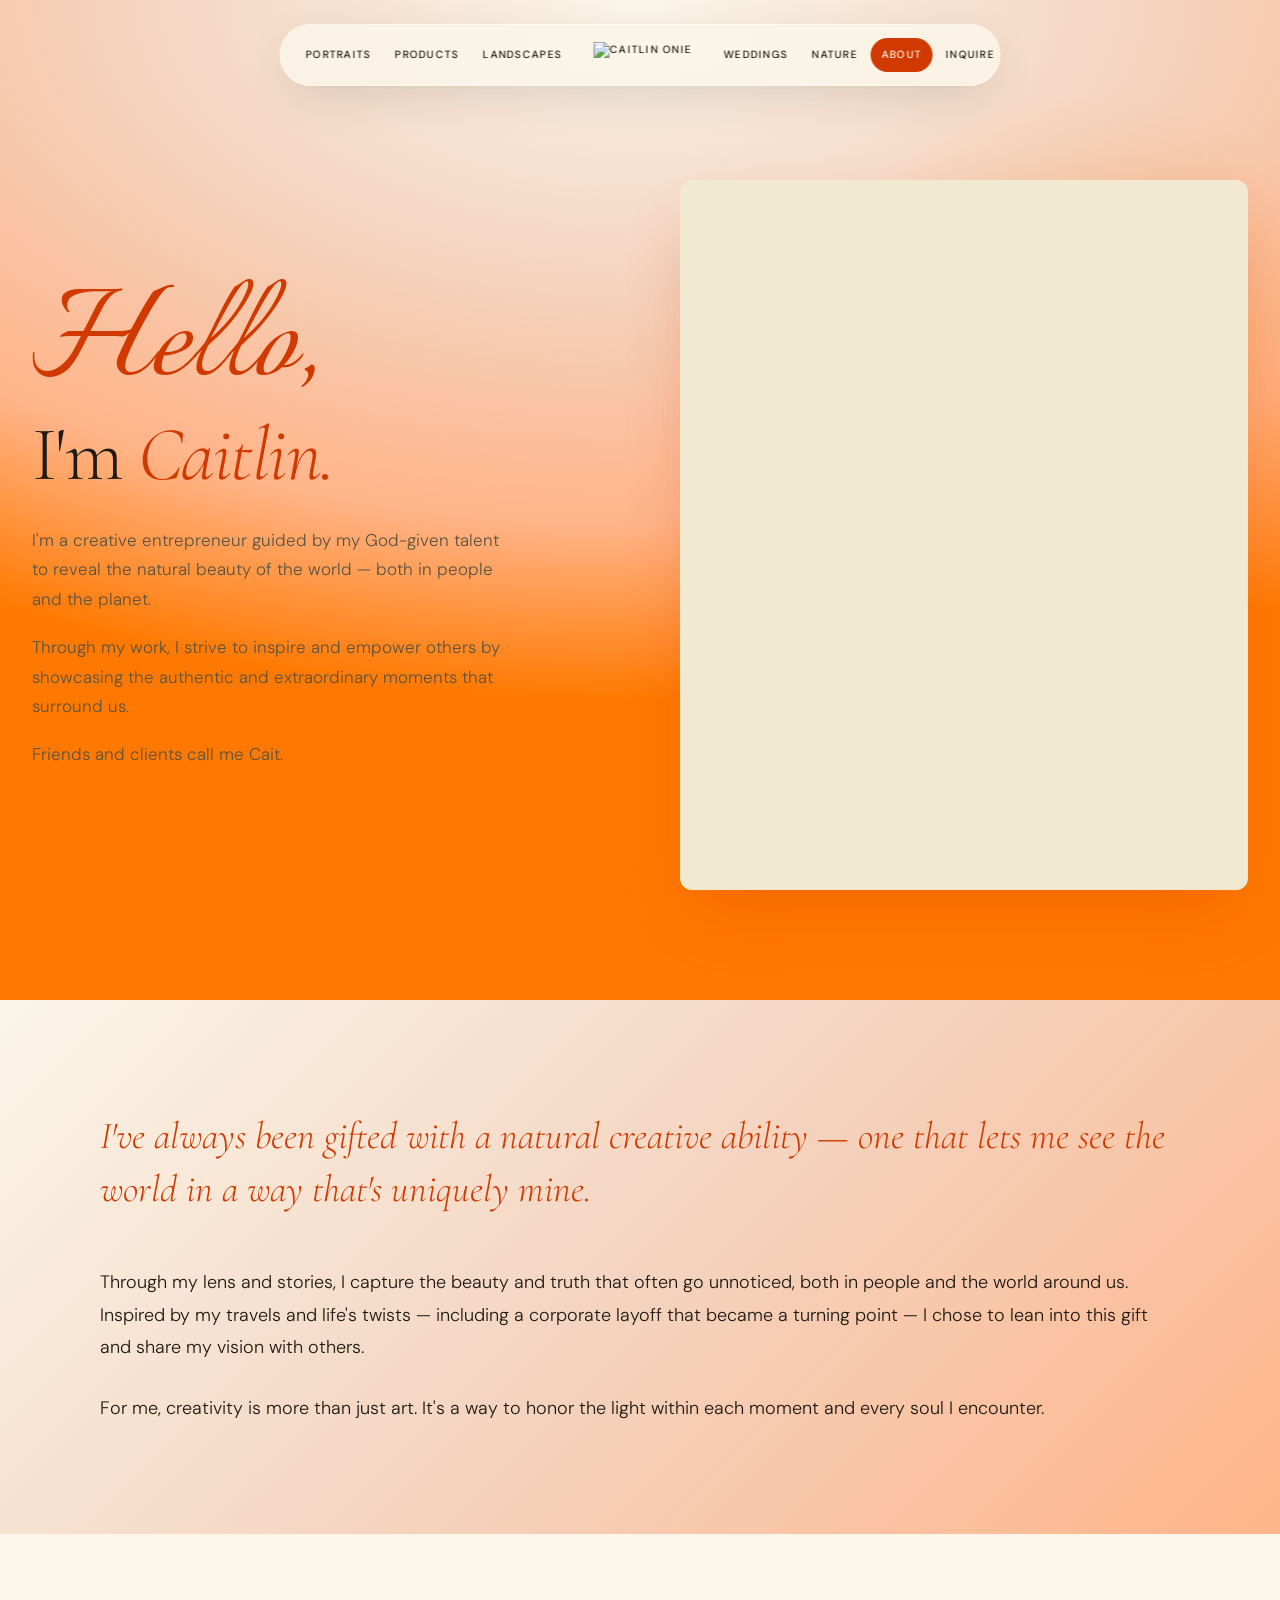
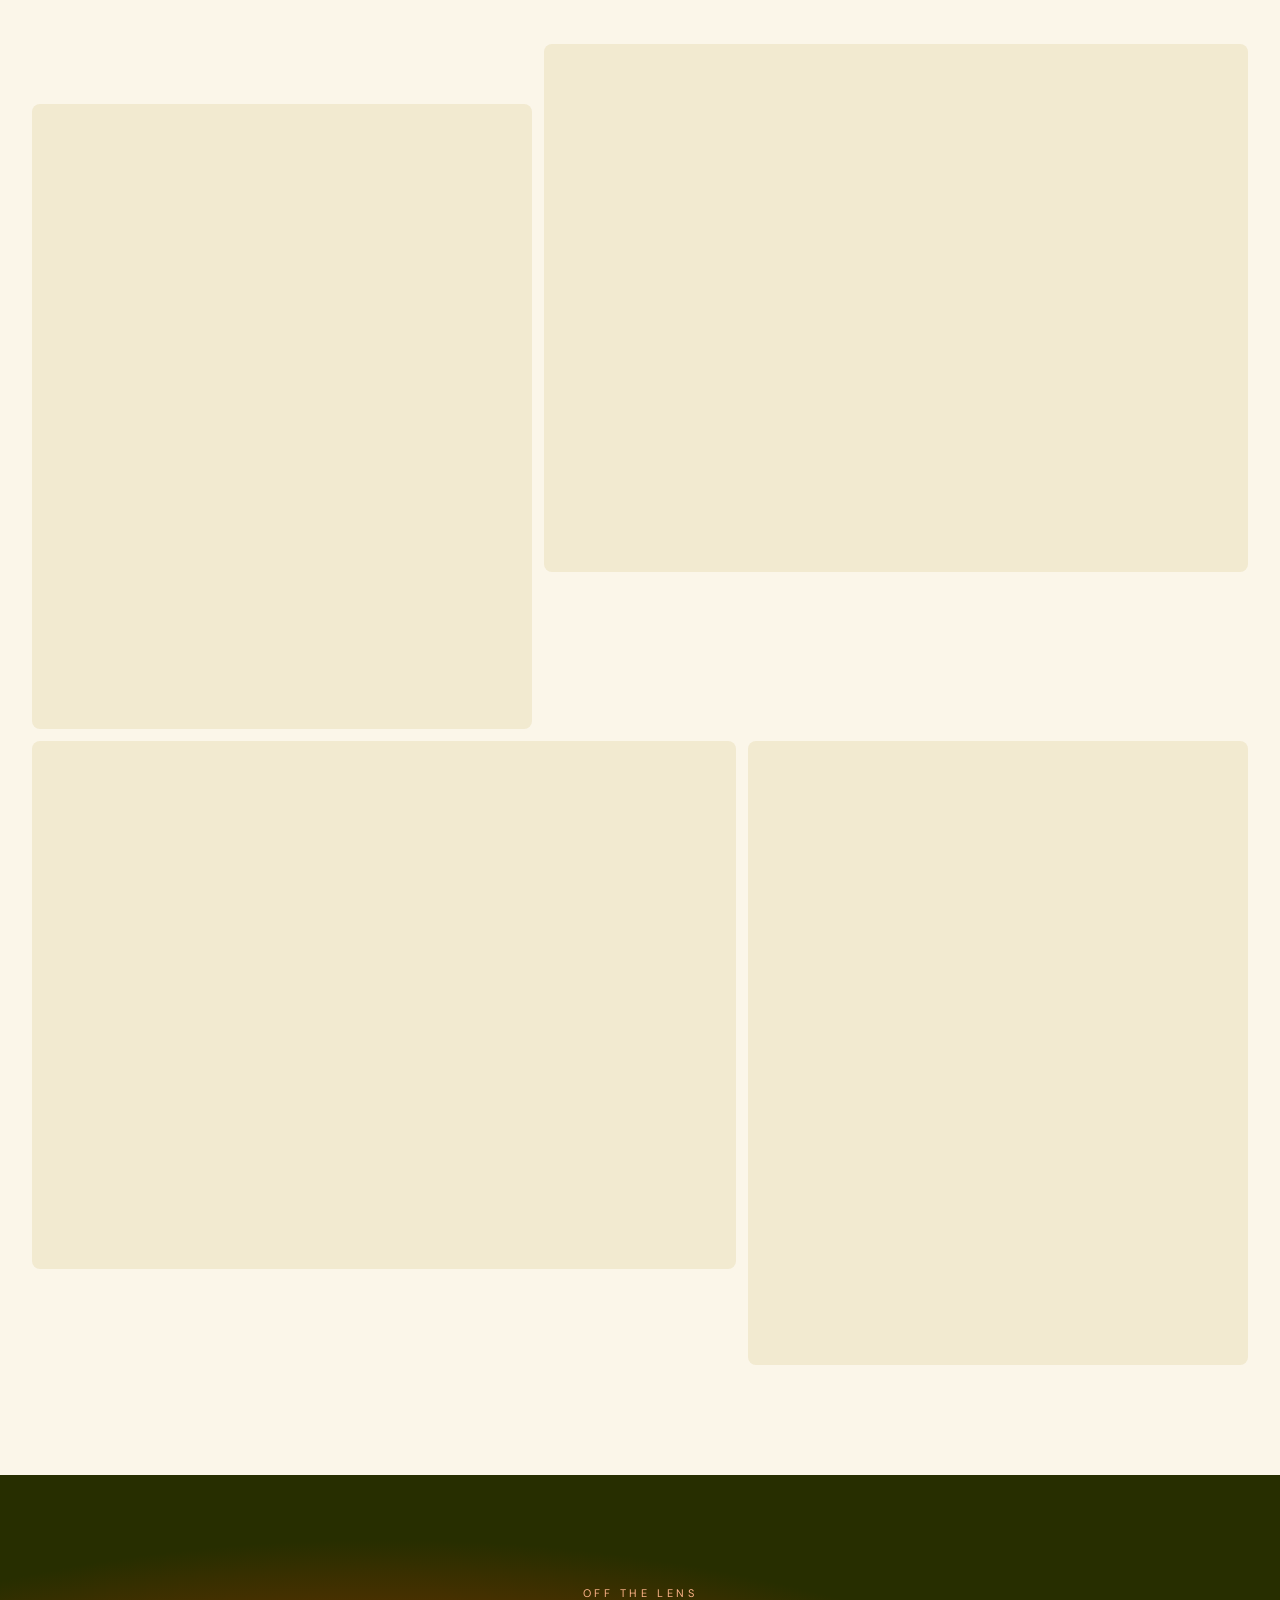
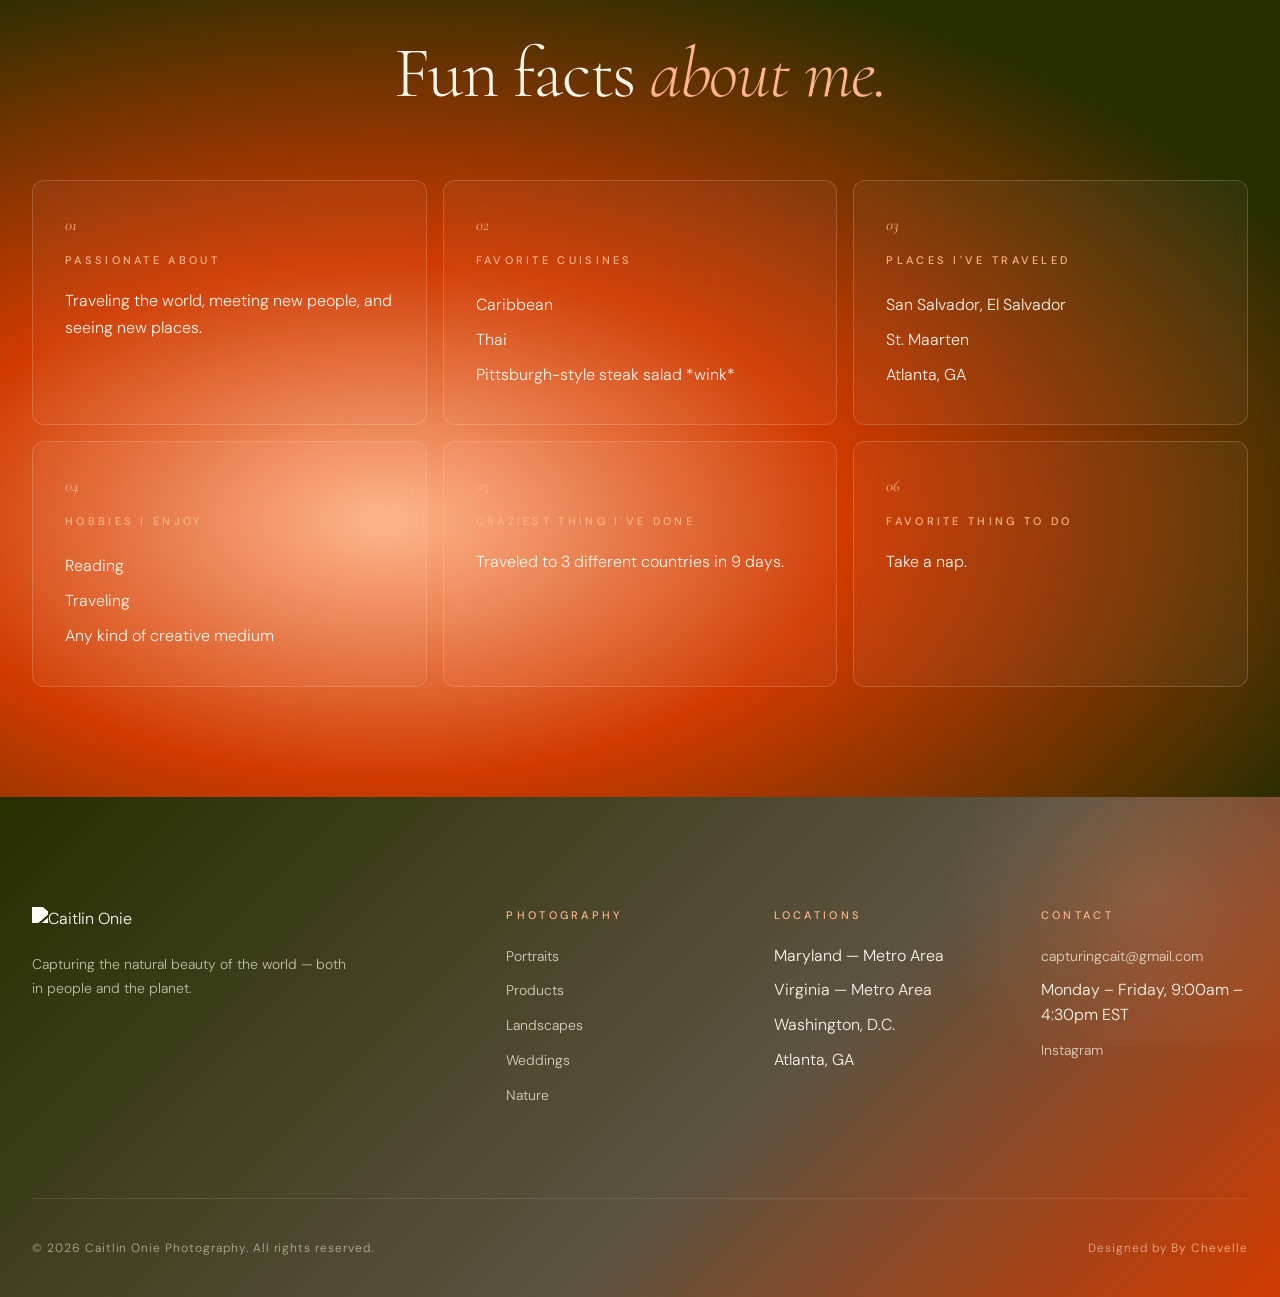
==== commit 3b14415e: "Add files via upload" ====
--- a/about.html
+++ b/about.html
@@ -14,7 +14,10 @@
 <body class="page-about">
 
 <nav class="site-nav">
-  <button class="mobile-toggle" aria-label="Menu"><span></span><span></span><span></span></button>
+  <div class="nav-spacer"></div>
+  <a href="index.html" class="nav-mobile-logo-link" aria-label="Home">
+    <img src="assets/images/logo-placeholder.svg" alt="Caitlin Onie">
+  </a>
   <div class="nav-links">
     <a href="portraits.html">Portraits</a>
     <a href="products.html">Products</a>
@@ -27,7 +30,18 @@
     <a href="about.html" class="active">About</a>
     <a href="inquire.html">Inquire</a>
   </div>
+  <button class="mobile-toggle" aria-label="Menu"><span></span><span></span><span></span></button>
 </nav>
+
+<div class="mobile-drawer">
+  <a href="portraits.html">Portraits</a>
+  <a href="products.html">Products</a>
+  <a href="landscapes.html">Landscapes</a>
+  <a href="weddings.html">Weddings</a>
+  <a href="nature.html">Nature</a>
+  <a href="about.html" class="active">About</a>
+  <a href="inquire.html">Inquire</a>
+</div>
 
 <section class="about-hero">
   <div class="about-hero-grid">
--- a/styles.css
+++ b/styles.css
@@ -87,7 +87,7 @@
 }
 
 /* ==========================================================================
-   Floating pill nav — single-row layout, no broken splits
+   Floating pill nav — desktop default
    ========================================================================== */
 nav.site-nav {
   position: fixed;
@@ -136,7 +136,7 @@
   color: var(--cream);
 }
 
-/* Center logo (non-home pages) — tucked into the same flex row */
+/* Desktop center logo (non-home pages) */
 .nav-logo-link {
   display: none;
   margin: 0 8px;
@@ -149,23 +149,12 @@
   display: block;
 }
 
-.mobile-toggle {
+/* Mobile-only elements — hidden on desktop */
+.nav-mobile-logo-link,
+.mobile-toggle,
+.mobile-drawer {
   display: none;
-  background: none; border: none; cursor: pointer;
-  padding: 10px;
-  width: 42px; height: 42px;
-  border-radius: 999px;
-  flex-direction: column; justify-content: center; gap: 5px;
-  align-items: center;
-}
-.mobile-toggle span {
-  display: block; width: 18px; height: 1.5px;
-  background: var(--ink);
-  transition: transform 0.4s var(--ease-out), opacity 0.3s;
-}
-.mobile-toggle.open span:nth-child(1) { transform: translateY(6.5px) rotate(45deg); }
-.mobile-toggle.open span:nth-child(2) { opacity: 0; }
-.mobile-toggle.open span:nth-child(3) { transform: translateY(-6.5px) rotate(-45deg); }
+}
 
 /* ==========================================================================
    Hero — sunset gradient with carousel inside a "frame"
@@ -800,7 +789,7 @@
   max-width: 260px;
   height: auto;
   margin-bottom: 22px;
-  color: var(--cream);
+  filter: brightness(0) invert(1) brightness(0.97) sepia(0.1);
 }
 .footer-brand p {
   font-size: 14px;
@@ -952,25 +941,25 @@
 }
 
 /* ==========================================================================
-   Gallery — row-spanning grid that fills gaps
+   Gallery — tight grid, photos butt up against each other (no gaps)
    ========================================================================== */
 .gallery {
-  padding: 40px 32px 110px;
+  padding: 40px 0 110px;
   background: var(--cream);
 }
 .gallery-grid {
-  max-width: 1320px;
+  max-width: 100%;
   margin: 0 auto;
   display: grid;
   grid-template-columns: repeat(12, 1fr);
   grid-auto-rows: 60px;
-  gap: 8px;
+  gap: 0;
   grid-auto-flow: dense;
 }
 .gallery-item {
   position: relative;
   overflow: hidden;
-  border-radius: 8px;
+  border-radius: 0;
   background: var(--cream-deep);
 }
 .gallery-item-img {
@@ -1534,25 +1523,104 @@
    Mobile
    ========================================================================== */
 @media (max-width: 900px) {
-  nav.site-nav { top: 14px; padding: 6px 10px; gap: 2px; }
-  .nav-links {
+  /* Mobile nav: hamburger right, logo centered, fullscreen drawer */
+  nav.site-nav {
+    top: 14px;
+    padding: 8px 12px;
+    gap: 0;
+    display: flex;
+    justify-content: space-between;
+    align-items: center;
+    width: calc(100vw - 24px);
+    max-width: 480px;
+  }
+  /* Hide desktop pill links + center logo on mobile */
+  .nav-links,
+  .nav-logo-link {
+    display: none !important;
+  }
+  /* Show mobile-only elements */
+  .nav-mobile-logo-link {
+    display: inline-flex;
+    align-items: center;
+    margin: 0 auto;
+    flex-shrink: 0;
+  }
+  .nav-mobile-logo-link img {
+    height: 24px;
+    width: auto;
+    display: block;
+  }
+  /* Spacer on left so logo stays centered */
+  .nav-spacer {
+    width: 42px;
+    flex-shrink: 0;
+  }
+  /* Hamburger button */
+  .mobile-toggle {
+    display: flex;
+    background: none;
+    border: none;
+    cursor: pointer;
+    padding: 0;
+    width: 42px;
+    height: 42px;
+    border-radius: 999px;
+    flex-direction: column;
+    justify-content: center;
+    align-items: center;
+    gap: 5px;
+    flex-shrink: 0;
+  }
+  .mobile-toggle span {
+    display: block;
+    width: 18px;
+    height: 1.5px;
+    background: var(--ink);
+    transition: transform 0.4s var(--ease-out), opacity 0.3s;
+  }
+  .mobile-toggle.open span:nth-child(1) { transform: translateY(6.5px) rotate(45deg); }
+  .mobile-toggle.open span:nth-child(2) { opacity: 0; }
+  .mobile-toggle.open span:nth-child(3) { transform: translateY(-6.5px) rotate(-45deg); }
+
+  /* Fullscreen drawer — separate element */
+  .mobile-drawer {
+    display: flex;
     position: fixed;
-    top: 0; left: 0; right: 0; bottom: 0;
+    top: 0;
+    left: 0;
+    right: 0;
+    bottom: 0;
     background: var(--grad-deep);
     flex-direction: column;
     justify-content: center;
     align-items: center;
-    gap: 12px;
+    gap: 18px;
     transform: translateX(100%);
     transition: transform 0.6s var(--ease-cinema);
     z-index: 99;
-    padding: 0;
+    padding: 60px 24px;
+    pointer-events: none;
+    visibility: hidden;
   }
-  .nav-links.open { transform: translateX(0); }
-  .nav-links a { color: var(--cream); font-size: 18px; padding: 10px 18px; letter-spacing: 0.18em; }
-  .nav-logo-link { margin: 0 4px; }
-  .nav-logo-center { height: 24px; }
-  .mobile-toggle { display: flex; }
+  .mobile-drawer.open {
+    transform: translateX(0);
+    pointer-events: auto;
+    visibility: visible;
+  }
+  .mobile-drawer a {
+    color: var(--cream);
+    font-family: var(--font-body);
+    font-size: 18px;
+    font-weight: 500;
+    letter-spacing: 0.22em;
+    text-transform: uppercase;
+    padding: 10px 18px;
+    text-decoration: none;
+  }
+  .mobile-drawer a.active {
+    color: var(--peach);
+  }
 
   .hero-home { padding: 100px 16px 40px; min-height: auto; }
   .hero-frame { aspect-ratio: 4/5; }
@@ -1582,11 +1650,11 @@
 
   .cat-hero { padding: 130px 16px 60px; min-height: auto; }
   .cat-intro { padding: 70px 20px; }
-  .gallery { padding: 30px 16px 80px; }
+  .gallery { padding: 30px 0 80px; }
   .gallery-grid {
     grid-template-columns: repeat(2, 1fr);
     grid-auto-rows: 100px;
-    gap: 8px;
+    gap: 0;
   }
   .gallery-item { grid-column: span 1 !important; grid-row: span 3 !important; }
   .gallery-item.size-banner, .gallery-item.size-half-wide {
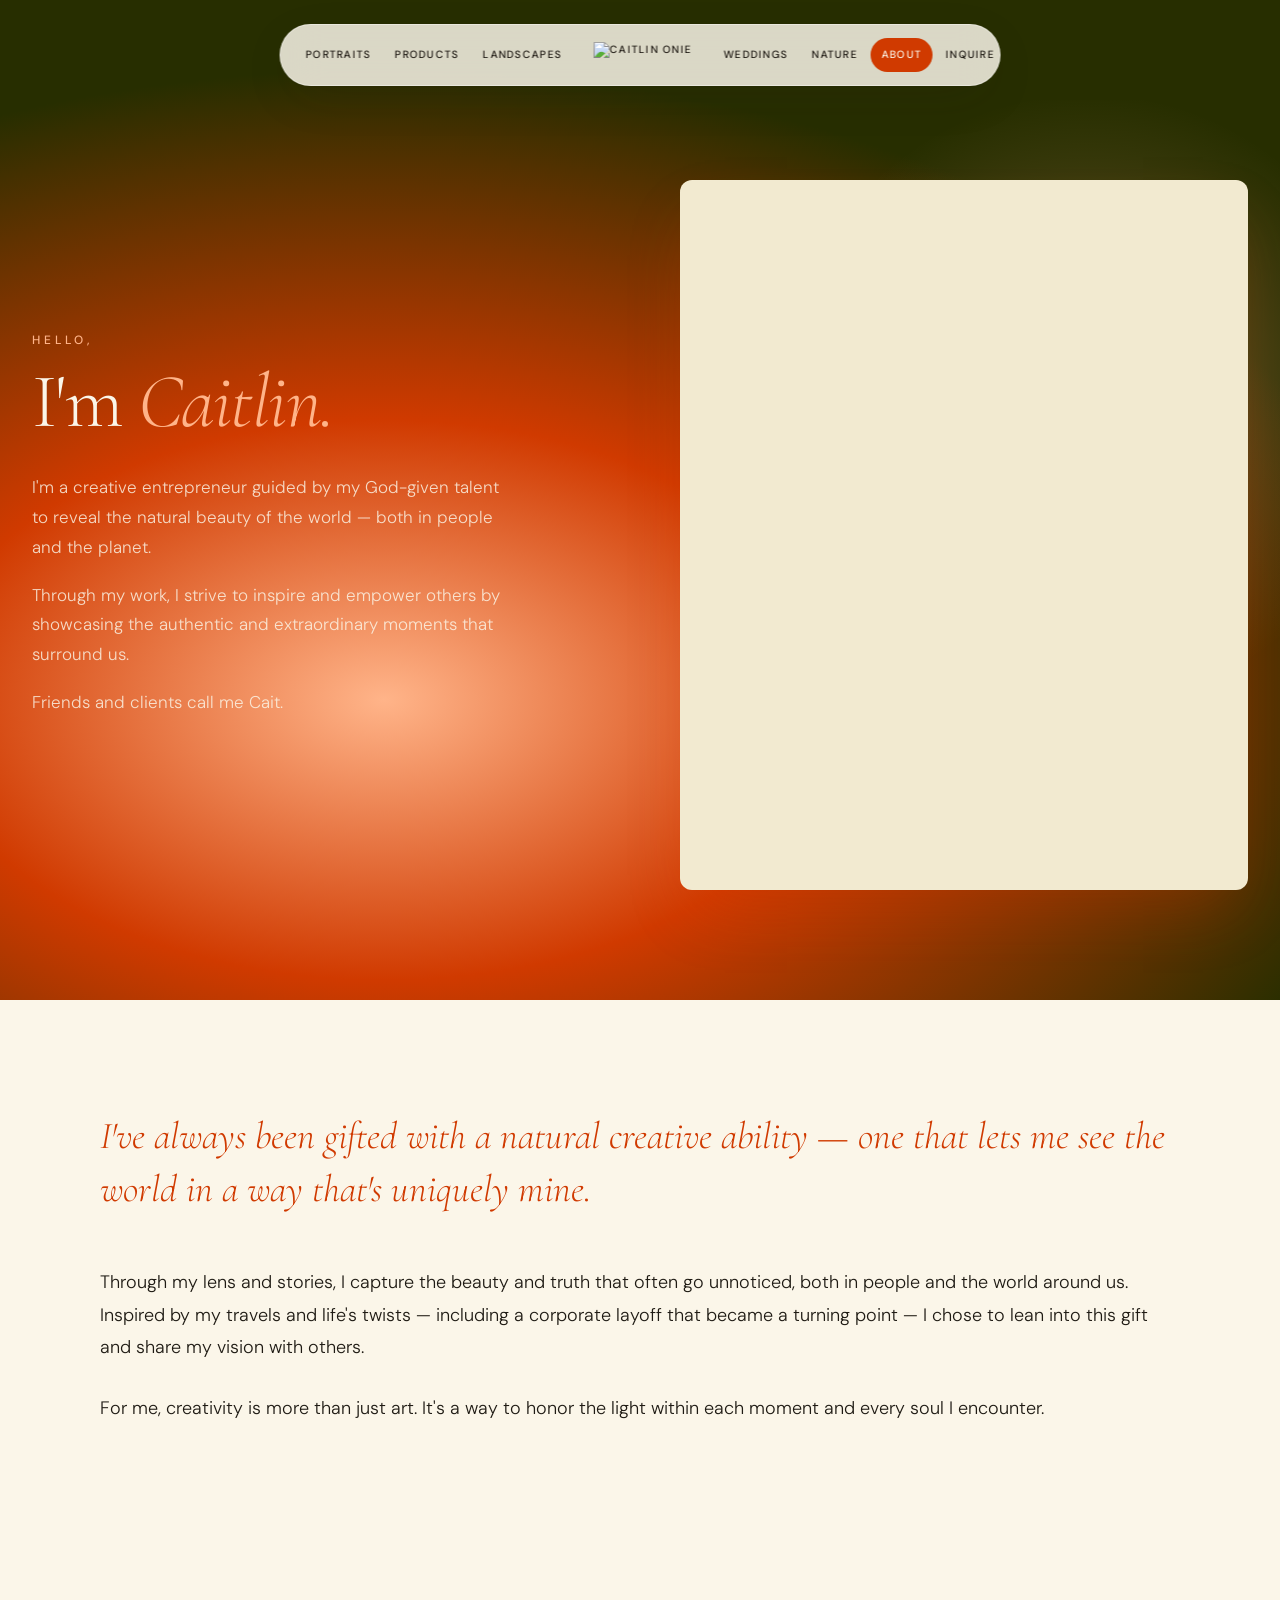
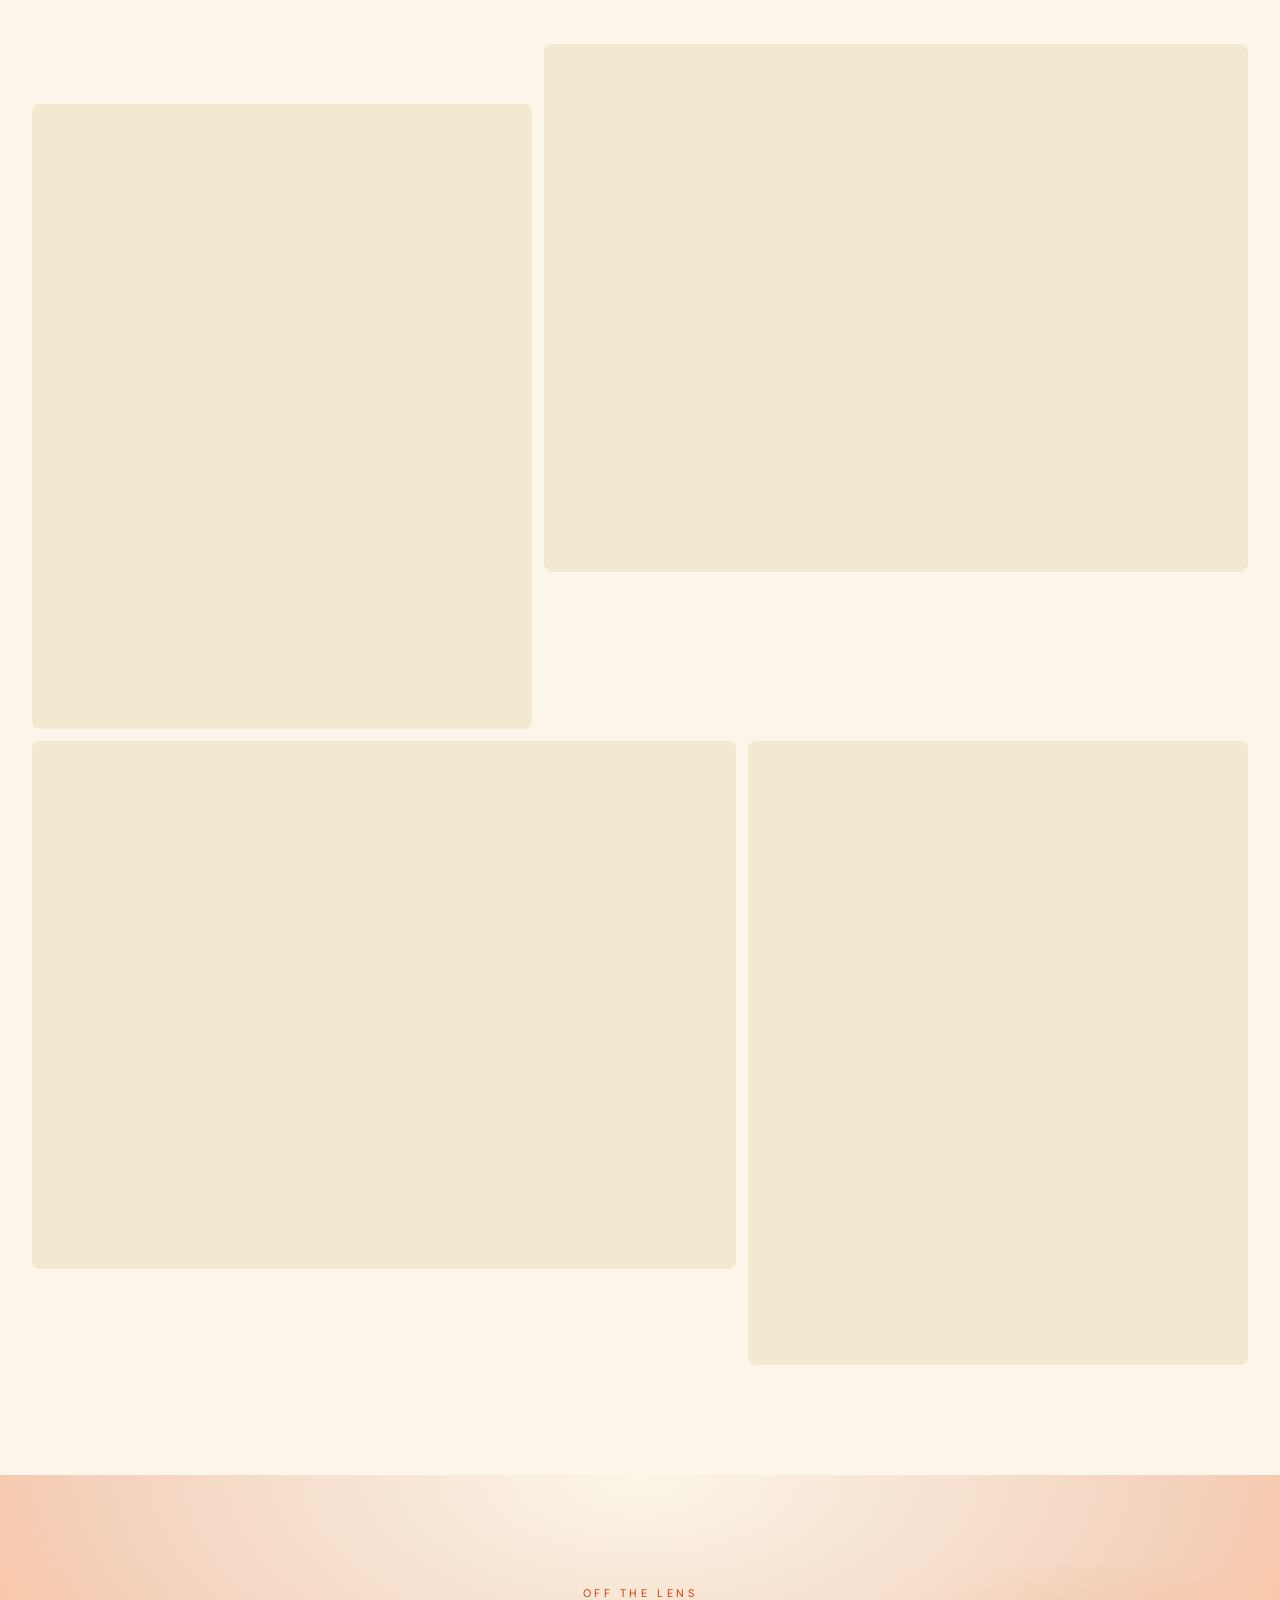
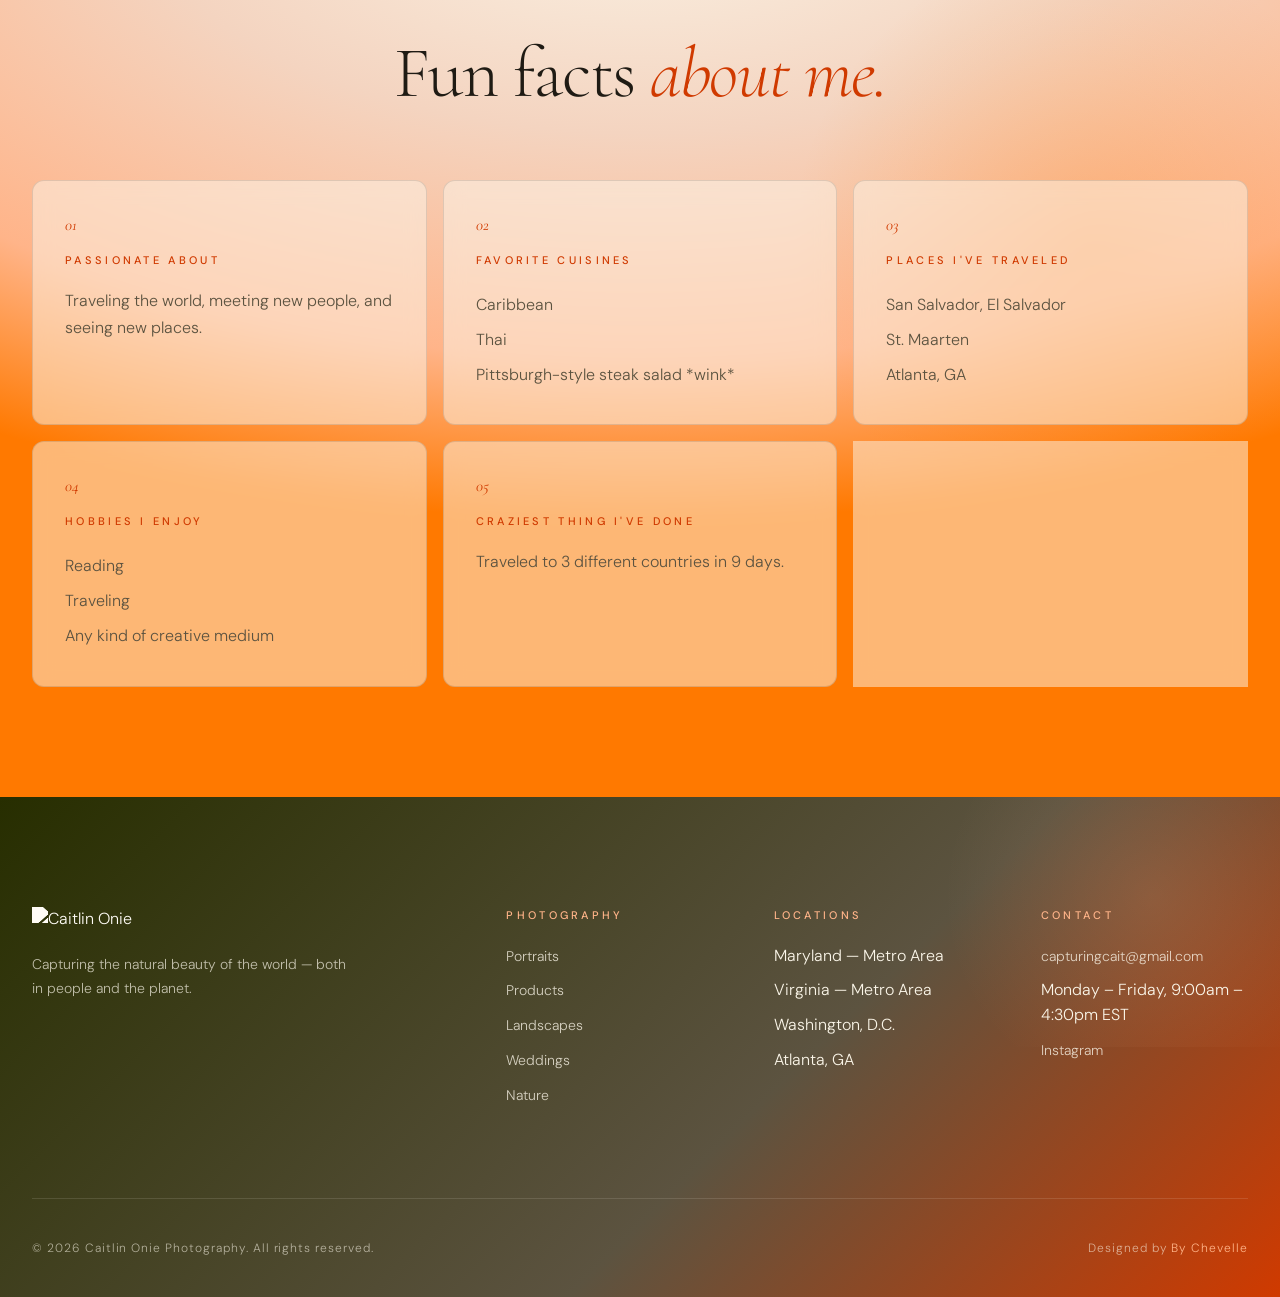
==== commit 6e413600: "Add files via upload" ====
--- a/about.html
+++ b/about.html
@@ -55,6 +55,7 @@
 </section>
 
 <section class="about-story">
+  <div class="about-story-bg"></div>
   <div class="about-story-grid reveal"></div>
 </section>
 
--- a/styles.css
+++ b/styles.css
@@ -341,23 +341,12 @@
 .container { max-width: 1280px; margin: 0 auto; }
 
 /* ==========================================================================
-   Categories — peach gradient panel, 3+2 grid
+   Categories — plain cream background, photos take center stage
    ========================================================================== */
 .categories {
   padding: 130px 32px 130px;
-  background: var(--grad-peach);
-  position: relative;
-  overflow: hidden;
-}
-.categories::before {
-  content: "";
-  position: absolute;
-  top: -10%;
-  left: -5%;
-  width: 50%;
-  height: 60%;
-  background: radial-gradient(circle, rgba(255, 121, 0, 0.18) 0%, transparent 70%);
-  pointer-events: none;
+  background: var(--cream);
+  position: relative;
 }
 
 .categories-header {
@@ -479,7 +468,8 @@
    ========================================================================== */
 .about-home {
   padding: 130px 32px;
-  background: var(--grad-botanical);
+  background: var(--grad-twilight);
+  color: var(--cream);
   position: relative;
   overflow: hidden;
 }
@@ -490,7 +480,7 @@
   right: -15%;
   width: 50%;
   height: 60%;
-  background: radial-gradient(circle, rgba(255, 121, 0, 0.2) 0%, transparent 65%);
+  background: radial-gradient(circle, rgba(255, 180, 137, 0.25) 0%, transparent 65%);
   pointer-events: none;
 }
 
@@ -532,28 +522,32 @@
 }
 
 .about-home-content .label {
-  color: var(--mandarin);
+  color: var(--peach);
   margin-bottom: 22px;
   display: block;
 }
+/* Understated greeting — no more giant cursive script */
 .about-home-script {
-  font-family: var(--font-script);
-  font-size: clamp(72px, 10vw, 120px);
-  line-height: 0.85;
-  color: var(--mandarin);
-  margin-bottom: -8px;
+  font-family: var(--font-body);
+  font-size: 12px;
+  font-weight: 500;
+  letter-spacing: 0.34em;
+  text-transform: uppercase;
+  line-height: 1;
+  color: var(--peach);
+  margin-bottom: 18px;
   display: block;
 }
 .about-home-title {
   font-size: clamp(40px, 5.5vw, 72px);
   margin-bottom: 32px;
-  color: var(--ink);
-}
-.about-home-title em { font-style: italic; color: var(--mandarin); }
+  color: var(--cream);
+}
+.about-home-title em { font-style: italic; color: var(--peach); }
 .about-home-body p {
   font-size: 17px;
   line-height: 1.75;
-  color: var(--ink-soft);
+  color: rgba(251, 246, 233, 0.82);
   margin-bottom: 16px;
   max-width: 520px;
 }
@@ -563,7 +557,7 @@
   font-weight: 300;
   font-size: clamp(22px, 2.4vw, 30px);
   line-height: 1.4;
-  color: var(--ink);
+  color: var(--cream);
   margin-bottom: 24px;
 }
 
@@ -573,22 +567,22 @@
   gap: 28px;
   margin: 36px 0;
   padding: 28px 0;
-  border-top: 1px solid rgba(31, 27, 20, 0.15);
-  border-bottom: 1px solid rgba(31, 27, 20, 0.15);
+  border-top: 1px solid rgba(251, 246, 233, 0.18);
+  border-bottom: 1px solid rgba(251, 246, 233, 0.18);
 }
 .about-home-stat-num {
   font-family: var(--font-display);
   font-weight: 300;
   font-size: clamp(32px, 4vw, 48px);
   line-height: 1;
-  color: var(--mandarin);
+  color: var(--peach);
   margin-bottom: 6px;
 }
 .about-home-stat-label {
   font-size: 11px;
   letter-spacing: 0.22em;
   text-transform: uppercase;
-  color: var(--ink-soft);
+  color: rgba(251, 246, 233, 0.7);
 }
 
 .about-home-link {
@@ -598,12 +592,12 @@
   font-size: 12px;
   letter-spacing: 0.3em;
   text-transform: uppercase;
-  color: var(--ink);
+  color: var(--cream);
   padding-bottom: 6px;
-  border-bottom: 1px solid var(--ink);
+  border-bottom: 1px solid var(--cream);
   transition: gap 0.4s var(--ease-out), color 0.3s;
 }
-.about-home-link:hover { gap: 22px; color: var(--mandarin); border-bottom-color: var(--mandarin); }
+.about-home-link:hover { gap: 22px; color: var(--peach); border-bottom-color: var(--peach); }
 .about-home-link svg { width: 16px; height: 16px; }
 
 /* ==========================================================================
@@ -922,12 +916,32 @@
 }
 
 /* ==========================================================================
-   Category intro
+   Category intro — quote over muted photo background
    ========================================================================== */
 .cat-intro {
   padding: 110px 32px;
   text-align: center;
   background: var(--cream);
+  position: relative;
+  overflow: hidden;
+  isolation: isolate;
+}
+.cat-intro-bg {
+  position: absolute;
+  inset: 0;
+  background-size: cover;
+  background-position: center;
+  opacity: 0.18;
+  z-index: -1;
+  filter: saturate(0.8);
+}
+.cat-intro::after {
+  content: "";
+  position: absolute;
+  inset: 0;
+  background: linear-gradient(180deg, var(--cream) 0%, transparent 25%, transparent 75%, var(--cream) 100%);
+  pointer-events: none;
+  z-index: -1;
 }
 .cat-intro p {
   max-width: 780px;
@@ -938,10 +952,12 @@
   font-size: clamp(24px, 3vw, 38px);
   line-height: 1.45;
   color: var(--ink);
+  position: relative;
+  z-index: 2;
 }
 
 /* ==========================================================================
-   Gallery — tight grid, photos butt up against each other (no gaps)
+   Gallery — even 3-column grid, all photos same 3:2 landscape, no gaps
    ========================================================================== */
 .gallery {
   padding: 40px 0 110px;
@@ -951,21 +967,24 @@
   max-width: 100%;
   margin: 0 auto;
   display: grid;
-  grid-template-columns: repeat(12, 1fr);
-  grid-auto-rows: 60px;
+  grid-template-columns: repeat(3, 1fr);
   gap: 0;
-  grid-auto-flow: dense;
 }
 .gallery-item {
   position: relative;
   overflow: hidden;
   border-radius: 0;
   background: var(--cream-deep);
+  aspect-ratio: 3/2;
+  width: 100%;
 }
 .gallery-item-img {
   width: 100%;
   height: 100%;
   object-fit: cover;
+  display: block;
+  position: absolute;
+  inset: 0;
   transition: transform 1.4s var(--ease-cinema);
 }
 .gallery-item:hover .gallery-item-img { transform: scale(1.04); }
@@ -983,15 +1002,6 @@
   transition: all 0.5s var(--ease-out);
 }
 .gallery-item:hover .gallery-item-caption { opacity: 1; transform: translateY(0); }
-
-.gallery-item.size-tall   { grid-column: span 4; grid-row: span 8; }
-.gallery-item.size-wide   { grid-column: span 6; grid-row: span 5; }
-.gallery-item.size-square { grid-column: span 4; grid-row: span 6; }
-.gallery-item.size-large  { grid-column: span 6; grid-row: span 8; }
-.gallery-item.size-medium { grid-column: span 4; grid-row: span 7; }
-.gallery-item.size-small  { grid-column: span 4; grid-row: span 5; }
-.gallery-item.size-banner { grid-column: span 12; grid-row: span 6; }
-.gallery-item.size-half-wide { grid-column: span 8; grid-row: span 6; }
 
 /* ==========================================================================
    Pricing — products page
@@ -1187,7 +1197,8 @@
    ========================================================================== */
 .about-hero {
   padding: 180px 32px 110px;
-  background: var(--grad-dawn);
+  background: var(--grad-twilight);
+  color: var(--cream);
   position: relative;
   overflow: hidden;
 }
@@ -1196,7 +1207,7 @@
   position: absolute;
   top: 10%; right: -10%;
   width: 50%; height: 60%;
-  background: radial-gradient(circle, rgba(255, 121, 0, 0.3) 0%, transparent 70%);
+  background: radial-gradient(circle, rgba(255, 180, 137, 0.3) 0%, transparent 70%);
   pointer-events: none;
 }
 
@@ -1210,12 +1221,17 @@
   position: relative;
   z-index: 2;
 }
+/* Understated greeting for about page hero */
 .about-hero-content .script {
-  font-size: clamp(80px, 12vw, 160px);
-  color: var(--mandarin);
-  margin-bottom: 4px;
+  font-family: var(--font-body);
+  font-size: 12px;
+  font-weight: 500;
+  letter-spacing: 0.34em;
+  text-transform: uppercase;
+  line-height: 1;
+  color: var(--peach);
+  margin-bottom: 18px;
   display: block;
-  line-height: 0.85;
 }
 .about-hero-content h1 {
   font-family: var(--font-display);
@@ -1224,13 +1240,13 @@
   letter-spacing: -0.02em;
   line-height: 1;
   margin-bottom: 32px;
-  color: var(--ink);
-}
-.about-hero-content h1 em { font-style: italic; color: var(--mandarin); }
+  color: var(--cream);
+}
+.about-hero-content h1 em { font-style: italic; color: var(--peach); }
 .about-hero-content p {
   font-size: 17px;
   line-height: 1.75;
-  color: var(--ink-soft);
+  color: rgba(251, 246, 233, 0.82);
   max-width: 480px;
   margin-bottom: 18px;
 }
@@ -1245,7 +1261,27 @@
 
 .about-story {
   padding: 110px 32px;
-  background: var(--grad-peach);
+  background: var(--cream);
+  position: relative;
+  overflow: hidden;
+  isolation: isolate;
+}
+.about-story-bg {
+  position: absolute;
+  inset: 0;
+  background-size: cover;
+  background-position: center;
+  opacity: 0.16;
+  z-index: -1;
+  filter: saturate(0.8);
+}
+.about-story::after {
+  content: "";
+  position: absolute;
+  inset: 0;
+  background: linear-gradient(180deg, var(--cream) 0%, transparent 20%, transparent 80%, var(--cream) 100%);
+  pointer-events: none;
+  z-index: -1;
 }
 .about-story-grid {
   max-width: 1080px;
@@ -1253,6 +1289,8 @@
   display: grid;
   grid-template-columns: 1fr;
   gap: 28px;
+  position: relative;
+  z-index: 2;
 }
 .about-story p {
   font-size: 18px;
@@ -1294,10 +1332,18 @@
 
 .about-facts {
   padding: 110px 32px;
-  background: var(--grad-twilight);
-  color: var(--cream);
-  position: relative;
-  overflow: hidden;
+  background: var(--grad-dawn);
+  color: var(--ink);
+  position: relative;
+  overflow: hidden;
+}
+.about-facts::before {
+  content: "";
+  position: absolute;
+  top: 10%; right: -10%;
+  width: 50%; height: 60%;
+  background: radial-gradient(circle, rgba(255, 121, 0, 0.25) 0%, transparent 70%);
+  pointer-events: none;
 }
 .about-facts-header {
   max-width: 1280px;
@@ -1307,7 +1353,7 @@
   z-index: 2;
 }
 .about-facts-header .label {
-  color: var(--peach);
+  color: var(--mandarin);
   margin-bottom: 16px;
   display: block;
 }
@@ -1316,9 +1362,9 @@
   font-weight: 300;
   font-size: clamp(40px, 6vw, 72px);
   letter-spacing: -0.02em;
-  color: var(--cream);
-}
-.about-facts-header h2 em { font-style: italic; color: var(--peach); }
+  color: var(--ink);
+}
+.about-facts-header h2 em { font-style: italic; color: var(--mandarin); }
 
 .about-facts-grid {
   max-width: 1280px;
@@ -1331,15 +1377,15 @@
 }
 .about-fact {
   padding: 32px;
-  border: 1px solid rgba(251, 246, 233, 0.18);
+  border: 1px solid rgba(31, 27, 20, 0.12);
   border-radius: 12px;
   transition: all 0.5s var(--ease-out);
-  background: rgba(251, 246, 233, 0.04);
+  background: rgba(251, 246, 233, 0.5);
   backdrop-filter: blur(10px);
 }
 .about-fact:hover {
-  background: rgba(251, 246, 233, 0.1);
-  border-color: var(--peach);
+  background: rgba(251, 246, 233, 0.8);
+  border-color: var(--mandarin);
   transform: translateY(-4px);
 }
 .about-fact-num {
@@ -1347,7 +1393,7 @@
   font-style: italic;
   font-weight: 400;
   font-size: 16px;
-  color: var(--peach);
+  color: var(--mandarin);
   margin-bottom: 14px;
 }
 .about-fact h3 {
@@ -1356,13 +1402,13 @@
   font-weight: 500;
   letter-spacing: 0.3em;
   text-transform: uppercase;
-  color: var(--peach);
+  color: var(--mandarin);
   margin-bottom: 18px;
 }
 .about-fact p, .about-fact ul {
   font-size: 16px;
   line-height: 1.7;
-  color: var(--cream);
+  color: var(--ink-soft);
 }
 .about-fact ul { list-style: none; }
 .about-fact li { padding: 4px 0; }
@@ -1653,15 +1699,10 @@
   .gallery { padding: 30px 0 80px; }
   .gallery-grid {
     grid-template-columns: repeat(2, 1fr);
-    grid-auto-rows: 100px;
     gap: 0;
   }
-  .gallery-item { grid-column: span 1 !important; grid-row: span 3 !important; }
-  .gallery-item.size-banner, .gallery-item.size-half-wide {
-    grid-column: span 2 !important; grid-row: span 4 !important;
-  }
-  .gallery-item.size-tall, .gallery-item.size-large {
-    grid-row: span 4 !important;
+  .gallery-item {
+    aspect-ratio: 3/2;
   }
 
   .pricing { padding: 60px 16px 80px; }
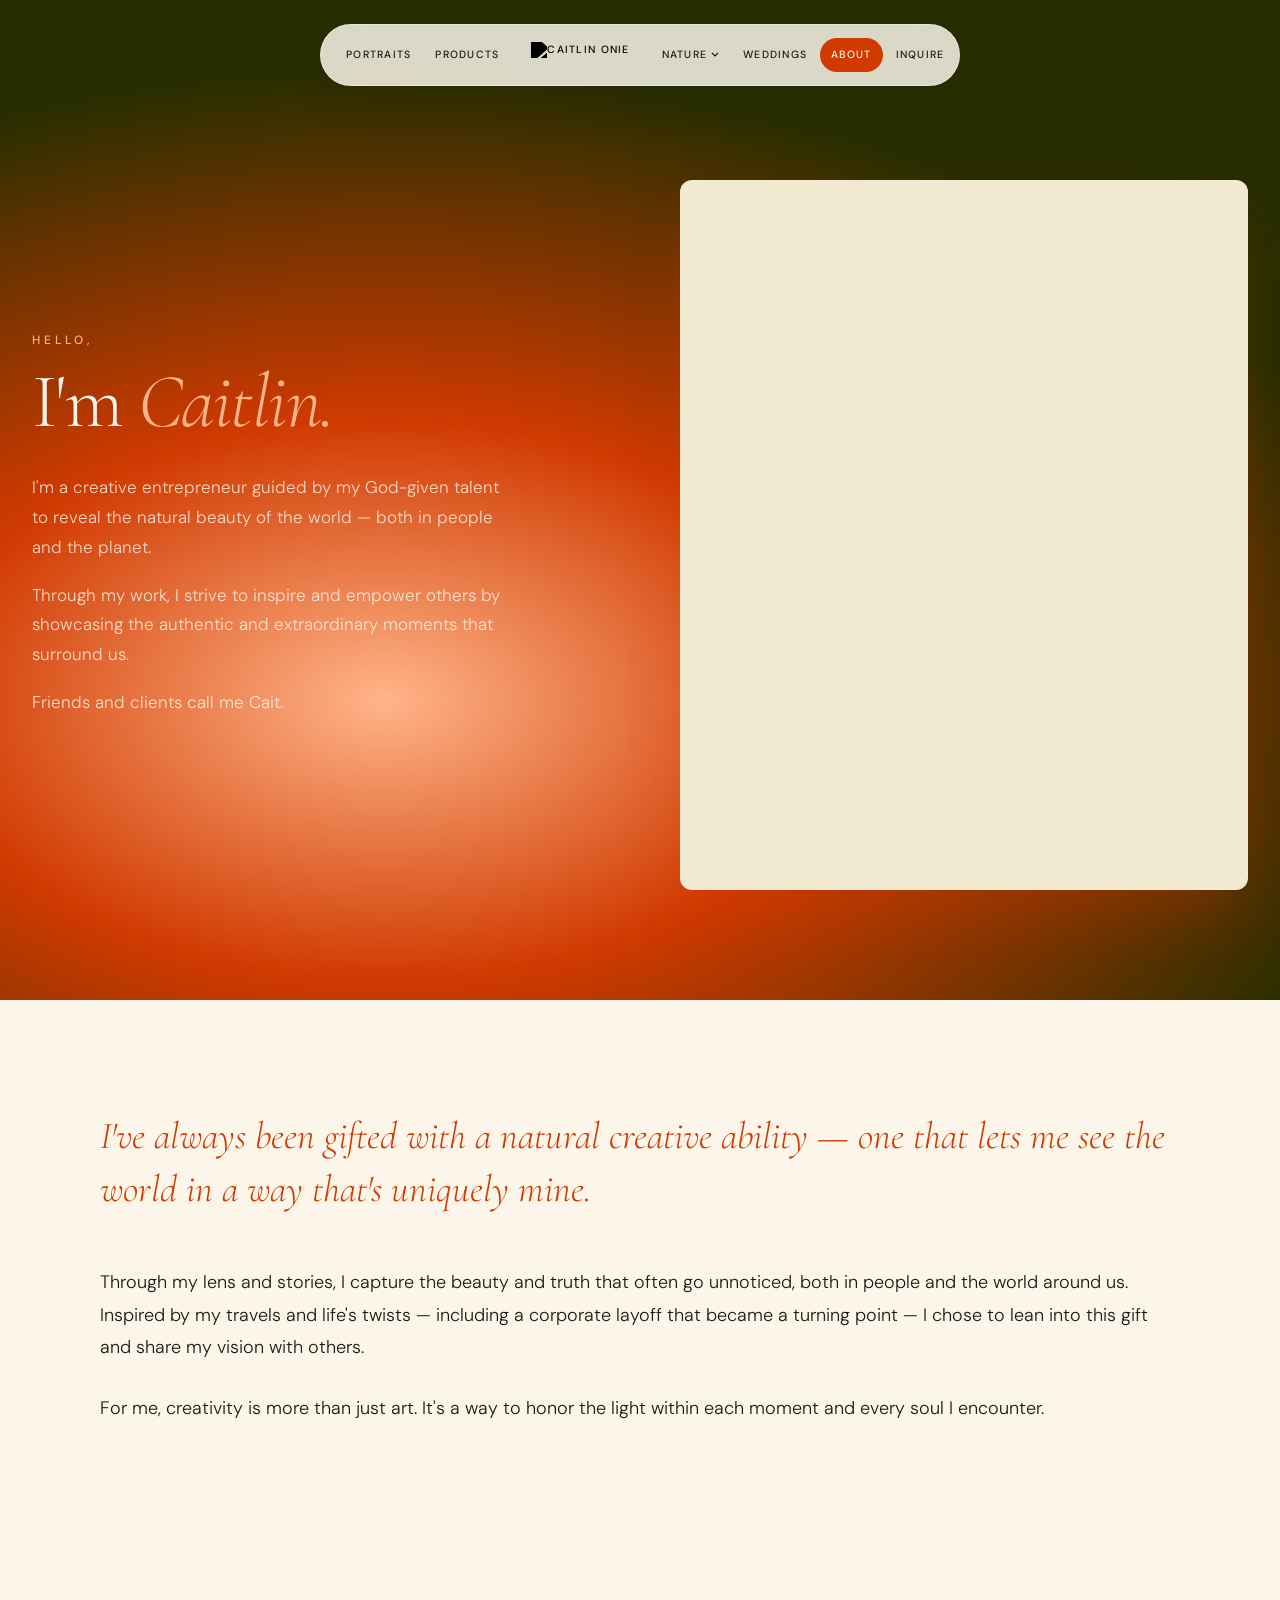
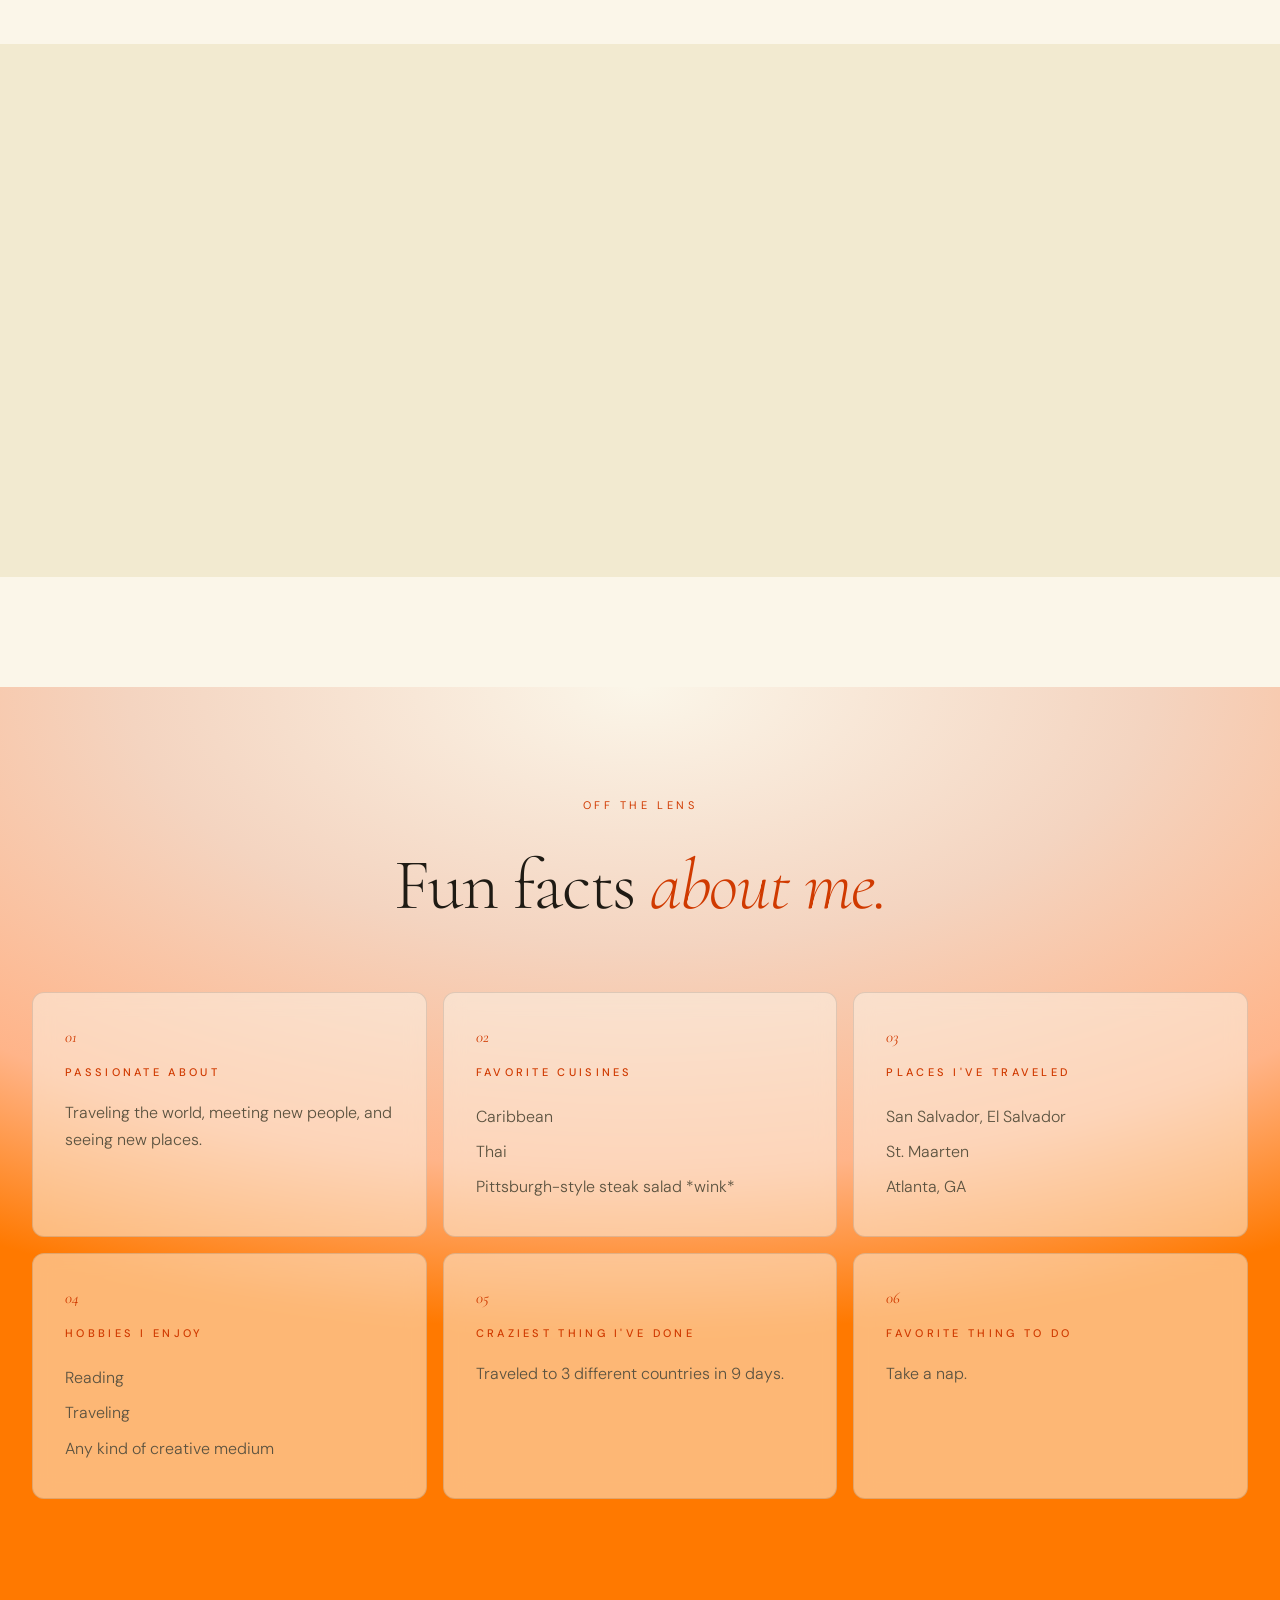
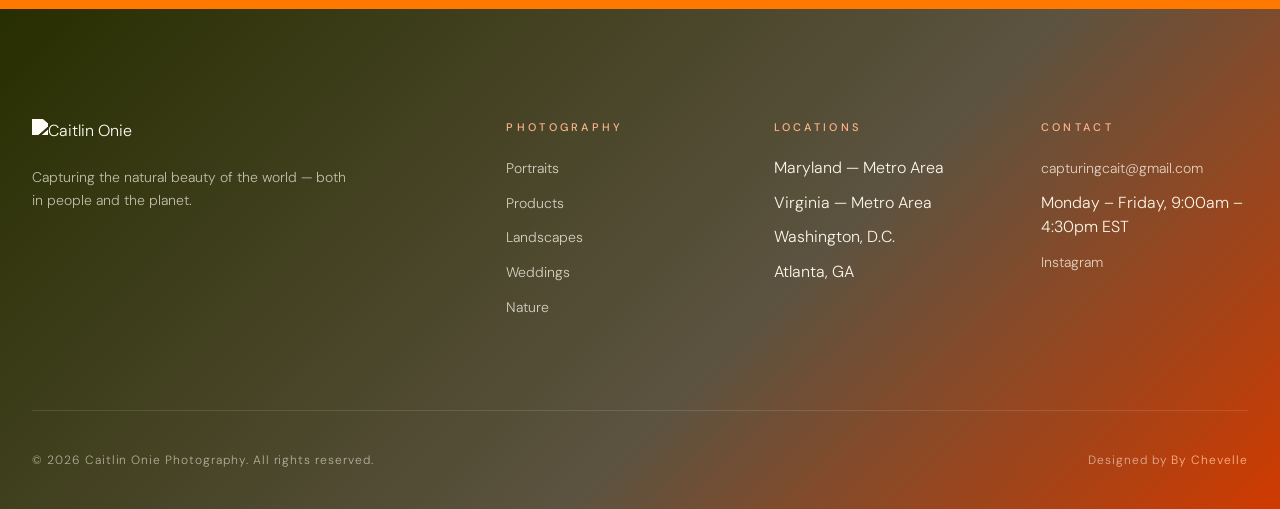
==== commit b9715872: "Add files via upload" ====
--- a/about.html
+++ b/about.html
@@ -21,12 +21,17 @@
   <div class="nav-links">
     <a href="portraits.html">Portraits</a>
     <a href="products.html">Products</a>
-    <a href="landscapes.html">Landscapes</a>
     <a href="index.html" class="nav-logo-link" aria-label="Home">
       <img class="nav-logo-center" src="assets/images/logo-placeholder.svg" alt="Caitlin Onie">
     </a>
+    <div class="nav-dropdown">
+      <a href="nature.html" class="nav-dropdown-trigger">Nature <svg class="nav-caret" viewBox="0 0 8 5" fill="none" stroke="currentColor" stroke-width="1.2"><path d="M1 1l3 3 3-3"/></svg></a>
+      <div class="nav-dropdown-menu">
+        <a href="nature.html">Nature</a>
+        <a href="landscapes.html">Landscapes</a>
+      </div>
+    </div>
     <a href="weddings.html">Weddings</a>
-    <a href="nature.html">Nature</a>
     <a href="about.html" class="active">About</a>
     <a href="inquire.html">Inquire</a>
   </div>
@@ -36,9 +41,9 @@
 <div class="mobile-drawer">
   <a href="portraits.html">Portraits</a>
   <a href="products.html">Products</a>
+  <a href="nature.html">Nature</a>
   <a href="landscapes.html">Landscapes</a>
   <a href="weddings.html">Weddings</a>
-  <a href="nature.html">Nature</a>
   <a href="about.html" class="active">About</a>
   <a href="inquire.html">Inquire</a>
 </div>
--- a/styles.css
+++ b/styles.css
@@ -136,6 +136,55 @@
   color: var(--cream);
 }
 
+/* Nav dropdown (Nature → Landscapes) */
+.nav-dropdown {
+  position: relative;
+  display: inline-block;
+}
+.nav-dropdown-trigger {
+  display: inline-flex !important;
+  align-items: center;
+  gap: 4px;
+}
+.nav-caret {
+  width: 8px;
+  height: 5px;
+  transition: transform 0.3s var(--ease-out);
+}
+.nav-dropdown:hover .nav-caret { transform: rotate(180deg); }
+.nav-dropdown-menu {
+  position: absolute;
+  top: calc(100% + 12px);
+  left: 50%;
+  transform: translateX(-50%) translateY(-8px);
+  background: var(--cream);
+  border-radius: 14px;
+  padding: 6px;
+  box-shadow: 0 14px 40px -8px rgba(31, 27, 20, 0.2), 0 2px 6px -2px rgba(31, 27, 20, 0.06);
+  border: 1px solid rgba(255, 255, 255, 0.6);
+  min-width: 140px;
+  display: flex;
+  flex-direction: column;
+  gap: 2px;
+  opacity: 0;
+  visibility: hidden;
+  pointer-events: none;
+  transition: opacity 0.3s var(--ease-out), transform 0.3s var(--ease-out), visibility 0.3s;
+}
+.nav-dropdown:hover .nav-dropdown-menu,
+.nav-dropdown:focus-within .nav-dropdown-menu {
+  opacity: 1;
+  visibility: visible;
+  pointer-events: auto;
+  transform: translateX(-50%) translateY(0);
+}
+.nav-dropdown-menu a {
+  display: block;
+  padding: 9px 14px;
+  text-align: center;
+  border-radius: 999px;
+}
+
 /* Desktop center logo (non-home pages) */
 .nav-logo-link {
   display: none;
@@ -147,6 +196,8 @@
   height: 26px;
   width: auto;
   display: block;
+  /* Nav logo: pure black, independent of hero logo */
+  filter: brightness(0);
 }
 
 /* Mobile-only elements — hidden on desktop */
@@ -163,7 +214,7 @@
   position: relative;
   min-height: 100vh;
   padding: 100px 32px 60px;
-  background: var(--grad-dawn);
+  background: var(--grad-twilight);
   overflow: hidden;
   display: flex;
   flex-direction: column;
@@ -172,29 +223,6 @@
 }
 
 /* Decorative orange sun-glow */
-.hero-home::before {
-  content: "";
-  position: absolute;
-  top: -20%;
-  right: -10%;
-  width: 70%;
-  height: 80%;
-  background: radial-gradient(circle, rgba(255, 121, 0, 0.45) 0%, transparent 60%);
-  pointer-events: none;
-  z-index: 1;
-}
-.hero-home::after {
-  content: "";
-  position: absolute;
-  bottom: -30%;
-  left: -10%;
-  width: 60%;
-  height: 70%;
-  background: radial-gradient(circle, rgba(208, 58, 0, 0.3) 0%, transparent 65%);
-  pointer-events: none;
-  z-index: 1;
-}
-
 .hero-content-stack {
   position: relative;
   z-index: 3;
@@ -219,12 +247,12 @@
   font-weight: 500;
   letter-spacing: 0.34em;
   text-transform: uppercase;
-  color: var(--mandarin);
+  color: var(--peach);
 }
 .hero-eyebrow .line {
   width: 40px; height: 1px;
-  background: var(--mandarin);
-  opacity: 0.5;
+  background: var(--peach);
+  opacity: 0.6;
 }
 
 .hero-logo {
@@ -234,8 +262,8 @@
   display: block;
   opacity: 0;
   animation: rise 1.4s var(--ease-out) 0.7s forwards;
-  filter: drop-shadow(0 12px 40px rgba(208, 58, 0, 0.18));
-  color: var(--palm);
+  filter: drop-shadow(0 12px 40px rgba(0, 0, 0, 0.25));
+  color: var(--cream);
 }
 
 .hero-tagline {
@@ -244,29 +272,32 @@
   font-weight: 500;
   letter-spacing: 0.42em;
   text-transform: uppercase;
-  color: var(--mandarin);
+  color: var(--peach);
   margin-bottom: 20px;
   opacity: 0;
   animation: rise 1.2s var(--ease-out) 1s forwards;
 }
 
 .hero-headline {
-  font-size: clamp(32px, 4.5vw, 56px);
-  color: var(--ink);
+  font-size: clamp(18px, 2.2vw, 26px);
+  font-weight: 300;
+  font-style: italic;
+  color: var(--cream);
   margin-bottom: 32px;
-  max-width: 800px;
+  max-width: 560px;
   margin-left: auto;
   margin-right: auto;
+  line-height: 1.5;
   opacity: 0;
   animation: rise 1.2s var(--ease-out) 1.2s forwards;
 }
-.hero-headline em { color: var(--mandarin); }
+.hero-headline em { color: var(--peach); }
 
 .hero-cta {
   display: inline-block;
   padding: 16px 38px;
-  background: var(--palm);
-  color: var(--cream);
+  background: var(--cream);
+  color: var(--palm);
   font-family: var(--font-body);
   font-size: 11px;
   font-weight: 500;
@@ -279,9 +310,10 @@
   margin-bottom: 60px;
 }
 .hero-cta:hover {
-  background: var(--mandarin);
+  background: var(--peach);
+  color: var(--palm);
   transform: translateY(-2px);
-  box-shadow: 0 16px 40px -10px rgba(208, 58, 0, 0.5);
+  box-shadow: 0 16px 40px -10px rgba(0, 0, 0, 0.4);
 }
 
 /* Carousel as a "framed" element inside the gradient */
@@ -468,22 +500,11 @@
    ========================================================================== */
 .about-home {
   padding: 130px 32px;
-  background: var(--grad-twilight);
-  color: var(--cream);
-  position: relative;
-  overflow: hidden;
-}
-.about-home::before {
-  content: "";
-  position: absolute;
-  top: 20%;
-  right: -15%;
-  width: 50%;
-  height: 60%;
-  background: radial-gradient(circle, rgba(255, 180, 137, 0.25) 0%, transparent 65%);
-  pointer-events: none;
-}
-
+  background: var(--grad-sunset);
+  color: var(--cream);
+  position: relative;
+  overflow: hidden;
+}
 .about-home-grid {
   display: grid;
   grid-template-columns: 1fr 1.1fr;
@@ -534,7 +555,7 @@
   letter-spacing: 0.34em;
   text-transform: uppercase;
   line-height: 1;
-  color: var(--peach);
+  color: var(--cream);
   margin-bottom: 18px;
   display: block;
 }
@@ -543,7 +564,7 @@
   margin-bottom: 32px;
   color: var(--cream);
 }
-.about-home-title em { font-style: italic; color: var(--peach); }
+.about-home-title em { font-style: italic; color: var(--cream); }
 .about-home-body p {
   font-size: 17px;
   line-height: 1.75;
@@ -670,27 +691,6 @@
   position: relative;
   overflow: hidden;
 }
-.social::before {
-  content: "";
-  position: absolute;
-  top: 10%;
-  right: -10%;
-  width: 40%;
-  height: 60%;
-  background: radial-gradient(circle, rgba(255, 180, 137, 0.4) 0%, transparent 70%);
-  pointer-events: none;
-}
-.social::after {
-  content: "";
-  position: absolute;
-  bottom: -10%;
-  left: -5%;
-  width: 35%;
-  height: 50%;
-  background: radial-gradient(circle, rgba(228, 228, 206, 0.6) 0%, transparent 70%);
-  pointer-events: none;
-}
-
 .social-inner { position: relative; z-index: 2; }
 
 .social-title {
@@ -759,17 +759,6 @@
   position: relative;
   overflow: hidden;
 }
-footer.site-footer::before {
-  content: "";
-  position: absolute;
-  top: -10%;
-  right: -10%;
-  width: 40%;
-  height: 60%;
-  background: radial-gradient(circle, rgba(255, 180, 137, 0.15) 0%, transparent 70%);
-  pointer-events: none;
-}
-
 .footer-grid {
   display: grid;
   grid-template-columns: 2fr 1fr 1fr 1fr;
@@ -846,15 +835,6 @@
 body.cat-weddings   .cat-hero { background: var(--grad-peach); }
 body.cat-nature     .cat-hero { background: var(--grad-botanical); }
 
-.cat-hero::before {
-  content: "";
-  position: absolute;
-  top: 10%; right: -10%;
-  width: 50%; height: 60%;
-  background: radial-gradient(circle, rgba(255, 180, 137, 0.4) 0%, transparent 70%);
-  pointer-events: none;
-}
-
 .cat-hero-content {
   position: relative;
   z-index: 2;
@@ -901,6 +881,55 @@
   margin-left: 24px;
   color: var(--mandarin);
 }
+
+/* Marquee meta version — hidden on desktop, replaces static meta on mobile */
+.cat-hero-marquee {
+  display: none;
+}
+.cat-hero-marquee-track {
+  display: flex;
+  align-items: center;
+  gap: 32px;
+  white-space: nowrap;
+  width: max-content;
+  animation: marquee-scroll 30s linear infinite;
+}
+.cat-hero-marquee-item {
+  font-family: var(--font-body);
+  font-size: 12px;
+  letter-spacing: 0.26em;
+  text-transform: uppercase;
+  color: var(--ink-soft);
+  flex-shrink: 0;
+}
+.cat-hero-marquee-item::after {
+  content: "•";
+  margin-left: 32px;
+  color: var(--mandarin);
+}
+@keyframes marquee-scroll {
+  0%   { transform: translateX(0); }
+  100% { transform: translateX(-50%); }
+}
+/* Color overrides for product/landscape/nature pages */
+body.cat-products .cat-hero-marquee-item { color: var(--cream); }
+body.cat-products .cat-hero-marquee-item::after { color: var(--cream); }
+body.cat-landscapes .cat-hero-marquee-item,
+body.cat-nature .cat-hero-marquee-item { color: var(--palm); }
+body.cat-landscapes .cat-hero-marquee-item::after,
+body.cat-nature .cat-hero-marquee-item::after { color: var(--palm); }
+
+/* Products page: full white header text against the sunset gradient */
+body.cat-products .cat-hero-eyebrow,
+body.cat-products .cat-hero-title,
+body.cat-products .cat-hero-meta {
+  color: var(--cream);
+}
+body.cat-products .cat-hero-title em { color: var(--cream); }
+body.cat-products .cat-hero-meta span:not(:last-child)::after { color: var(--cream); }
+
+/* Landscapes page: palm green title (was black) */
+body.cat-landscapes .cat-hero-title { color: var(--palm); }
 
 .cat-hero-frame {
   position: relative;
@@ -957,7 +986,7 @@
 }
 
 /* ==========================================================================
-   Gallery — even 3-column grid, all photos same 3:2 landscape, no gaps
+   Gallery — 2-column grid (5 rows of 2), photos large, no gaps
    ========================================================================== */
 .gallery {
   padding: 40px 0 110px;
@@ -967,7 +996,7 @@
   max-width: 100%;
   margin: 0 auto;
   display: grid;
-  grid-template-columns: repeat(3, 1fr);
+  grid-template-columns: repeat(2, 1fr);
   gap: 0;
 }
 .gallery-item {
@@ -1012,15 +1041,6 @@
   position: relative;
   overflow: hidden;
 }
-.pricing::before {
-  content: "";
-  position: absolute;
-  top: -10%; right: -10%;
-  width: 50%; height: 60%;
-  background: radial-gradient(circle, rgba(208, 58, 0, 0.18) 0%, transparent 70%);
-  pointer-events: none;
-}
-
 .pricing-header {
   max-width: 1280px;
   margin: 0 auto 56px;
@@ -1202,15 +1222,6 @@
   position: relative;
   overflow: hidden;
 }
-.about-hero::before {
-  content: "";
-  position: absolute;
-  top: 10%; right: -10%;
-  width: 50%; height: 60%;
-  background: radial-gradient(circle, rgba(255, 180, 137, 0.3) 0%, transparent 70%);
-  pointer-events: none;
-}
-
 .about-hero-grid {
   max-width: 1280px;
   margin: 0 auto;
@@ -1308,27 +1319,23 @@
 }
 
 .about-travel {
-  padding: 110px 32px;
+  padding: 110px 0;
   background: var(--cream);
 }
 .about-travel-grid {
-  max-width: 1280px;
+  max-width: 100%;
   margin: 0 auto;
   display: grid;
-  grid-template-columns: repeat(12, 1fr);
-  gap: 12px;
+  grid-template-columns: repeat(3, 1fr);
+  gap: 0;
 }
 .about-travel-img {
-  aspect-ratio: 3/4;
+  aspect-ratio: 4/5;
   background-size: cover;
   background-position: center;
   background-color: var(--cream-deep);
-  border-radius: 8px;
-}
-.about-travel-img:nth-child(1) { grid-column: span 5; aspect-ratio: 4/5; margin-top: 60px; }
-.about-travel-img:nth-child(2) { grid-column: span 7; aspect-ratio: 4/3; }
-.about-travel-img:nth-child(3) { grid-column: span 7; aspect-ratio: 4/3; }
-.about-travel-img:nth-child(4) { grid-column: span 5; aspect-ratio: 4/5; }
+  border-radius: 0;
+}
 
 .about-facts {
   padding: 110px 32px;
@@ -1336,14 +1343,6 @@
   color: var(--ink);
   position: relative;
   overflow: hidden;
-}
-.about-facts::before {
-  content: "";
-  position: absolute;
-  top: 10%; right: -10%;
-  width: 50%; height: 60%;
-  background: radial-gradient(circle, rgba(255, 121, 0, 0.25) 0%, transparent 70%);
-  pointer-events: none;
 }
 .about-facts-header {
   max-width: 1280px;
@@ -1423,15 +1422,6 @@
   position: relative;
   overflow: hidden;
 }
-.inquire::before {
-  content: "";
-  position: absolute;
-  top: 20%; left: -10%;
-  width: 50%; height: 60%;
-  background: radial-gradient(circle, rgba(255, 121, 0, 0.25) 0%, transparent 70%);
-  pointer-events: none;
-}
-
 .inquire-grid {
   max-width: 1180px;
   margin: 0 auto;
@@ -1580,9 +1570,10 @@
     width: calc(100vw - 24px);
     max-width: 480px;
   }
-  /* Hide desktop pill links + center logo on mobile */
+  /* Hide desktop pill links + center logo + dropdown on mobile */
   .nav-links,
-  .nav-logo-link {
+  .nav-logo-link,
+  .nav-dropdown {
     display: none !important;
   }
   /* Show mobile-only elements */
@@ -1596,6 +1587,7 @@
     height: 24px;
     width: auto;
     display: block;
+    filter: brightness(0);
   }
   /* Spacer on left so logo stays centered */
   .nav-spacer {
@@ -1637,7 +1629,7 @@
     left: 0;
     right: 0;
     bottom: 0;
-    background: var(--grad-deep);
+    background: var(--grad-sunset);
     flex-direction: column;
     justify-content: center;
     align-items: center;
@@ -1665,7 +1657,7 @@
     text-decoration: none;
   }
   .mobile-drawer a.active {
-    color: var(--peach);
+    color: var(--palm);
   }
 
   .hero-home { padding: 100px 16px 40px; min-height: auto; }
@@ -1695,6 +1687,15 @@
   .footer-logo { max-width: 200px; }
 
   .cat-hero { padding: 130px 16px 60px; min-height: auto; }
+  .cat-hero-meta { display: none; }
+  .cat-hero-marquee {
+    display: block;
+    overflow: hidden;
+    margin: 0 -16px 50px;
+    padding: 8px 0;
+    mask-image: linear-gradient(90deg, transparent 0%, black 8%, black 92%, transparent 100%);
+    -webkit-mask-image: linear-gradient(90deg, transparent 0%, black 8%, black 92%, transparent 100%);
+  }
   .cat-intro { padding: 70px 20px; }
   .gallery { padding: 30px 0 80px; }
   .gallery-grid {
@@ -1714,9 +1715,9 @@
   .about-hero { padding: 130px 16px 60px; }
   .about-hero-grid { grid-template-columns: 1fr; gap: 40px; }
   .about-story { padding: 70px 16px; }
-  .about-travel { padding: 70px 16px; }
-  .about-travel-grid { grid-template-columns: 1fr; }
-  .about-travel-img { grid-column: span 1 !important; margin-top: 0 !important; aspect-ratio: 4/5 !important; }
+  .about-travel { padding: 70px 0; }
+  .about-travel-grid { grid-template-columns: 1fr; gap: 0; }
+  .about-travel-img { aspect-ratio: 4/5 !important; }
   .about-facts { padding: 70px 16px; }
   .about-facts-grid { grid-template-columns: 1fr; }
 
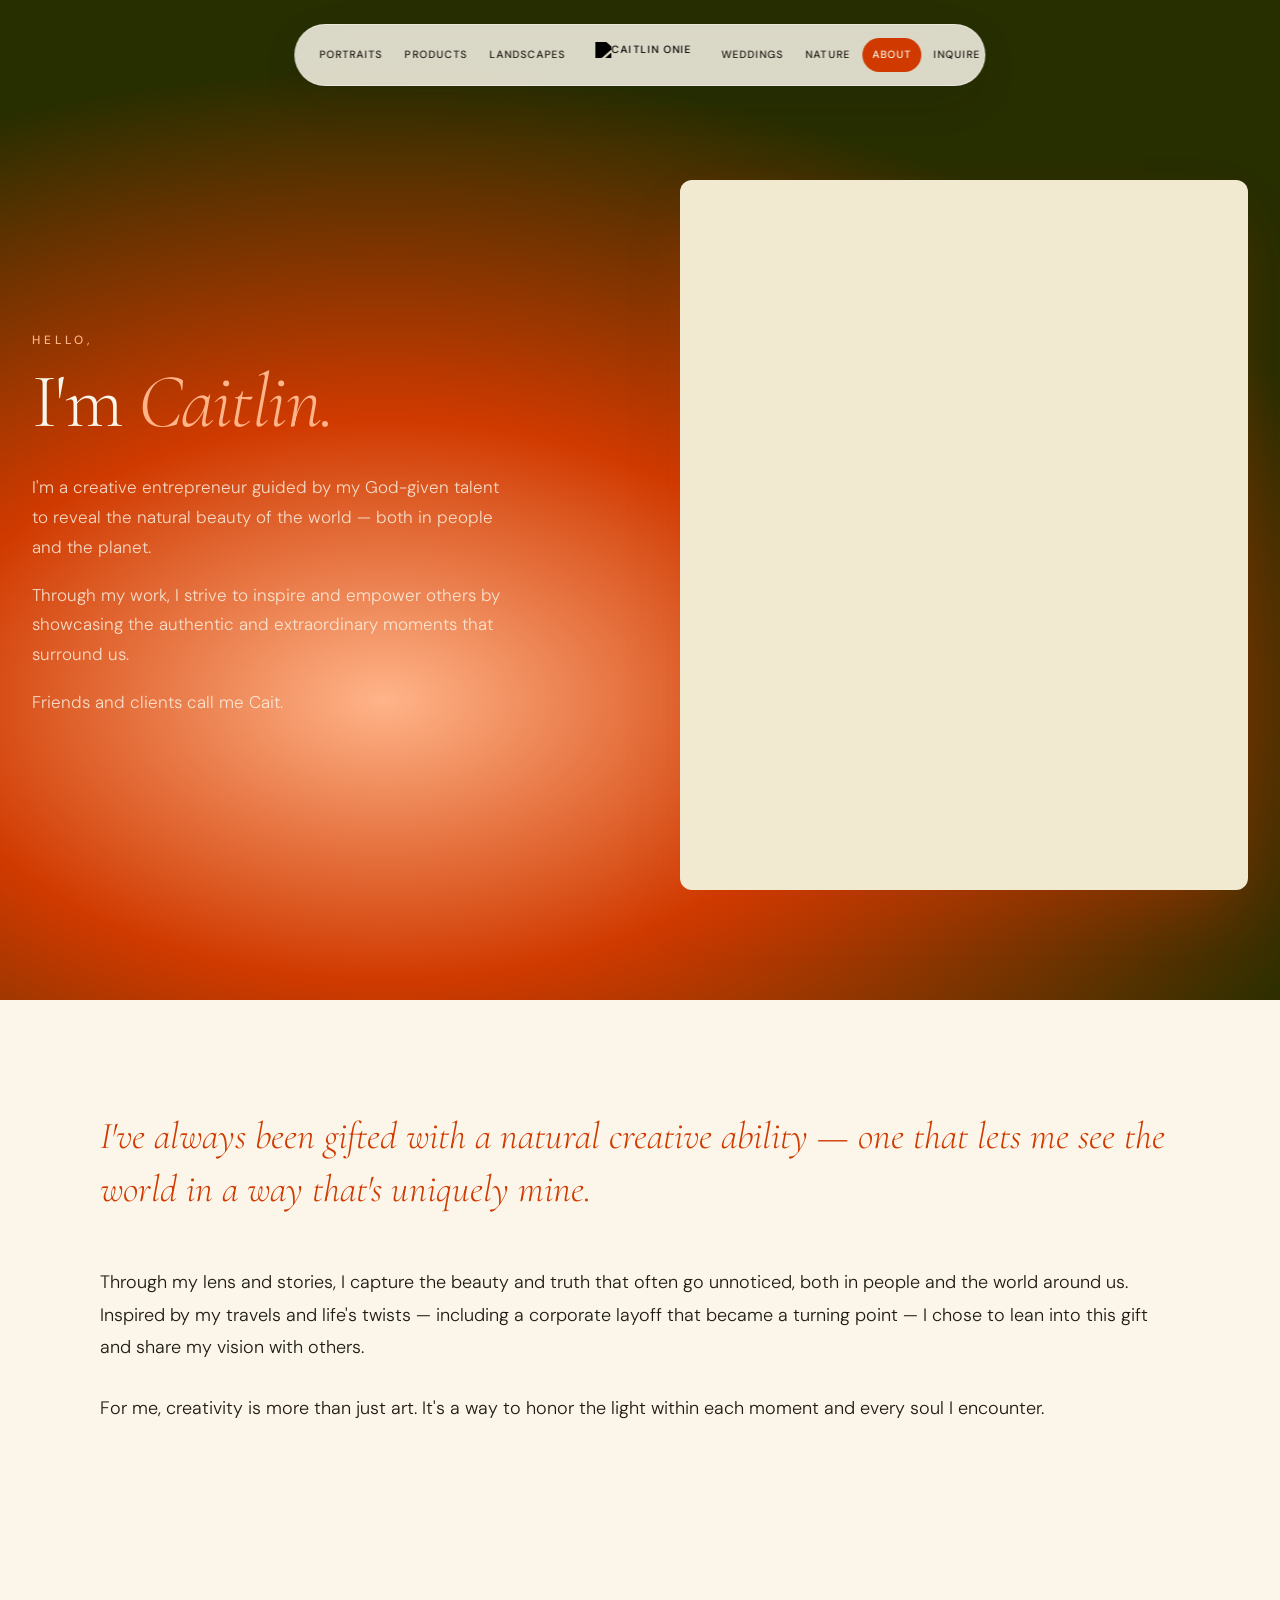
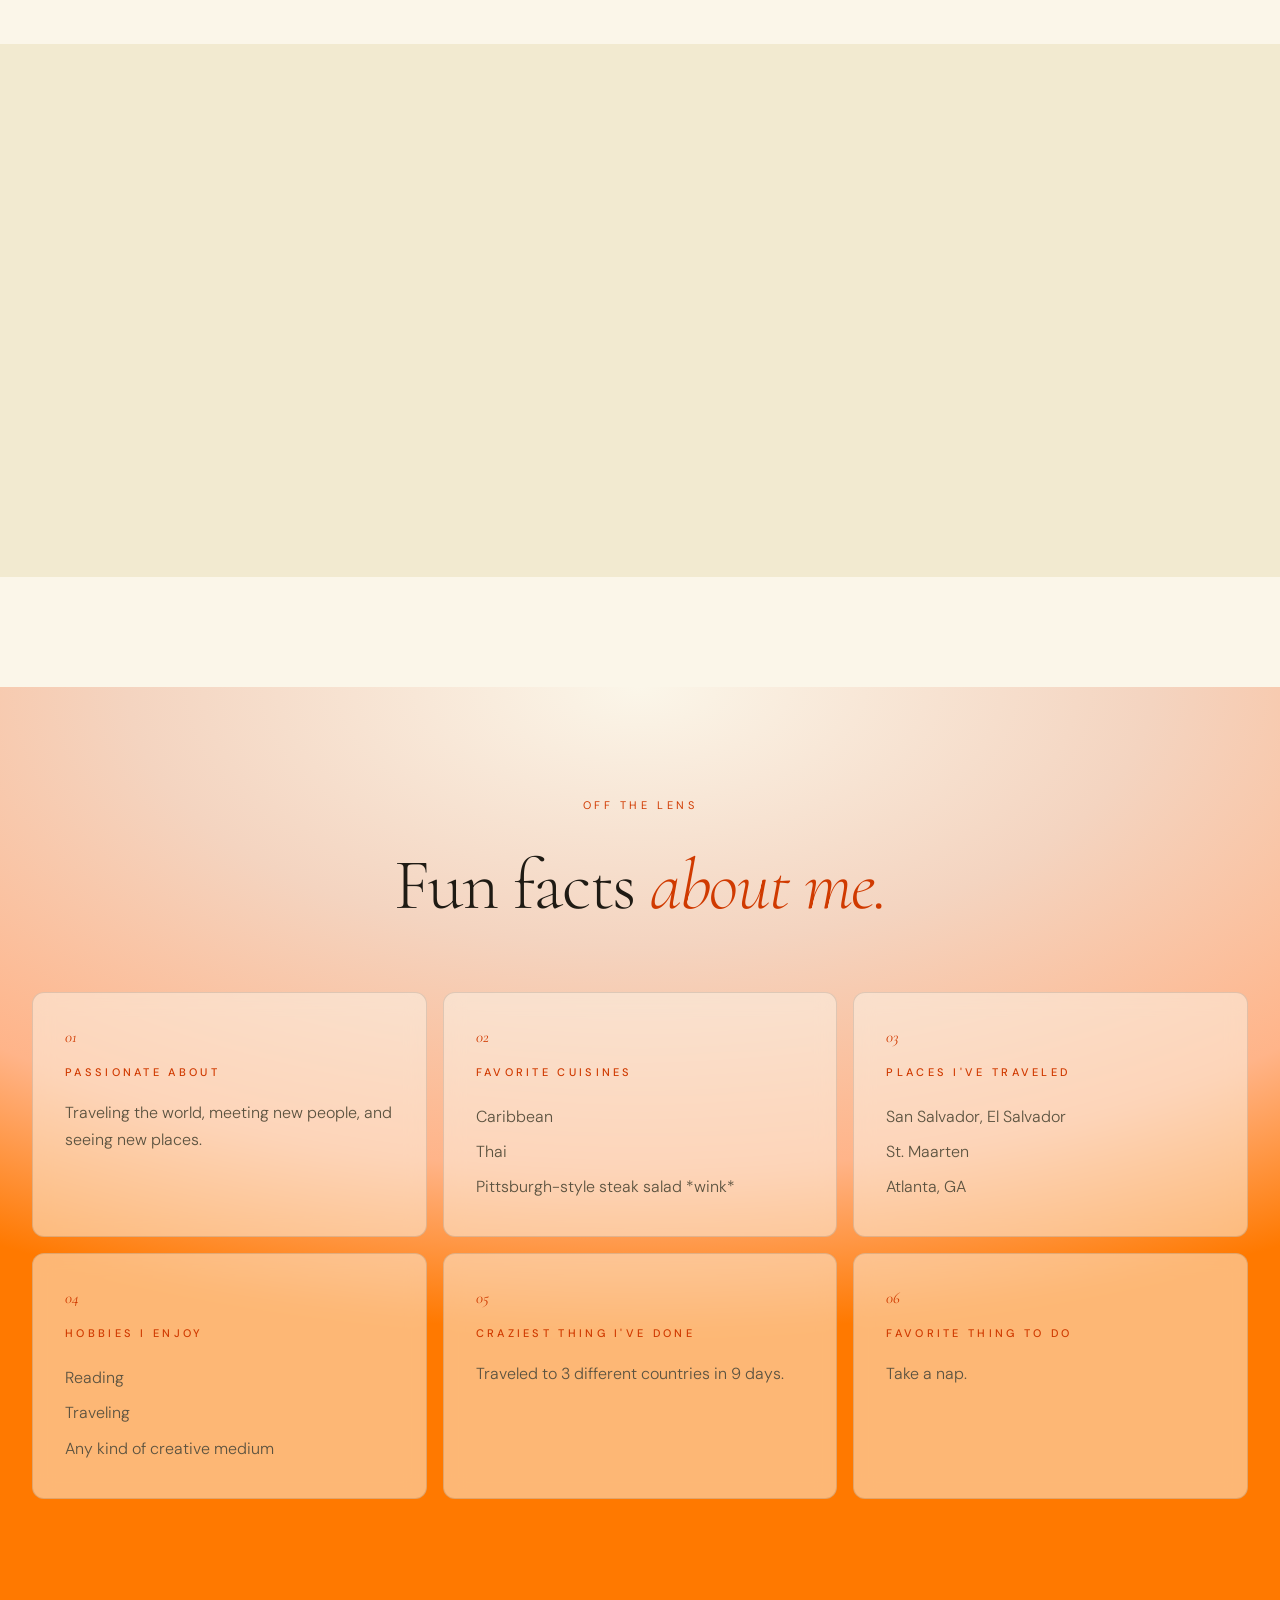
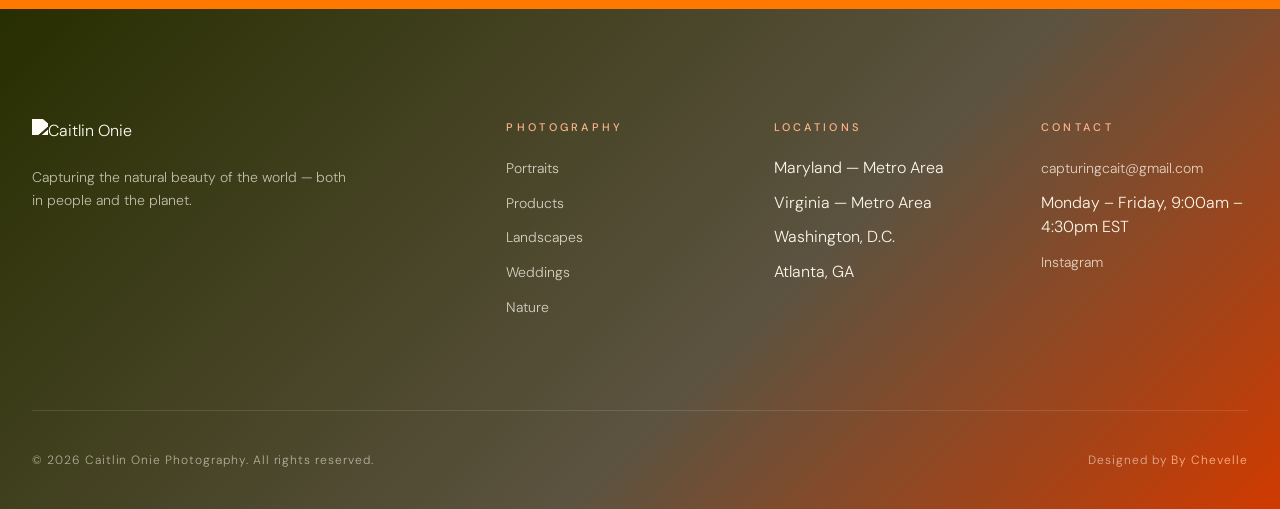
==== commit e87ae0b3: "Add files via upload" ====
--- a/about.html
+++ b/about.html
@@ -21,17 +21,12 @@
   <div class="nav-links">
     <a href="portraits.html">Portraits</a>
     <a href="products.html">Products</a>
+    <a href="landscapes.html">Landscapes</a>
     <a href="index.html" class="nav-logo-link" aria-label="Home">
       <img class="nav-logo-center" src="assets/images/logo-placeholder.svg" alt="Caitlin Onie">
     </a>
-    <div class="nav-dropdown">
-      <a href="nature.html" class="nav-dropdown-trigger">Nature <svg class="nav-caret" viewBox="0 0 8 5" fill="none" stroke="currentColor" stroke-width="1.2"><path d="M1 1l3 3 3-3"/></svg></a>
-      <div class="nav-dropdown-menu">
-        <a href="nature.html">Nature</a>
-        <a href="landscapes.html">Landscapes</a>
-      </div>
-    </div>
     <a href="weddings.html">Weddings</a>
+    <a href="nature.html">Nature</a>
     <a href="about.html" class="active">About</a>
     <a href="inquire.html">Inquire</a>
   </div>
@@ -41,9 +36,9 @@
 <div class="mobile-drawer">
   <a href="portraits.html">Portraits</a>
   <a href="products.html">Products</a>
-  <a href="nature.html">Nature</a>
   <a href="landscapes.html">Landscapes</a>
   <a href="weddings.html">Weddings</a>
+  <a href="nature.html">Nature</a>
   <a href="about.html" class="active">About</a>
   <a href="inquire.html">Inquire</a>
 </div>
--- a/styles.css
+++ b/styles.css
@@ -118,10 +118,10 @@
   font-family: var(--font-body);
   font-size: 10.5px;
   font-weight: 500;
-  letter-spacing: 0.12em;
+  letter-spacing: 0.1em;
   text-transform: uppercase;
   color: var(--ink);
-  padding: 9px 11px;
+  padding: 9px 10px;
   border-radius: 999px;
   transition: background 0.3s, color 0.3s;
   white-space: nowrap;
@@ -136,62 +136,12 @@
   color: var(--cream);
 }
 
-/* Nav dropdown (Nature → Landscapes) */
-.nav-dropdown {
-  position: relative;
-  display: inline-block;
-}
-.nav-dropdown-trigger {
-  display: inline-flex !important;
-  align-items: center;
-  gap: 4px;
-}
-.nav-caret {
-  width: 8px;
-  height: 5px;
-  transition: transform 0.3s var(--ease-out);
-}
-.nav-dropdown:hover .nav-caret { transform: rotate(180deg); }
-.nav-dropdown-menu {
-  position: absolute;
-  top: calc(100% + 12px);
-  left: 50%;
-  transform: translateX(-50%) translateY(-8px);
-  background: var(--cream);
-  border-radius: 14px;
-  padding: 6px;
-  box-shadow: 0 14px 40px -8px rgba(31, 27, 20, 0.2), 0 2px 6px -2px rgba(31, 27, 20, 0.06);
-  border: 1px solid rgba(255, 255, 255, 0.6);
-  min-width: 140px;
-  display: flex;
-  flex-direction: column;
-  gap: 2px;
-  opacity: 0;
-  visibility: hidden;
-  pointer-events: none;
-  transition: opacity 0.3s var(--ease-out), transform 0.3s var(--ease-out), visibility 0.3s;
-}
-.nav-dropdown:hover .nav-dropdown-menu,
-.nav-dropdown:focus-within .nav-dropdown-menu {
-  opacity: 1;
-  visibility: visible;
-  pointer-events: auto;
-  transform: translateX(-50%) translateY(0);
-}
-.nav-dropdown-menu a {
-  display: block;
-  padding: 9px 14px;
-  text-align: center;
-  border-radius: 999px;
-}
-
 /* Desktop center logo (non-home pages) */
 .nav-logo-link {
-  display: none;
+  display: inline-flex;
   margin: 0 8px;
   flex-shrink: 0;
 }
-body:not(.page-home) .nav-logo-link { display: inline-flex; }
 .nav-logo-center {
   height: 26px;
   width: auto;
@@ -1570,10 +1520,9 @@
     width: calc(100vw - 24px);
     max-width: 480px;
   }
-  /* Hide desktop pill links + center logo + dropdown on mobile */
+  /* Hide desktop pill links + center logo on mobile */
   .nav-links,
-  .nav-logo-link,
-  .nav-dropdown {
+  .nav-logo-link {
     display: none !important;
   }
   /* Show mobile-only elements */
